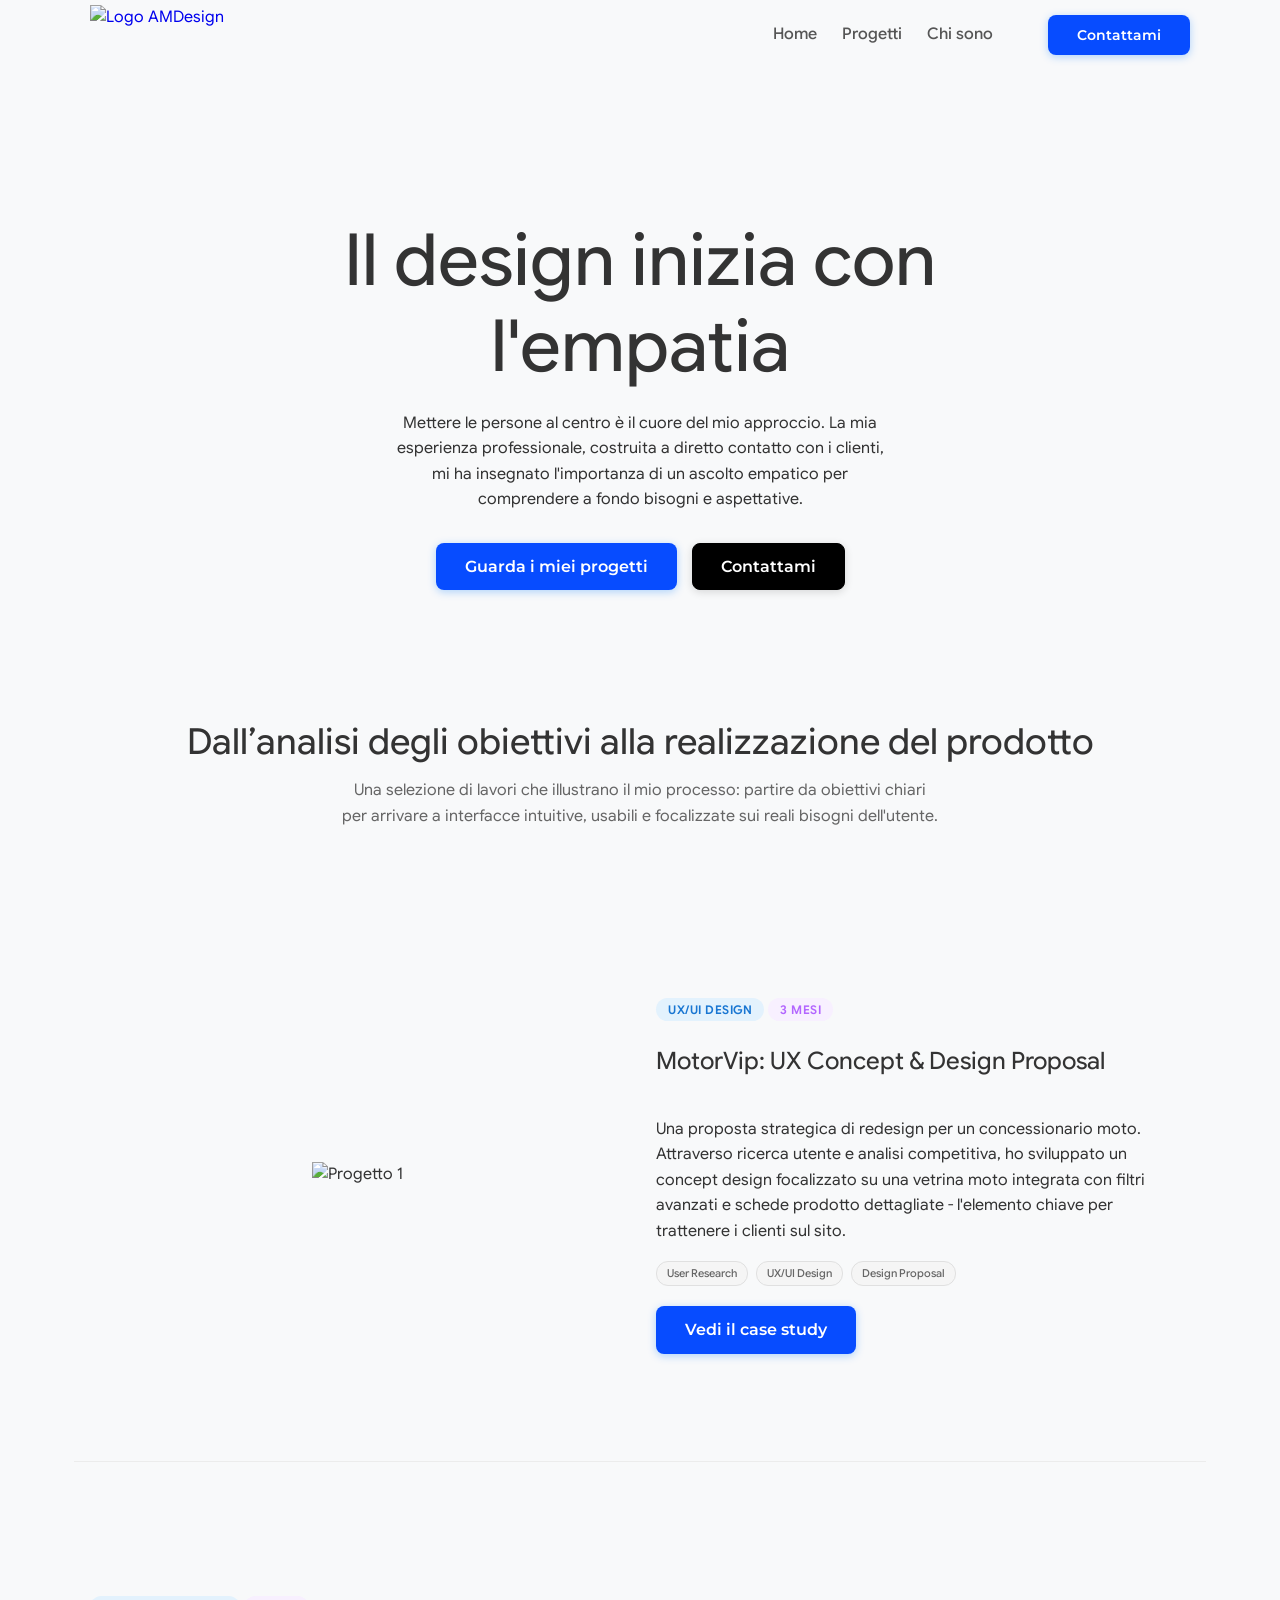
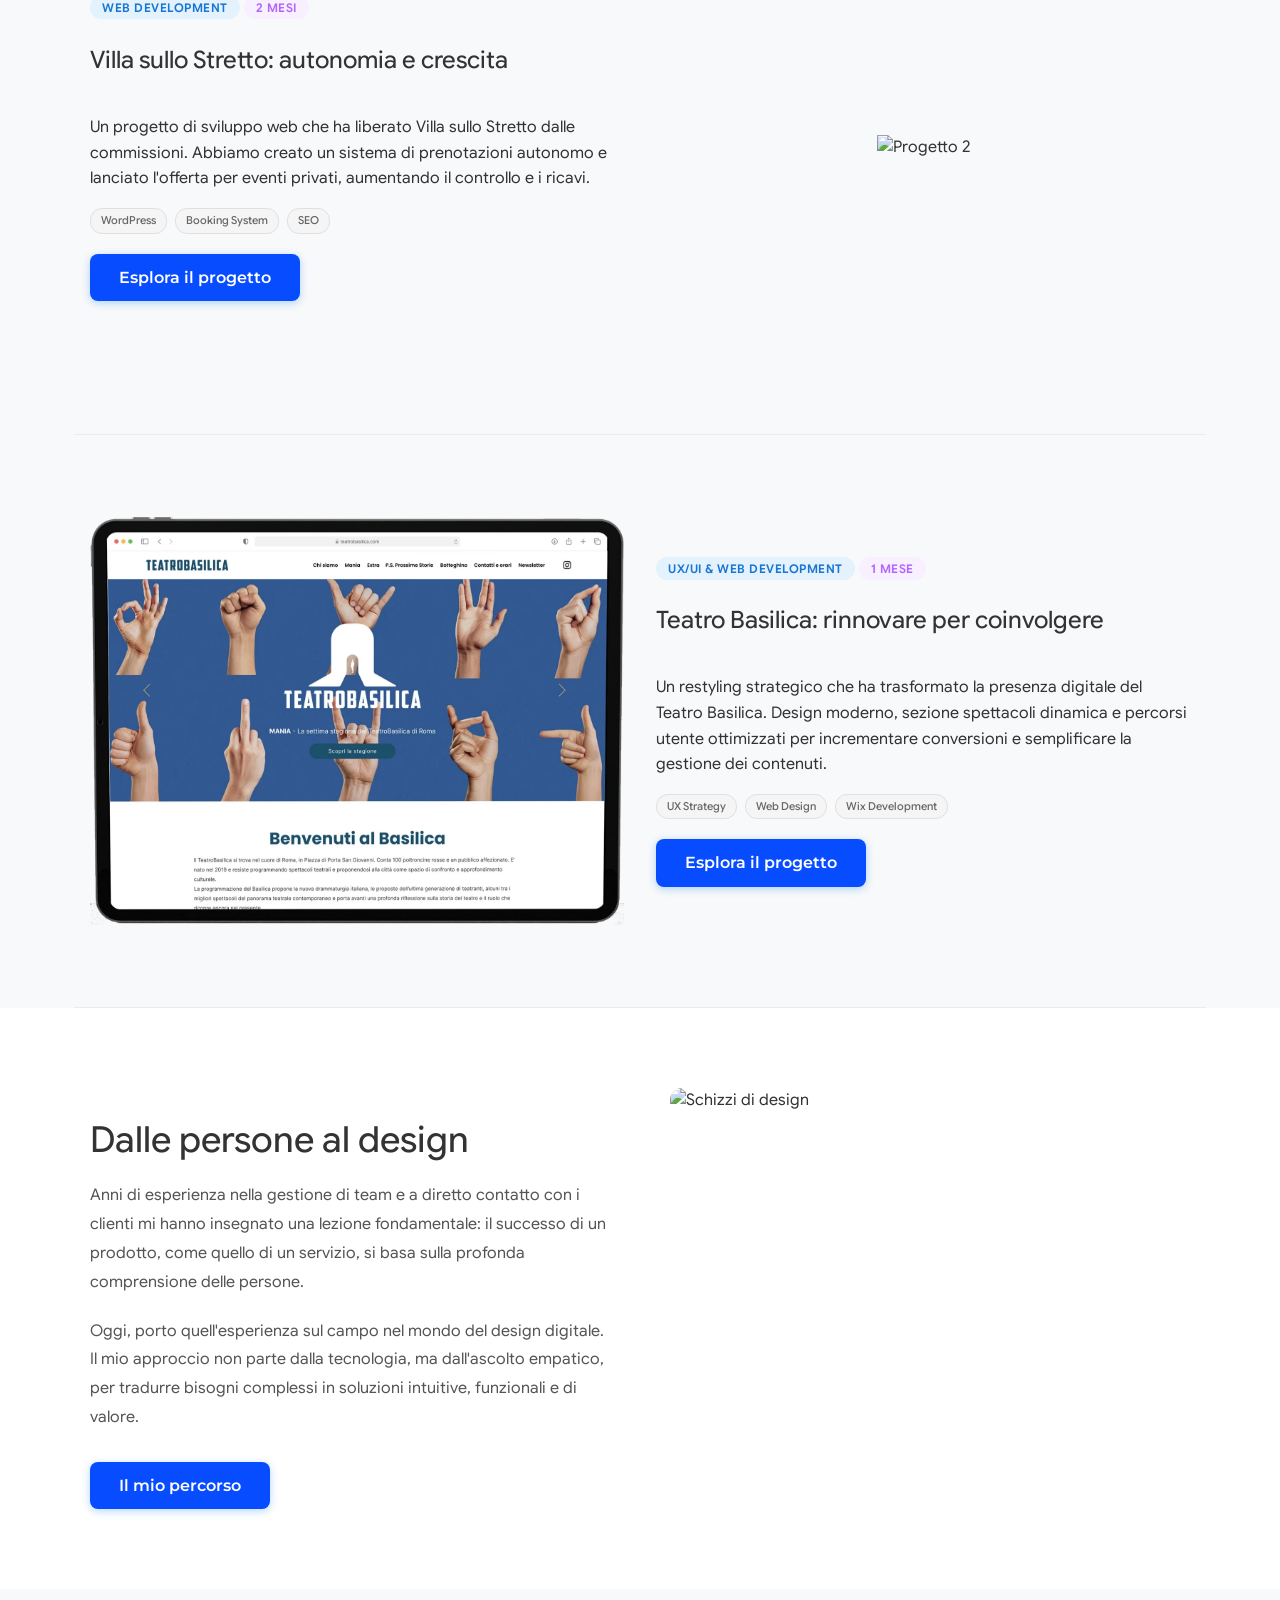
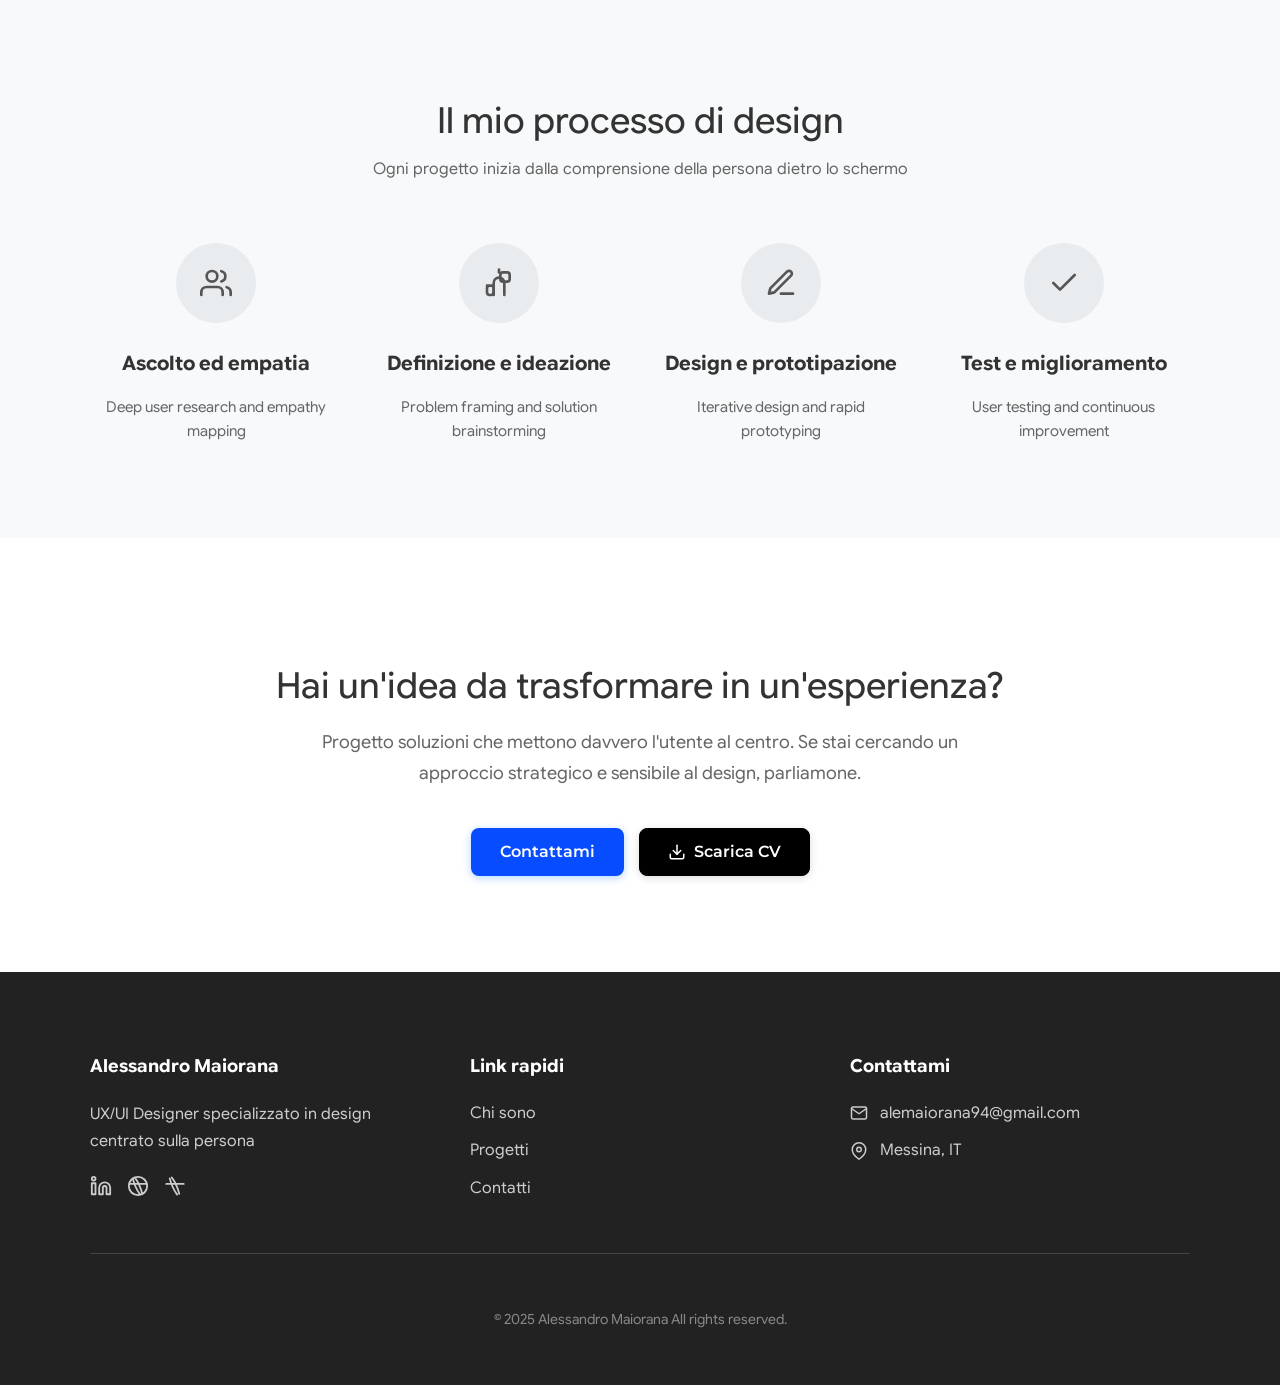
==== index.html @ fc595920 "Add files via upload" ====
<!DOCTYPE html>
<html lang="it">

<head>
    <meta charset="UTF-8">
    <meta name="viewport" content="width=device-width, initial-scale=1.0">
    <meta name="robots" content="noindex"> <!-- per evitare che il sito venga indicizzato da google -->
    <title>Alessandro Maiorana - Portfolio</title>
    <link rel="icon" type="image/svg+xml" href="logoAM.svg">
    <link rel="stylesheet" href="style.css">
    <link rel="preconnect" href="https://fonts.googleapis.com">
    <link rel="preconnect" href="https://fonts.gstatic.com" crossorigin>
    <link href="https://fonts.googleapis.com/css2?family=Montserrat:wght@400;700&display=swap" rel="stylesheet">
</head>

<body>

    <div id="preloader">
        <div class="loader"></div>
    </div>

    <header>
        <div class="container">
            <a href="index.html" class="logo">
                <img src="logoAMDesignlinear.svg" alt="Logo AMDesign">
            </a>

            <nav>
                <ul>
                    <li class="mobile-logo-container">
                        <!--Un container per il logo che si sovrappone quando apro il menu hamburger-->
                        <a href="index.html">
                            <img src="logoAMDesignlinear.svg" alt="Logo di Alessandro Maiorana">
                        </a>
                    </li>

                    <li><a href="index.html">Home</a></li>
                    <li><a href="progetti.html">Progetti</a></li>
                    <li><a href="aboutme.html">Chi sono</a></li>
                    <a href="contact.html" class="btn btn-primary nav-cta">Contattami</a>
                </ul>
            </nav>

            <button class="hamburger" aria-label="Apri menu">
                <span class="bar"></span>
                <span class="bar"></span>
                <span class="bar"></span>
            </button>
        </div>
    </header>

    <main>
        <div class="container-hero">
            <div class="hero-section">
                <div class="hero-text scroll-animate">
                    <h1 id="home-hero-title" class="hover-text-container">
                        <span class="base-text">Il design inizia con l'empatia</span>
                        <span class="hover-text">Il design inizia con l'empatia</span>
                    </h1>
                    <p class="text-justify">
                        Mettere le persone al centro è il cuore del mio approccio.
                        La mia esperienza professionale, costruita a diretto contatto con i clienti,
                        mi ha insegnato l'importanza di un ascolto empatico
                        per comprendere a fondo bisogni e aspettative.
                    </p>
                    <div class="hero-buttons">
                        <a href="progetti.html" class="btn btn-primary">Guarda i miei progetti</a>
                        <a href="contact.html" class="btn btn-secondary">Contattami</a>
                    </div>
                </div>

            </div>
        </div>

        <div class="container">
            <div class="section-title scroll-animate text-left-mobile">
                <h2 class="hover-text-container">
                    <span class="base-text">Dall’analisi degli obiettivi alla realizzazione del prodotto</span>
                    <span class="hover-text">Dall’analisi degli obiettivi alla realizzazione del prodotto</span>
                </h2>
                <p>
                    Una selezione di lavori che illustrano il mio processo:
                    partire da obiettivi chiari per arrivare a interfacce intuitive,
                    usabili e focalizzate sui reali bisogni dell'utente.
                </p>
            </div>
        </div>


        <!-- Sezione 1: Immagine sinistra, testo destra -->
        <section class="project-section" id="projects">
            <div class="project-image parallax-container">
                <img src="images/mockup_motorvip_doppio.png" alt="Progetto 1" class="parallax-img">
            </div>
            <div class="project-text">
                <div class="project-meta">
                    <span class="project-type">UX/UI Design</span>
                    <span class="project-duration">3 mesi</span>
                </div>
                <h2>MotorVip: UX Concept & Design Proposal</h2>
                <p>Una proposta strategica di redesign per un concessionario moto. Attraverso ricerca utente e analisi
                    competitiva,
                    ho sviluppato un concept design focalizzato su una vetrina moto integrata con filtri avanzati
                    e schede prodotto dettagliate - l'elemento chiave per trattenere i clienti sul sito.</p>
                <div class="project-tags">
                    <span>User Research</span>
                    <span>UX/UI Design</span>
                    <span>Design Proposal</span>
                </div>
                <a href="case-study-concessionario-moto.html" class="btn btn-primary">Vedi il case study</a>
            </div>
        </section>

        <!-- Sezione 2: Testo sinistra, immagine destra -->
        <section class="project-section reverse">
            <div class="project-image parallax-container">
                <img src="images/mockup_villasullostretto-macbook.png" alt="Progetto 2" class="parallax-img">
            </div>
            <div class="project-text">
                <div class="project-meta">
                    <span class="project-type">Web Development</span>
                    <span class="project-duration">2 mesi</span>
                </div>
                <h2>Villa sullo Stretto: autonomia e crescita</h2>
                <p>Un progetto di sviluppo web che ha liberato Villa sullo Stretto dalle commissioni.
                    Abbiamo creato un sistema di prenotazioni autonomo e lanciato l'offerta per eventi privati,
                    aumentando il controllo e i ricavi.</p>
                <div class="project-tags">
                    <span>WordPress</span>
                    <span>Booking System</span>
                    <span>SEO</span>
                </div>
                <a href="case-study-sito-palestra.html" class="btn btn-primary">Esplora il progetto</a>
            </div>
        </section>

        <!-- Sezione 3: Teatro Basilica -->
        <section class="project-section">
            <div class="project-image parallax-container">
                <img src="images/mockup-teatrobasilica-homepage.webp" alt="Progetto 3" class="parallax-img">
            </div>
            <div class="project-text">
                <div class="project-meta">
                    <span class="project-type">UX/UI & Web Development</span>
                    <span class="project-duration">1 mese</span>
                </div>
                <h2>Teatro Basilica: rinnovare per coinvolgere</h2>
                <p>Un restyling strategico che ha trasformato la presenza digitale del Teatro Basilica.
                    Design moderno, sezione spettacoli dinamica e percorsi utente ottimizzati per incrementare
                    conversioni e semplificare la gestione dei contenuti.</p>
                <div class="project-tags">
                    <span>UX Strategy</span>
                    <span>Web Design</span>
                    <span>Wix Development</span>
                </div>
                <a href="case-study-teatro-basilica.html" class="btn btn-primary">Esplora il progetto</a>
            </div>
        </section>



        <section class="about-section">
            <div class="container">
                <div class="about-content">
                    <div class="about-text scroll-animate slide-left text-left-mobile">
                        <h2 class="hover-text-container">
                            <span class="base-text">Dalle persone al design</span>
                            <span class="hover-text">Dalle persone al design</span>
                        </h2>
                        <p>
                            Anni di esperienza nella gestione di team e a diretto contatto con i clienti
                            mi hanno insegnato una lezione fondamentale:
                            il successo di un prodotto, come quello di un servizio,
                            si basa sulla profonda comprensione delle persone.
                        </p>
                        <p>
                            Oggi, porto quell'esperienza sul campo nel mondo del design digitale.
                            Il mio approccio non parte dalla tecnologia, ma dall'ascolto empatico,
                            per tradurre bisogni complessi in soluzioni intuitive, funzionali e di valore.
                        </p>
                        <!--Ho creato un contenitore per il button per far si che il solo bottone si allinei a sinistra su mobile-->
                        <div class="btn-left-mobile-wrapper"><a href="aboutme.html"
                                class="btn btn-primary btn-left-mobile">Il mio percorso</a></div>
                    </div>

                    <div class="about-image scroll-animate slide-right">
                        <img src="images/design_sketch.jpg" alt="Schizzi di design">
                    </div>
                </div>
            </div>
        </section>

        <section class="process-section">
            <div class="container">
                <div class="section-title scroll-animate">
                    <h2 class="hover-text-container">
                        <span class="base-text">Il mio processo di design</span>
                        <span class="hover-text">Il mio processo di design</span>
                    </h2>
                    <p>Ogni progetto inizia dalla comprensione della persona dietro lo schermo</p>
                </div>

                <div class="process-steps">
                    <div class="process-step scroll-animate delay-1">
                        <div class="step-icon">
                            <svg xmlns="http://www.w3.org/2000/svg" width="24" height="24" viewBox="0 0 24 24"
                                fill="none" stroke="currentColor" stroke-width="2" stroke-linecap="round"
                                stroke-linejoin="round">
                                <path d="M17 21v-2a4 4 0 0 0-4-4H5a4 4 0 0 0-4 4v2"></path>
                                <circle cx="9" cy="7" r="4"></circle>
                                <path d="M23 21v-2a4 4 0 0 0-3-3.87"></path>
                                <path d="M16 3.13a4 4 0 0 1 0 7.75"></path>
                            </svg>
                        </div>
                        <h3>Ascolto ed empatia</h3>
                        <p>Deep user research and empathy mapping</p>
                    </div>

                    <div class="process-step scroll-animate delay-2">
                        <div class="step-icon">
                            <svg xmlns="http://www.w3.org/2000/svg" width="24" height="24" viewBox="0 0 24 24"
                                fill="none" stroke="currentColor" stroke-width="2" stroke-linecap="round"
                                stroke-linejoin="round">
                                <path d="M3 14h3a2 2 0 0 1 2 2v3a2 2 0 0 1-2 2H5a2 2 0 0 1-2-2v-3a2 2 0 0 1 2-2z">
                                </path>
                                <path d="M15 4h3a2 2 0 0 1 2 2v3a2 2 0 0 1-2 2h-3a2 2 0 0 1-2-2V6a2 2 0 0 1 2-2z">
                                </path>
                                <path d="M8 21v-9a4 4 0 0 1 4-4h0a4 4 0 0 1 4 4v9"></path>
                                <line x1="12" y1="2" x2="12" y2="4"></line>
                            </svg>
                        </div>
                        <h3>Definizione e ideazione</h3>
                        <p>Problem framing and solution brainstorming</p>
                    </div>

                    <div class="process-step scroll-animate delay-3">
                        <div class="step-icon">
                            <svg xmlns="http://www.w3.org/2000/svg" width="24" height="24" viewBox="0 0 24 24"
                                fill="none" stroke="currentColor" stroke-width="2" stroke-linecap="round"
                                stroke-linejoin="round">
                                <path d="M12 20h9"></path>
                                <path d="M16.5 3.5a2.121 2.121 0 0 1 3 3L7 19l-4 1 1-4L16.5 3.5z"></path>
                            </svg>
                        </div>
                        <h3>Design e prototipazione</h3>
                        <p>Iterative design and rapid prototyping</p>
                    </div>

                    <div class="process-step scroll-animate delay-4">
                        <div class="step-icon">
                            <svg xmlns="http://www.w3.org/2000/svg" width="24" height="24" viewBox="0 0 24 24"
                                fill="none" stroke="currentColor" stroke-width="2" stroke-linecap="round"
                                stroke-linejoin="round">
                                <polyline points="20 6 9 17 4 12"></polyline>
                            </svg>
                        </div>
                        <h3>Test e miglioramento</h3>
                        <p>User testing and continuous improvement</p>
                    </div>
                </div>
            </div>
        </section>

        <section class="cta-section">
            <div class="container">
                <h2 class="scroll-animate fade-in delay-1 hover-text-container">
                    <span class="base-text">Hai un'idea da trasformare in un'esperienza?</span>
                    <span class="hover-text">Hai un'idea da trasformare in un'esperienza?</span>
                </h2>
                <p class="scroll-animate fade-in delay-2">
                    Progetto soluzioni che mettono davvero l'utente al centro.
                    Se stai cercando un approccio strategico e sensibile al design, parliamone.
                </p>
                <div class="cta-buttons scroll-animate fade-in delay-3">
                    <a href="contact.html" class="btn btn-primary">Contattami</a>
                    <a href="#" class="btn btn-secondary">
                        <svg xmlns="http://www.w3.org/2000/svg" width="24" height="24" viewBox="0 0 24 24" fill="none"
                            stroke="currentColor" stroke-width="2" stroke-linecap="round" stroke-linejoin="round">
                            <path d="M21 15v4a2 2 0 0 1-2 2H5a2 2 0 0 1-2-2v-4"></path>
                            <polyline points="7 10 12 15 17 10"></polyline>
                            <line x1="12" y1="15" x2="12" y2="3"></line>
                        </svg>
                        <span>Scarica CV</span>
                    </a>
                </div>
            </div>
        </section>

    </main>

    <footer>
        <div class="container">
            <div class="footer-top">
                <div class="footer-col footer-about">
                    <h3>Alessandro Maiorana</h3>
                    <p>UX/UI Designer specializzato in design centrato sulla persona</p>
                    <div class="social-links">
                        <a href="https://www.linkedin.com/in/alessandro-maiorana-0ab4261b9/" aria-label="LinkedIn"><svg
                                xmlns="http://www.w3.org/2000/svg" width="24" height="24" viewBox="0 0 24 24"
                                fill="none" stroke="currentColor" stroke-width="2" stroke-linecap="round"
                                stroke-linejoin="round">
                                <path
                                    d="M16 8a6 6 0 0 1 6 6v7h-4v-7a2 2 0 0 0-2-2 2 2 0 0 0-2 2v7h-4v-7a6 6 0 0 1 6-6z">
                                </path>
                                <rect x="2" y="9" width="4" height="12"></rect>
                                <circle cx="4" cy="4" r="2"></circle>
                            </svg></a>
                        <a href="#" aria-label="Dribbble"><svg xmlns="http://www.w3.org/2000/svg" width="24" height="24"
                                viewBox="0 0 24 24" fill="none" stroke="currentColor" stroke-width="2"
                                stroke-linecap="round" stroke-linejoin="round">
                                <circle cx="12" cy="12" r="10"></circle>
                                <path d="M8.56 2.75c4.37 6.03 6.02 9.42 8.03 17.72"></path>
                                <path d="M14.31 21.41c-4.37-6.03-6.02-9.42-8.03-17.72"></path>
                                <path d="M2.53 9.69h18.94"></path>
                            </svg></a>
                        <a href="#" aria-label="Behance"><svg xmlns="http://www.w3.org/2000/svg" width="24" height="24"
                                viewBox="0 0 24 24" fill="none" stroke="currentColor" stroke-width="2"
                                stroke-linecap="round" stroke-linejoin="round">
                                <path d="M8.56 2.75c4.37 6.03 6.02 9.42 8.03 17.72"></path>
                                <path d="M14.31 21.41c-4.37-6.03-6.02-9.42-8.03-17.72"></path>
                                <path d="M2.53 9.69h18.94"></path>
                            </svg></a>
                    </div>
                </div>

                <div class="footer-col footer-links">
                    <h3>Link rapidi</h3>
                    <ul>
                        <li><a href="aboutme.html">Chi sono</a></li>
                        <li><a href="progetti.html">Progetti</a></li>
                        <li><a href="contact.html">Contatti</a></li>
                    </ul>
                </div>

                <div class="footer-col footer-contact">
                    <h3>Contattami</h3>
                    <ul>
                        <li>
                            <svg xmlns="http://www.w3.org/2000/svg" width="24" height="24" viewBox="0 0 24 24"
                                fill="none" stroke="currentColor" stroke-width="2" stroke-linecap="round"
                                stroke-linejoin="round">
                                <path d="M4 4h16c1.1 0 2 .9 2 2v12c0 1.1-.9 2-2 2H4c-1.1 0-2-.9-2-2V6c0-1.1.9-2 2-2z">
                                </path>
                                <polyline points="22,6 12,13 2,6"></polyline>
                            </svg>
                            <a href="mailto:alemaiorana94@gmail.com">alemaiorana94@gmail.com</a>
                        </li>
                        <li>
                            <svg xmlns="http://www.w3.org/2000/svg" width="24" height="24" viewBox="0 0 24 24"
                                fill="none" stroke="currentColor" stroke-width="2" stroke-linecap="round"
                                stroke-linejoin="round">
                                <path d="M21 10c0 7-9 13-9 13s-9-6-9-13a9 9 0 0 1 18 0z"></path>
                                <circle cx="12" cy="10" r="3"></circle>
                            </svg>
                            <span>Messina, IT</span>
                        </li>
                    </ul>
                </div>
            </div>

            <div class="footer-bottom">
                <hr>
                <p>&copy; 2025 Alessandro Maiorana All rights reserved.</p>
            </div>
        </div>
    </footer>

    <script src="js/script.js"></script>
    <!-- Matter.js motore fisico 2D -->
    <script src="https://cdnjs.cloudflare.com/ajax/libs/matter-js/0.19.0/matter.min.js"></script>
    <script src="js/physics.js"></script>

</body>

</html>
---- style.css ----
@font-face {
    font-family: 'Google Sans Flex';
    font-style: normal;
    font-weight: 100 900;
    font-display: swap;
    src: url('fonts/google-sans-flex-latin.woff2') format('woff2');
}

/* ======================== */
/* STILI GENERALI E GLOBALI */
/* ======================== */

body {
    font-family: 'Google Sans Flex', sans-serif;
    background-color: #f8f9fa;
    color: #333;
    margin: 0;
    line-height: 1.6;
    overflow-x: hidden;
}

html {
    scroll-behavior: smooth;
}

h1,
h2 {
    font-weight: 450;
}




/*PROVIAMO L'EFFETTO PARALLAX*/
.parallax-container {
    perspective: 800px;
    /* Aumenta la profondità 3D */
}

.parallax-img {
    transition: transform 0.2s cubic-bezier(.25, .46, .45, .94);
    will-change: transform;
}

/* =========================== */
/* ONE-PAGE SCROLL (Pagina Progetti) */
/* =========================== */

body.progetti-page {
    scroll-behavior: smooth;
}

body.progetti-page:not(.scroll-locked) {
    scroll-snap-type: y mandatory;
}

body.progetti-page.scroll-locked {
    overflow: hidden;
}

/* Su mobile/tablet: scroll fluido con snap proximity per effetto feed */
@media (max-width: 992px) {
    body.progetti-page {
        scroll-snap-type: y proximity;
    }

    body.progetti-page .snap-section {
        max-width: 1100px;
        scroll-snap-align: start;
        min-height: 100vh;
        height: auto;
        /* Altezza dinamica per effetto feed */
        scroll-snap-stop: always;
        /* Forza stop su ogni sezione */
    }

    body.progetti-page .snap-section.progetti-hero {
        height: 70vh;
        max-height: 75vh;
    }

    /* Escludi footer dallo snap su mobile/tablet */
    body.progetti-page .snap-section.project-cta-section {
        scroll-snap-align: none;
    }
}

body.progetti-page .snap-section {
    scroll-snap-align: center;
    min-height: 100vh;
    height: auto;
    box-sizing: border-box;
    display: flex;
    flex-direction: column;
    justify-content: center;
    padding: 0 2rem;
    position: relative;
}

body.progetti-page .progetti-snap {
    position: relative;
    background-size: cover;
    background-position: center;
    background-repeat: no-repeat;
    overflow: hidden;
}

body.progetti-page .progetti-snap::before {
    content: '';
    position: absolute;
    inset: 0;
    /* Normal: Scuro a sinistra, sfuma a destra per accogliere il testo a sinistra */
    background: linear-gradient(90deg, rgba(0, 0, 0, 0.75) 0%, rgba(0, 0, 0, 0.45) 35%, rgba(0, 0, 0, 0.1) 70%, rgba(0, 0, 0, 0) 100%);
    pointer-events: none;
    z-index: 1;
}

body.progetti-page .progetti-snap.reverse::before {
    /* Reverse: Scuro a destra, sfuma a sinistra per accogliere il testo a destra */
    background: linear-gradient(270deg, rgba(0, 0, 0, 0.75) 0%, rgba(0, 0, 0, 0.45) 35%, rgba(0, 0, 0, 0.1) 70%, rgba(0, 0, 0, 0) 100%);
}

body.progetti-page .progetti-section {
    position: relative;
    z-index: 2;
    max-width: 1400px;
    width: 100%;
    margin: 0 auto;
    display: grid;
    /* Normal Layout: Testo (4fr) a SX, Spazio (1fr) a DX */
    grid-template-columns: minmax(360px, 4fr) 1fr;
    gap: 2.5rem;
    align-items: center;
    padding: 0;
    padding-top: 2.5rem;
}

body.progetti-page .progetti-snap.reverse .progetti-section {
    /* Reverse Layout: Spazio (1fr) a SX, Testo (4fr) a DX */
    grid-template-columns: 1fr minmax(360px, 4fr);
}

body.progetti-page .progetti-snap.reverse .progetti-text {
    /* Posiziona il testo nella seconda colonna del reverse */
    grid-column: 2;
    /* Allinea il CONTENITORE stesso a destra della griglia */
    justify-self: end;
    /* Allinea tutto a destra per il reverse */
    align-items: flex-end;
    text-align: right;
}

body.progetti-page .progetti-text {
    background: transparent;
    color: rgba(255, 255, 255, 0.95);
    border: none;
    backdrop-filter: none;
    box-shadow: none;
    width: 80%;

    /* Gestione dello spazio TRA i messaggi interni (Titolo, P, Cards) */
    display: flex;
    flex-direction: column;
    gap: 2rem;
    align-items: flex-start;
}

body.progetti-page .progetti-cards {
    display: grid;
    grid-template-columns: 1fr 1fr;
    grid-template-rows: auto auto;
    gap: 1.5rem;
    width: 100%;
}

body.progetti-page .progetti-card:first-child {
    grid-column: 1 / span 2;
}

body.progetti-page .progetti-card {
    background: rgba(255, 255, 255, 0.12);
    border: 1px solid rgba(255, 255, 255, 0.18);
    border-radius: 18px;
    padding: 1.6rem;
    backdrop-filter: blur(16px);
    box-shadow: 0 12px 28px rgba(0, 0, 0, 0.22);
    display: flex;
    flex-direction: column;
    gap: 0.75rem;
    align-items: flex-start;
    text-align: left;
    /* Forza il testo a sinistra anche se il padre è allineato a destra */
}

body.progetti-page .progetti-card h4 {
    margin: 0;
    font-size: 18px;
}

body.progetti-page .progetti-card p {
    margin: 0;
    font-size: 14px;
    color: rgba(255, 255, 255, 0.85);
    line-height: 1.5;
}

body.progetti-page .progetti-card .tag {
    align-self: flex-start;
    padding: 6px 12px;
    font-size: 12px;
    border-radius: 999px;
    background: rgba(255, 255, 255, 0.18);
    border: 1px solid rgba(255, 255, 255, 0.25);
    color: rgba(255, 255, 255, 0.95);
}

body.progetti-page .progetti-text h2 {
    margin-top: 0;
    margin-bottom: 0;
    /* Rimuove il margine base del browser */
    font-size: 3rem;
    line-height: 1.1;
}


/* Rimossa ex-regola only text inefficace dato l'alternanza tramite .reverse */

body.progetti-page .project-image {
    justify-content: center;
    overflow: visible;
    width: 100%;
}

body.progetti-page .project-image img {
    max-width: 420px;
    width: 100%;
    height: auto;
    transform: translateY(0);
    transition: transform 0.5s ease;
}

body.progetti-page .project-image img:hover {
    transform: translateY(-8px);
}

body.progetti-page .snap-section.progetti-hero {
    justify-content: center;
    align-items: center;
    height: 70vh;
    max-height: 75vh;
    text-align: center;
}

body.progetti-page .progetti-hero .container-narrow {
    display: flex;
    flex-direction: column;
    align-items: center;
    justify-content: center;
    gap: 1rem;
}

body.progetti-page .scroll-indicator {
    margin-top: 2rem;
    font-size: 2rem;
    opacity: 0.6;
    animation: bounce 1.8s infinite;
}

body.progetti-page .sublead {
    margin-top: 1rem;
    opacity: 0.75;
    max-width: 450px;
    line-height: 1.5;
}

@keyframes bounce {

    0%,
    20%,
    50%,
    80%,
    100% {
        transform: translateY(0);
    }

    40% {
        transform: translateY(-20px);
    }

    60% {
        transform: translateY(-10px);
    }
}





/* --- Sezioni progetti layout alternato --- */
.project-section {
    display: grid;
    grid-template-columns: 1fr 1fr;
    height: 60vh;
    max-width: 1100px;
    margin: 0 auto;
    gap: 2rem;
    padding: 1rem 1rem;
    align-items: stretch;
    border-bottom: 1px solid #e7e7e7b2;
}

.project-image,
.project-text {
    height: 100%;
    display: flex;
    align-items: center;
    justify-content: center;
}

.project-image {
    justify-content: center;
    overflow: hidden;
    width: 100%;
    height: 100%;
}

.project-image img {
    max-height: 100%;
    max-width: 100%;
    object-fit: contain;
    display: block;
}

.project-text {
    flex-direction: column;
    justify-content: center;
    align-items: flex-start;
    text-align: left;
    padding-right: 0;
}


.project-type,
.project-duration {
    font-size: 12px;
    font-weight: 600;
    padding: 4px 12px;
    border-radius: 20px;
    text-transform: uppercase;
    letter-spacing: 0.5px;
}

.project-type {
    background-color: #e3f2fd;
    color: #1976d2;
}

.project-duration {
    background-color: #f8f0ff;
    /* Versione molto chiara del viola del logo */
    color: #b366ff;
    /* Versione più chiara del viola del logo */
}

/* Stili per i tag dei progetti */
.project-tags {
    display: flex;
    gap: 8px;
    margin-bottom: 20px;
    flex-wrap: wrap;
}

.project-tags span {
    font-size: 11px;
    font-weight: 500;
    padding: 3px 10px;
    background-color: #f5f5f5;
    color: #666;
    border-radius: 12px;
    border: 1px solid #e0e0e0;
}

.project-section.reverse {
    direction: ltr;
}

.project-section.reverse>.project-image {
    grid-column: 2;
    grid-row: 1;
}

.project-section.reverse>.project-text {
    grid-column: 1;
    grid-row: 1;
}












.container {
    margin: 0 auto;
    padding: 0 2rem;
    max-width: 1100px;
}

.container-hero {
    margin: 0 auto;
    padding: 0 2rem;
}

.container-narrow {
    max-width: 800px;
    /* Un contenitore più stretto per il testo */
    margin: 0 auto;
    padding: 0 2rem;
}

/* Stile per l'icona Hamburger */
.hamburger {
    display: none;
    /* Nascosto di default su desktop */
    border: none;
    background: none;
    cursor: pointer;
    padding: 0;
    width: 30px;
    height: 30px;
    position: relative;
}

.hamburger .bar {
    display: block;
    width: 25px;
    height: 3px;
    margin: 5px auto;
    background-color: #333;
    transition: all 0.6s cubic-bezier(0.68, -0.55, 0.265, 1.55);
    border-radius: 2px;
    position: absolute;
    left: 0;
    right: 0;
}

.hamburger .bar:nth-child(1) {
    top: 5px;
}

.hamburger .bar:nth-child(2) {
    top: 13px;
}

.hamburger .bar:nth-child(3) {
    top: 21px;
}

/* Morphing Fluido - Animazione Attiva */
.hamburger.is-active .bar:nth-child(1) {
    transform: translateY(8px) rotate(45deg) scaleX(0.8);
    border-radius: 50%;
}

.hamburger.is-active .bar:nth-child(2) {
    transform: scaleX(0.3);
    opacity: 0;
}

.hamburger.is-active .bar:nth-child(3) {
    transform: translateY(-8px) rotate(-45deg) scaleX(0.8);
    border-radius: 50%;
}

/*Il logo non deve apparire su desktop in quanto questo è un contenitore 
per il logo fixed che si sovrappone quando apro il menu hamburger*/
.mobile-logo-container {
    display: none;
}




/* =========================== */
/* STILI DEI COMPONENTI COMUNI */
/* =========================== */

/* --- Barra di Navigazione --- */
header {
    position: sticky;
    display: flex;
    align-items: center;
    width: 100%;
    min-height: 60px;
    padding: 5px 0;
    background-color: transparent;
    box-shadow: none;
    top: 0;
    z-index: 100;
    transition: background-color 0.6s, box-shadow 1s;
}

header.navbar-scrolled,
/*Come diventa la navbar quando scrollo*/
header:hover {
    background-color: rgba(255, 255, 255, 0.85);
    /* bianco trasparente */
    backdrop-filter: blur(12px);
    -webkit-backdrop-filter: blur(12px);
    /* per Safari */
    box-shadow: 0 4px 12px rgba(0, 0, 0, 0.06);
    transition: background-color 0.6s, box-shadow 1s, backdrop-filter 0.6s;
}

/*L'ombra sotto l'header*/
header::after {
    content: '';
    position: absolute;
    bottom: 0;
    left: 0;
    width: 100%;
    height: 80px;
    box-shadow: none;
    z-index: -1;
    /* Mette l'ombra dietro l'header, facendola sporgere solo sotto */
    transition: box-shadow 1s;
}


/*PER FAR SCORRERE VIA LA NAVBAR
.header-hidden {
    transform: translateY(-100%);
} */

header .container {
    width: 100%;
    display: flex;
    justify-content: space-between;
    align-items: center;
}

.logo {
    display: flex;
    align-items: center;
    /* Allinea l'immagine verticalmente al centro */
    /* Rimuoviamo gli stili per il testo che non servono più */
    font-size: inherit;
    font-weight: normal;
    text-decoration: none;
}

/* Regola per l'immagine del logo stessa */
.logo img {
    height: 60px;
    /*Il logo comanda su tutto l'header */
    width: auto;
    /* La larghezza si adatta in automatico */
}

nav {
    display: flex;
    align-items: center;
    gap: 20px;
    /* spazio tra ul e bottone */
}

/* Spazio tra i link e la CTA */
nav .nav-cta {
    margin-left: 30px;
    padding: 8px 28px;
    font-size: 14px;
    font-weight: 600;
    border-radius: 8px;
}

nav ul {
    display: flex;
    align-items: center;
    /* Centra verticalmente i link */
    gap: 25px;
    /* Mantieni il gap tra i link */
    margin: 0;
    padding: 0;
    list-style: none;
}

nav a {
    text-decoration: none;
    color: #555;
    font-weight: 500;
    transition: color 0.3s ease;
}

nav a:hover {
    color: #000;
}


/* --- LE MIE CTA --- */

.btn {
    font-family: 'Montserrat', sans-serif;
    /*Sto specificando un font solo per i bottoni */
    padding: 10px 28px;
    border-radius: 8px;
    text-decoration: none;
    font-weight: 600;
    transition: transform 0.3s ease, box-shadow 0.3s ease;
    display: inline-flex;
    align-items: center;
    justify-content: center;
    gap: 8px;
    border: 1px solid transparent;
    /* Aggiunto per coerenza dimensionale */
}

.btn:hover {
    transform: translateY(-2px);
}

.btn-primary {
    color: #fff;
    border: 1px solid transparent;
    background: #074CFF;
    /* Blu classico, accessibile */
    transition: all 0.3s ease;
    /* Transizione per un hover più fluido */
    box-shadow: 0 2px 8px rgba(0, 123, 255, 0.302);
}

.btn-primary:hover {
    color: #fff;
    box-shadow: 0 4px 15px rgba(0, 123, 255, 0.302);
}

.btn-primary:active,
.btn-secondary:active {
    transform: scale(0.96);
    box-shadow: 0 2px 8px rgba(0, 68, 255, 0.18);
    filter: brightness(0.9);
}

.btn-secondary {
    background-color: #000000;
    color: #ffffff;
    border: 1px solid #000000;
    box-shadow: 0 2px 8px rgba(0, 0, 0, 0.14);
    /* Ombra nera moderna */
}

.btn-secondary:hover {
    box-shadow: 0 4px 15px rgba(0, 0, 0, 0.18);
    /* Ombra nera più intensa in hover */
}

.btn svg {
    width: 18px;
    height: 18px;
}

/*Focus alle cta e i link per la navigazione da tastiera*/
.btn:focus {
    outline: none;
}

.btn:focus-visible {
    outline: 2px solid #b366ff;
    outline-offset: 2px;
    transition: box-shadow 0.2s;
}

a:focus {
    outline: none;
}

a:focus-visible {
    outline: 2px solid #b366ff;
    outline-offset: 2px;
}


/* --- Footer --- */
footer {
    background-color: #222;
    color: #ccc;
    padding: 80px 0 40px 0;
}

.footer-top {
    display: flex;
    justify-content: space-between;
    gap: 40px;
    margin-bottom: 40px;
}

.footer-col {
    flex: 1;
}

.footer-col h3 {
    color: #fff;
    font-size: 18px;
    font-weight: 700;
    margin-top: 0;
    margin-bottom: 20px;
}

.footer-about p {
    line-height: 1.7;
    margin-bottom: 20px;
}

.social-links {
    display: flex;
    gap: 15px;
}

.social-links a {
    color: #ccc;
    transition: color 0.3s ease;
}

.social-links a:hover {
    color: #fff;
}

.social-links svg {
    width: 22px;
    height: 22px;
}

.footer-links ul,
.footer-contact ul {
    list-style: none;
    padding: 0;
    margin: 0;
}

.footer-links li,
.footer-contact li {
    margin-bottom: 12px;
}

.footer-links a {
    text-decoration: none;
    color: #ccc;
    transition: color 0.3s ease;
}

.footer-links a:hover {
    color: #fff;
}

.footer-contact li {
    display: flex;
    align-items: center;
    gap: 12px;
}

.footer-contact a {
    text-decoration: none;
    color: #ccc;
}

.footer-contact svg {
    width: 18px;
    height: 18px;
    flex-shrink: 0;
}

.footer-bottom hr {
    border: none;
    height: 1px;
    background-color: #444;
}

.footer-bottom p {
    text-align: center;
    padding-top: 40px;
    font-size: 14px;
    color: #888;
}


/* =========================== */
/* STILI SPECIFICI DELLE PAGINE*/
/* =========================== */

/* --- Home Page: Sezione Hero --- */

/* DOPPIA SCRITTA CON CAMBIO COLORE AL PASSAGGIO */

.hover-text-container {
    position: relative;
    /* Base per il posizionamento assoluto del figlio */
    cursor: pointer;
    font-size: 52px;
    line-height: 1.2;
}

.base-text {
    color: #333;
    /* Colore del testo normale */
}

/* Testo colorato (sopra), con la maschera sfocata */
.hover-text {
    position: absolute;
    top: 0;
    left: 0;
    width: 100%;
    height: 100%;
    pointer-events: none;
    background: linear-gradient(135deg, #8c00ff, #074CFF);
    -webkit-background-clip: text;
    background-clip: text;
    color: transparent;
    opacity: 0;
    /* 1. Di default, il testo colorato è completamente trasparente (invisibile) */
    transition: opacity 0.4s ease-in-out;
    /* 2. Diciamo al browser di animare fluidamente ogni cambio di opacità */
    /* La maschera rimane uguale, ma non serve più posizionarla fuori schermo all'inizio */
    mask-image: radial-gradient(circle 100px at var(--x) var(--y), black 60%, transparent 100%);
    -webkit-mask-image: radial-gradient(circle 200px at var(--x) var(--y), black 20%, transparent 100%);
}

.hover-text-container:hover .hover-text {
    opacity: 1;
    /* Quando il mouse è sul contenitore, il testo colorato diventa visibile */
}

.hero-section {
    display: flex;
    flex-direction: column;
    align-items: center;
    justify-content: center;
    text-align: center;
    padding: 2.5rem 0;
    height: 60vh;
    position: relative;
    /* necessario per il canvas physics in posizione assoluta */
}

/* Canvas del motore fisico — sta dietro a tutto il contenuto della hero */
#physics-canvas {
    position: absolute;
    top: 0;
    left: 0;
    width: 100%;
    height: 100%;
    pointer-events: none;
    /* non intercetta click/hover sugli elementi sopra */
    z-index: 0;
}

/* Il testo hero sta sopra il canvas */
.hero-text {
    position: relative;
    z-index: 1;
    width: 100%;
    max-width: 800px;
}

.hero-text h1 {
    font-size: 52px;
    line-height: 1.2;
    margin-bottom: 20px;
}

#home-hero-title {
    font-size: 72px;
}

.hero-text p {
    font-size: 16px;
    max-width: 500px;
    margin: 0 auto 30px auto;
}

.hero-buttons {
    display: flex;
    align-items: center;
    justify-content: center;
    gap: 15px;
}

.hero-image {
    flex: 1;
    display: flex;
    justify-content: center;
    align-items: center;
}

.image-circle-background {
    width: 350px;
    height: 350px;
    background-color: #f0f0f0;
    border-radius: 50%;
    display: flex;
    justify-content: center;
    align-items: center;
    overflow: hidden;
}

.hero-image img {
    width: 100%;
    height: auto;
    object-fit: cover;
}


/*/////// CSS DELLA PAGINA ABOUT ME ///////*/

/*Prima sezione  */
.page-title-section {
    padding: 160px 0 60px 0;
    margin-top: -80px;
    background-color: #fff;
    text-align: center;
    border-bottom: 1px solid #e9ecef;
    /* Bordo sottile per separare */
}

.page-title-section h2 {
    margin-top: 0;
    margin-bottom: 20px;
}

.page-title-section p {
    font-size: 18px;
    line-height: 1.8;
    color: #555;
    max-width: 700px;
    /* Limita la larghezza per una migliore leggibilità */
    margin-left: auto;
    margin-right: auto;
}

/* Sezione Filosofia di Design */
.philosophy-section {
    padding: 80px 0;
}

.philosophy-grid {
    display: grid;
    grid-template-columns: repeat(3, 1fr);
    /* Griglia a 3 colonne */
    gap: 40px;
}

.philosophy-card {
    text-align: center;
    background-color: #fff;
    padding: 40px 30px;
    border: 1px solid #e9ecef;
    border-radius: 12px;
    box-shadow: 0 4px 15px rgba(0, 0, 0, 0.03);
}

.philosophy-icon {
    width: 60px;
    height: 60px;
    margin: 0 auto 25px auto;
    border-radius: 50%;
    background-color: #e9ecef;
    display: flex;
    align-items: center;
    justify-content: center;
}

.philosophy-icon svg {
    width: 28px;
    height: 28px;
    color: #007bff;
    /* Usiamo il nostro blu primario */
}

.philosophy-card h3 {
    font-size: 20px;
    margin-top: 0;
    margin-bottom: 10px;
}

.philosophy-card p {
    font-size: 15px;
    color: #555;
    line-height: 1.7;
    margin-bottom: 0;
}

/*Una classe per ogni sezione con background*/
.my-section-with-bg {
    background-image: url('images/mesh_gradient_black.jpg');
    background-size: cover;
    /* L'immagine copre tutta la sezione */
    background-position: center;
    background-repeat: no-repeat;
}


/*/////// CSS DELLA PAGINA CONTATTI ///////*/

/* Sezione con le card di contatto */
.contact-options-section {
    padding: 60px 0 60px 0;
}

.contact-grid {
    display: grid;
    grid-template-columns: repeat(2, 1fr);
    gap: 30px;
}

.contact-card {
    background-color: #fff;
    border: 1px solid #e9ecef;
    border-radius: 12px;
    padding: 40px;
    text-align: center;
    display: flex;
    flex-direction: column;
}


.contact-card.scroll-animate.animate-in {
    transition: transform 0.22s cubic-bezier(0.4, 0, 0.2, 1), box-shadow 0.22s cubic-bezier(0.4, 0, 0.2, 1);
}

/*Devo essere più specifico per aggiungere un hover perchè queste card
hanno già un'animazione in ingresso*/
.contact-card.scroll-animate.slide-left.animate-in:hover {
    transform: translateX(0) translateY(-5px);
    box-shadow: 0 8px 25px rgba(0, 0, 0, 0.1);
}

/* Hover sulle card con animazione da destra */
.contact-card.scroll-animate.slide-right.animate-in:hover {
    transform: translateX(0) translateY(-5px);
    box-shadow: 0 8px 25px rgba(0, 0, 0, 0.1);
}

/* Hover sulle card con solo animazione di fade-in o base */
.contact-card.scroll-animate.animate-in:hover {
    transform: translateY(-5px);
    box-shadow: 0 8px 25px rgba(0, 0, 0, 0.1);
}

.contact-card-icon {
    width: 60px;
    height: 60px;
    margin: 0 auto 25px auto;
    border-radius: 50%;
    background-color: #333;
    display: flex;
    align-items: center;
    justify-content: center;
}

.contact-card-icon svg {
    width: 28px;
    height: 28px;
    stroke: #fff;
}

.contact-card h3 {
    font-size: 22px;
    margin-top: 0;
    margin-bottom: 15px;
}

.contact-card p {
    font-size: 16px;
    color: #555;
    line-height: 1.7;
    margin-bottom: 30px;
    flex-grow: 1;
    /* Fa in modo che il testo occupi lo spazio, allineando i bottoni in basso */
}

/* Sezione Contatti Diretti */
.direct-contact-section {
    padding: 5rem 0;
    background-color: #fff;
}

.direct-contact-section h3 {
    text-align: center;
    font-size: 24px;
    font-weight: 700;
    margin-top: 0;
    margin-bottom: 30px;
}

.contact-info-list {
    display: flex;
    flex-direction: column;
    align-items: center;
    gap: 20px;
}

.contact-info-item {
    display: flex;
    align-items: center;
    gap: 15px;
    font-size: 18px;
    font-weight: 500;
}

.contact-info-item svg {
    width: 24px;
    height: 24px;
    color: #555;
}

.contact-info-item a {
    text-decoration: none;
    color: #333;
    transition: color 0.3s ease;
}

.contact-info-item a:hover {
    color: #007bff;
    /* Blu primario al passaggio del mouse */
}



/* --- Home Page: Sezione Progetti --- */


.section-title {
    text-align: center;
    margin-bottom: 60px;
}

.section-title h2 {
    font-size: 2.25rem;
    /* 36px */
    margin-bottom: 15px;
}

.section-title p {
    font-size: 16px;
    color: #666;
    max-width: 600px;
    margin: 0 auto;
}

.project-card {
    background-color: #ffffff;
    border-radius: 12px;
    box-shadow: 0 4px 15px rgba(0, 0, 0, 0.05);
    overflow: hidden;
    transition: transform 0.3s ease, box-shadow 0.3s ease;
    text-decoration: none;
    color: inherit;
}

.project-card:hover {
    transform: translateY(-5px);
    box-shadow: 0 8px 25px rgba(0, 0, 0, 0.1);
}

.project-card img {
    width: 100%;
    height: 220px;
    object-fit: cover;
    display: block;
}

.card-image-placeholder {
    height: 220px;
    background-color: #c4c4c4;
    display: flex;
    align-items: center;
    justify-content: center;
    color: rgba(255, 255, 255, 0.8);
    font-size: 15px;
    font-weight: 500;
}

.card-content {
    padding: 1.5rem;
}

.card-content h3 {
    margin-top: 0;
    margin-bottom: 10px;
    font-size: 22px;
}

.card-content p {
    margin-bottom: 25px;
    font-size: 15px;
    color: #555;
    line-height: 1.7;
}

.card-meta {
    display: flex;
    align-items: center;
    gap: 8px;
    font-size: 14px;
    color: #777;
}

.card-meta svg {
    width: 16px;
    height: 16px;
    stroke: #777;
}

/* --- Home Page: Sezione About Me --- */
.about-section {
    padding: 5rem 0;
    background-color: white;
    display: flex;
    justify-content: center;
}

.about-content {
    max-width: 1100px;
    display: flex;
    align-items: stretch;
    gap: 60px;
}

.about-text {
    flex: 1;
}

.about-image {
    flex: 1;
}

.about-text h2 {
    font-size: 2.25rem;
    /* 36px */
    margin-bottom: 20px;
}

.about-text p {
    color: #555;
    line-height: 1.8;
    margin-bottom: 20px;
}

.about-text .btn {
    margin-top: 10px;
}

.about-image .image-placeholder {
    height: 400px;
    width: 100%;
    border-radius: 12px;
    background-color: #e0e0e0;
    display: flex;
    align-items: center;
    justify-content: center;
    color: #888;
    font-size: 15px;
}

.about-image img {
    width: 100%;
    height: 100%;
    /* L'immagine occupa il 100% dell'altezza della sua colonna */
    object-fit: cover;
    border-radius: 12px;
}

/* --- Home Page: Sezione Processo --- */
.process-section {
    padding: 5rem 0;
}

.process-steps {
    display: flex;
    justify-content: space-between;
    gap: 30px;
    margin-top: 60px;
}

.process-step {
    flex: 1;
    text-align: center;
}

.step-icon {
    width: 80px;
    height: 80px;
    background-color: #e9ecef;
    border-radius: 50%;
    margin: 0 auto 25px auto;
    display: flex;
    align-items: center;
    justify-content: center;
}

.step-icon svg {
    width: 32px;
    height: 32px;
    stroke: #555;
}

.process-step h3 {
    font-size: 20px;
    font-weight: 700;
    margin-bottom: 10px;
}

.process-step p {
    font-size: 15px;
    color: #666;
    line-height: 1.6;
    max-width: 220px;
    margin-left: auto;
    margin-right: auto;
}

/* --- Home Page: Sezione Call to Action --- */
.cta-section {
    background-color: #ffffff;
    text-align: center;
    padding: 6rem 0;
}

.cta-buttons {
    display: flex;
    align-items: center;
    justify-content: center;
    gap: 15px;
}

.cta-section h2 {
    font-size: 2.25rem;
    /* 36px */
    margin-bottom: 20px;
}

.cta-section p {
    font-size: 18px;
    color: #666;
    max-width: 650px;
    margin: 0 auto 40px auto;
    line-height: 1.7;
}

/* --- Pagina Case Study: Hero --- */
.case-study-hero {
    padding: 4rem 0;
    text-align: center;
    background-color: #fff;
}

.case-study-title h1 {
    font-size: 48px;
    margin-bottom: 15px;
}

.case-study-title p {
    font-size: 18px;
    color: #666;
    max-width: 700px;
    margin: 0 auto 50px auto;
}

.case-study-meta {
    display: flex;
    justify-content: space-between;
    align-items: flex-start;
    gap: 1.5rem;
    padding: 2rem 0;
    margin-bottom: 3rem;
    border-top: 1px solid #e0e0e0;
    border-bottom: 1px solid #e0e0e0;
}

.meta-item {
    flex: 1;
}

.meta-label {
    display: block;
    font-size: 14px;
    font-weight: 500;
    color: #888;
    margin-bottom: 8px;
}

.meta-value {
    font-size: 16px;
    font-weight: 500;
    color: #333;
    margin: 0;
}

.case-study-hero-image {
    height: 500px;
    width: 100%;
    border-radius: 12px;
    background-color: #c4c4c4;
    display: flex;
    align-items: center;
    justify-content: center;
    color: rgba(255, 255, 255, 0.8);
    font-size: 16px;
    font-weight: 500;
}

/* Assicura che le immagini dentro l'hero del case study rispettino il contenitore */
.case-study-hero-image img {
    width: 100%;
    height: 100%;
    object-fit: cover;
    display: block;
    border-radius: 12px;
    max-width: 100%;
}

/* --- Pagina Case Study: Sezioni di Contenuto --- */
.project-content-section {
    padding: 4rem 0;
    background-color: #fff;
    border-bottom: 1px solid #f0f0f0;
}

.project-content-section:first-of-type {
    border-top: 1px solid #f0f0f0;
}

/* Aggiunge un bordo sopra la prima sezione dopo l'hero */
.project-content-section h2 {
    font-size: 32px;
    margin-bottom: 20px;
}

.project-content-section p {
    font-size: 18px;
    line-height: 1.7;
    color: #555;
}

.subsection-title {
    font-size: 24px;
    font-weight: 700;
    margin-top: 40px;
    margin-bottom: 10px;
}

.objectives-box {
    background-color: #f8f9fa;
    border: 1px solid #e9ecef;
    border-radius: 12px;
    padding: 2rem 2.5rem;
    margin-top: 3rem;
}

.objectives-box h3 {
    font-size: 22px;
    margin-top: 0;
    margin-bottom: 25px;
}

.objectives-list {
    list-style: none;
    padding: 0;
    margin: 0;
}

.objectives-list li {
    display: flex;
    align-items: flex-start;
    gap: 15px;
    font-size: 16px;
    color: #333;
    line-height: 1.6;
}

.objectives-list li:not(:last-child) {
    margin-bottom: 15px;
}

.objectives-list svg {
    flex-shrink: 0;
    width: 22px;
    height: 22px;
    color: #28a745;
    margin-top: 2px;
}

.research-cards-container {
    display: flex;
    gap: 20px;
    margin-top: 30px;
}

.research-card {
    flex: 1;
    background-color: #f8f9fa;
    border: 1px solid #e9ecef;
    border-radius: 12px;
    padding: 1.5rem;
}

.research-card svg {
    width: 28px;
    height: 28px;
    color: #888;
    margin-bottom: 15px;
}

.research-card h4 {
    font-size: 18px;
    font-weight: 700;
    margin-top: 0;
    margin-bottom: 8px;
}

.research-card p {
    font-size: 15px;
    line-height: 1.6;
    color: #555;
    margin-bottom: 0;
}

.two-column-layout {
    display: flex;
    gap: 40px;
    align-items: center;
}

.layout-column {
    flex: 1;
    min-width: 0;
}

.content-card {
    background-color: #fff;
    border: 1px solid #e9ecef;
    border-radius: 12px;
    padding: 2rem;
    height: 100%;
}

.content-card h3 {
    font-size: 22px;
    margin-top: 0;
    margin-bottom: 25px;
}

.image-placeholder {
    width: 100%;
    background-color: #e9ecef;
    border-radius: 8px;
    display: flex;
    flex-direction: column;
    align-items: center;
    justify-content: center;
    gap: 10px;
    color: #888;
    font-size: 14px;
}

.image-placeholder.tall {
    height: 300px;
}

.image-placeholder.wide {
    height: 200px;
}

.image-placeholder svg {
    width: 28px;
    height: 28px;
}

.persona-item {
    display: flex;
    align-items: center;
    gap: 1rem;
    background-color: #f8f9fa;
    padding: 1rem;
    border-radius: 8px;
}

.persona-item:not(:last-child) {
    margin-bottom: 10px;
}

.persona-item svg {
    flex-shrink: 0;
    width: 32px;
    height: 32px;
    color: #555;
}

.persona-details h4 {
    margin: 0 0 4px 0;
    font-size: 16px;
}

.persona-details p {
    margin: 0;
    font-size: 14px;
    color: #666;
}

.insights-container {
    margin-top: 20px;
}

blockquote {
    border-left: 3px solid #007bff;
    padding-left: 25px;
    margin: 0 0 20px 0;
    font-size: 18px;
    font-style: italic;
    color: #333;
}

/* Griglia per le immagini della galleria */
.image-grid {
    display: grid;
    gap: 30px;
    margin-top: 30px;
}

/* Specifica per la griglia a tre colonne */
.image-grid.three-col {
    grid-template-columns: repeat(3, 1fr);
}

.image-card {
    background-color: #fff;
    border: 1px solid #e9ecef;
    border-radius: 12px;
    padding: 1.25rem;
    box-shadow: 0 4px 15px rgba(0, 0, 0, 0.03);
}

.image-placeholder-gallery {
    width: 100%;
    background-color: #e9ecef;
    border-radius: 8px;
    display: flex;
    flex-direction: column;
    align-items: center;
    justify-content: center;
    gap: 15px;
    color: #888;
    font-size: 15px;
    font-weight: 500;
    aspect-ratio: 1 / 1.2;
    /* Mantiene le proporzioni (es. 1:1.2) */
    overflow: hidden;
}

.image-placeholder-gallery svg {
    width: 32px;
    height: 32px;
}

/* Card per l'anteprima del prototipo/video */
.video-preview-card {
    width: 100%;
    aspect-ratio: 16 / 9;
    /* Mantiene le proporzioni di un video */
    background-color: #c4c4c4;
    /* Grigio placeholder scuro */
    border-radius: 12px;
    display: flex;
    flex-direction: column;
    align-items: center;
    justify-content: center;
    gap: 15px;
    color: rgba(255, 255, 255, 0.8);
    font-weight: 500;
}

.video-preview-card svg {
    width: 50px;
    height: 50px;
    color: rgba(255, 255, 255, 0.7);
}

/* Box per l'embed di Figma */
.figma-embed-box {
    border: 2px dashed #d1d5db;
    /* Bordo grigio tratteggiato */
    border-radius: 12px;
    padding: 4rem 2.5rem;
    text-align: center;
    margin-top: 1.5rem;
    background-color: #f8f9fa;
}

.figma-embed-box svg {
    width: 32px;
    height: 32px;
    color: #888;
    margin-bottom: 15px;
}

.figma-embed-box p {
    color: #666;
    margin-bottom: 30px;
}


/* Griglia per la sezione Soluzione */
.solution-grid {
    display: grid;
    grid-template-columns: repeat(2, 1fr);
    /* Crea una griglia a due colonne */
    gap: 30px;
    margin-top: 30px;
}

/* Fa in modo che l'item "wide" occupi entrambe le colonne */
.solution-item.wide {
    grid-column: 1 / -1;
    /* Si estende dalla prima all'ultima linea di colonna */
}

/* Stile per i box nella griglia della soluzione */
.solution-item .image-placeholder-gallery {
    /* Per i due box quadrati in alto */
    aspect-ratio: 1 / 1;
    /* Li rende perfettamente quadrati */
}

.solution-item.wide .image-placeholder-gallery {
    /* Per il box rettangolare largo in basso */
    aspect-ratio: 16 / 7;
    /* Un formato più panoramico */
}

/* Forza le immagini a riempire il contenitore e usare cover */
.image-placeholder-gallery img {
    width: 100%;
    height: 100%;
    object-fit: cover;
    display: block;
}


/* Sezione Call to Action di fine progetto */
.project-cta-section {
    background-color: #111;
    /* Sfondo nero o quasi nero */
    color: #fff;
    padding: 80px 0;
    text-align: center;
}

.project-cta-section h2 {
    font-size: 32px;
    margin-bottom: 15px;
}

.project-cta-section p {
    font-size: 18px;
    color: #a0a0a0;
    /* Grigio chiaro per il sottotitolo */
    margin-bottom: 40px;
}

/* Nuovi stili per i bottoni su sfondo scuro */
.btn.btn-light-outline {
    background-color: transparent;
    color: #fff;
    border: 1px solid #fff;
    border-radius: 8px;
}

.btn.btn-light-outline:hover {
    background-color: #fff;
    color: #111;
    border-color: #fff;
}

.btn.btn-light-solid {
    background-color: #fff;
    color: #111;
    border-color: #fff;
}

.btn.btn-light-solid:hover {
    background-color: #ddd;
    border-color: #ddd;
}

#projects {
    scroll-margin-top: 70px;
}

/* ================================================= */
/* ================================================= */
/* ------------- BREAKPOINT PER TABLET ------------- */
/* ================================================= */
/* ================================================= */


@media (max-width: 992px) {

    .container,
    .container-narrow,
    body.progetti-page .snap-section {
        padding: 0 1rem;
    }

    .hero-image {
        display: none;
    }

    .text-justify {
        text-align: justify;
    }


    .project-section {
        height: auto;
        height: unset;
        grid-template-columns: 1fr;
        gap: 1rem;
        padding: 3rem 1rem;
    }


    .project-section>.project-image,
    .project-section>.project-text {
        grid-column: auto;
        grid-row: auto;
    }

    .project-image img {
        max-width: 100%;
        height: auto;
        object-fit: contain;
        display: block;
        margin: 0 auto;
    }

    .project-text {
        align-items: flex-start;
        text-align: left;
        padding: 1rem 0;
    }

    .project-text .btn {
        align-self: flex-start;
        margin-left: 0;
        margin-right: 0;
    }

    .project-section>.project-image,
    .project-section>.project-text,
    .project-section.reverse>.project-image,
    .project-section.reverse>.project-text {
        grid-column: auto;
        grid-row: auto;
    }

    /* Responsive per pagina progetti */
    body.progetti-page .progetti-section,
    body.progetti-page .progetti-snap.reverse .progetti-section {
        grid-template-columns: 1fr;
        gap: 2rem;
    }

    body.progetti-page .progetti-snap.reverse .progetti-text {
        grid-column: 1;
        /* Reset colonna su mobile a destra */
    }


    body.progetti-page .progetti-cards {
        gap: 1rem;
        max-width: 600px;
        margin: 0;
    }

    body.progetti-page .progetti-card {
        padding: 1.2rem;
    }


    body.progetti-page .progetti-text h2 {
        font-size: 2.4rem;
    }


    .process-steps {
        flex-wrap: wrap;
        justify-content: center;
        row-gap: 50px;
    }

    .process-step {
        flex-basis: 45%;
        min-width: 250px;
    }
}




/* ------------------------------------*/
/* ------------------------------------*/
/* ------ BREAKPOINT PER MOBILE ------ */
/* ------------------------------------*/
/* ------------------------------------*/



@media (max-width: 768px) {

    .cta-buttons {
        display: flex;
        flex-direction: column;
        align-items: center;
        justify-content: center;
        gap: 15px;
    }

    * {
        /*Per evitare che il colore di sfondo del bottone venga evidenziato quando si preme su mobile*/
        -webkit-tap-highlight-color: transparent;
        -webkit-tap-highlight-color: rgba(0, 0, 0, 0);
    }

    .container-hero {
        margin: 0 auto;
        padding: 0 1rem;
    }

    /* Responsive per pagina progetti */
    body.progetti-page .snap-section {
        padding: 1rem 1rem;
        height: auto;
        /* Altezza dinamica per effetto feed */
        scroll-snap-align: start;
        scroll-snap-stop: always;
        /* Forza stop su ogni sezione */
    }

    body.progetti-page .snap-section.progetti-hero {
        height: 70vh;
        max-height: 75vh;
    }

    /* Su mobile il gradiente è uguale per tutte le sezioni (normale e reverse) */
    body.progetti-page .progetti-snap::before,
    body.progetti-page .progetti-snap.reverse::before {
        background: linear-gradient(180deg, rgba(0, 0, 0, 1.4) 0%, rgba(0, 0, 0, 1) 30%, rgba(0, 0, 0, 0) 70%);
    }

    body.progetti-page .progetti-section,
    body.progetti-page .progetti-snap.reverse .progetti-section {
        grid-template-columns: 1fr;
        justify-content: center;
        gap: 1.5rem;
    }

    body.progetti-page .progetti-text,
    body.progetti-page .progetti-snap.reverse .progetti-text {
        grid-column: 1;
        justify-self: center;
        align-items: center;
        text-align: center;
        width: 100%;
        max-width: 600px;
        margin: 0 auto;
    }

    body.progetti-page .progetti-text h2 {
        font-size: 2rem;
        text-align: center;
    }

    body.progetti-page .progetti-cards {
        grid-template-columns: 1fr;
        grid-template-rows: auto;
        gap: 1rem;
        max-width: 500px;
        margin: 0 auto;
    }

    body.progetti-page .progetti-card:first-child {
        grid-column: 1;
    }

    body.progetti-page .progetti-card {
        padding: 1rem;
        align-items: center;
        text-align: center;
    }

    body.progetti-page .progetti-card .tag {
        align-self: center;
    }

    body.progetti-page .progetti-card h4 {
        font-size: 16px;
    }

    body.progetti-page .progetti-card p {
        font-size: 13px;
    }




    header nav ul.nav-active .mobile-logo-container {
        opacity: 1;
        pointer-events: all;
        transition-delay: 0.2s;
    }


    .container-narrow {
        /*Per evitare che il testo troppo lungo esca fuori decentrandosi a destra*/
        padding-left: 1rem;
        padding-right: 1rem;
    }


    /* --- REGOLE GENERALI --- */

    /*Per far si che determinati testi si allineino a sinistra su mobile*/
    .text-left-mobile,
    .text-left-mobile h2,
    .text-left-mobile p,
    .text-left-mobile .btn {
        text-align: left;
    }

    /*Per far si che la CTA si allinei a sinistra su mobile*/
    .btn-left-mobile-wrapper {
        text-align: left;
    }


    /* --- HOME PAGE --- */

    /* Nascondo l'immagine hero su mobile per avere intestazione e CTA above the fold*/
    .hero-image {
        display: none;
    }

    /* --- STILI PER IL LOGO NEL MENU MOBILE --- */

    /* Contenitore del logo nel menu */
    .mobile-logo-container {
        position: fixed;
        top: -15px;
        left: 30px;
        opacity: 0;
        pointer-events: none;
        transition: opacity 1.2s ease-in-out;
        display: list-item;
    }

    /* Stile dell'immagine del logo */
    .mobile-logo-container img {
        height: 60px;
        width: auto;
        transition: none;
    }

    /* HAMBURGHER MENU SU MOBILE */

    .hamburger {
        display: flex;
        flex-direction: column;
        justify-content: center;
        align-items: center;
        height: 40px;
        z-index: 1001;
        /* Sta sopra al menu */
    }

    nav {
        flex-direction: column;
        align-items: stretch;
    }

    nav .nav-cta {
        display: block;
        width: 90%;
        margin: 60px auto 0 auto;
        text-align: center;
        padding: 10px 0;
        font-size: 16px;
        border-radius: 8px;
    }


    /* Stile del menu (stato CHIUSO) */
    header nav ul {
        position: fixed;
        top: 0;
        left: 0;
        width: 100%;
        height: 100vh;
        background-color: #ffffff;
        display: flex;
        flex-direction: column;
        justify-content: center;
        align-items: center;
        pointer-events: none;
        /* Non è cliccabile quando è chiuso */

        /* Stato iniziale: un cerchio invisibile */
        clip-path: circle(0% at 90% 5%);

        /* TRANSIZIONE DI CHIUSURA */
        transition: clip-path 0.4s ease-in-out 0.2s;
    }

    /* Stile del menu (stato APERTO) */
    header nav ul.nav-active {
        clip-path: circle(150% at 90% 5%);
        pointer-events: all;
        /* Diventa cliccabile */

        /* TRANSIZIONE DI APERTURA */
        transition: clip-path 0.6s ease-in-out;
    }

    /* Stile e animazione dei singoli link */
    header nav ul li {
        margin: 20px 0;
    }

    header nav ul li a {
        font-size: 20px;
        font-weight: 600;
        opacity: 0;
        /* Stato iniziale: invisibili e spostati in basso */
        transform: translateY(15px);
        transition: opacity 0.3s ease-in-out, transform 0.3s ease-in-out;
        /* La transizione per l'apparizione/scomparsa dei link */
    }

    header nav ul li:not(:first-child):not(:last-child) {
        margin: 1px 0;
    }

    /* Quando il menu è attivo, i link appaiono */
    header nav ul.nav-active li a {
        opacity: 1;
        transform: translateY(0);
    }

    /* Ritardo per farli apparire uno dopo l'altro */
    header nav ul.nav-active li:nth-child(2) a {
        transition-delay: 0.2s;
    }

    header nav ul.nav-active li:nth-child(3) a {
        transition-delay: 0.3s;
    }

    header nav ul.nav-active li:nth-child(4) a {
        transition-delay: 0.4s;
    }

    .hero-section {
        text-align: center;
        padding: 3.5rem 0 6.5rem 0;
    }

    .hero-text p {
        margin-left: auto;
        margin-right: auto;
    }

    .hero-buttons {
        display: flex;
        flex-direction: column;
        align-items: center;
        justify-content: center;
    }

    .hover-text-container .hover-text {
        /*Su mobile il gradiente non avendo mouse è fisso al centro*/
        opacity: 1;
        --x: 50%;
        --y: 50%;
    }

    .image-circle-background {
        width: 280px;
        height: 280px;
    }

    .hero-text h1,
    #home-hero-title {
        font-size: 40px;
    }

    .section-title p {
        margin: 0;
    }

    .section-title h2 {
        font-size: 32px;
    }



    .about-content {
        flex-direction: column;
        gap: 20px;
    }

    .about-text {
        text-align: center;
        order: 2;
    }

    .about-text .btn-left-mobile {
        display: inline-block;
        margin-left: 0;
        margin-right: auto;
        width: auto;
        text-align: left;
    }

    .about-image {
        order: 1;
        width: 100%;
        margin-bottom: 40px;
    }

    .about-text h2 {
        font-size: 32px;
    }

    .process-steps {
        flex-direction: column;
        align-items: center;
    }

    .process-step {
        min-width: 300px;
    }

    .cta-section h2 {
        font-size: 30px;
    }

    .cta-section p {
        font-size: 16px;
    }

    .footer-top {
        flex-direction: column;
        text-align: center;
    }

    .social-links,
    .footer-contact li {
        justify-content: center;
    }

    /* PAGINA CASE STUDY */
    .case-study-meta {
        flex-wrap: wrap;
        justify-content: flex-start;
        row-gap: 30px;
    }

    .meta-item {
        flex-basis: 45%;
        text-align: left;
    }

    .case-study-title h1 {
        font-size: 32px;
        line-height: 1.4;
        font-weight: 450;
    }

    .research-cards-container {
        flex-direction: column;
    }

    .two-column-layout {
        flex-direction: column;
    }

    /*griglia Wireframes & Prototipi*/
    .image-grid.three-col {
        grid-template-columns: 1fr;
        /* Una colonna su mobile */
    }

    .solution-grid {
        grid-template-columns: 1fr;
        /* Una colonna su mobile */
    }

    /*/// PAGINA ABOUT ME ///*/
    .philosophy-grid {
        grid-template-columns: 1fr;
        /* Una colonna su mobile */
    }

    /*/// PAGINA CONTATTI ///*/
    .contact-grid {
        grid-template-columns: 1fr;
        /* Una colonna su mobile */
    }

}



/* =========================== */
/* ANIMAZIONI DI SCROLL */
/* =========================== */

/* Classe base per gli elementi che devono essere animati */
.scroll-animate {
    opacity: 0;
    transform: translateY(50px);
    transition: all 0.8s cubic-bezier(0.25, 0.46, 0.45, 0.94);
}

/* Classe che viene aggiunta quando l'elemento è visibile */
.scroll-animate.animate-in {
    opacity: 1;
    transform: translateY(0);
}

/* Varianti per diversi tipi di animazione */
.scroll-animate.slide-up {
    transform: translateY(80px);
}

.scroll-animate.slide-up.animate-in {
    transform: translateY(0);
}

.scroll-animate.fade-in {
    transform: none;
}

.scroll-animate.fade-in.animate-in {
    transform: none;
}

/* Animazione per elementi che arrivano da sinistra */
.scroll-animate.slide-left {
    transform: translateX(-20px);
}

.scroll-animate.slide-left.animate-in {
    transform: translateX(0);
}

/* Animazione per elementi che arrivano da destra */
.scroll-animate.slide-right {
    transform: translateX(20px);
}

.scroll-animate.slide-right.animate-in {
    transform: translateX(0);
}

/* Delay per animazioni a cascata */
.scroll-animate.delay-1 {
    transition-delay: 0.1s;
}

.scroll-animate.delay-2 {
    transition-delay: 0.2s;
}

.scroll-animate.delay-3 {
    transition-delay: 0.3s;
}

.scroll-animate.delay-4 {
    transition-delay: 0.4s;
}

.scroll-animate.delay-5 {
    transition-delay: 0.5s;
}

/* Animazione per le card dei progetti */
.project-card.scroll-animate {
    transform: translateY(60px) scale(0.95);
    transition: all 0.6s cubic-bezier(0.25, 0.46, 0.45, 0.94);
}

.project-card.scroll-animate.animate-in {
    transform: translateY(0) scale(1);
}

/* Animazione per i passi del processo */
.process-step.scroll-animate {
    transform: translateY(40px);
    transition: all 0.7s cubic-bezier(0.25, 0.46, 0.45, 0.94);
}

.process-step.scroll-animate.animate-in {
    transform: translateY(0);
}

/* Animazione per il contenuto hero */
.hero-text.scroll-animate {
    transform: translateY(30px);
    transition: all 1s cubic-bezier(0.25, 0.46, 0.45, 0.94);
}

.hero-text.scroll-animate.animate-in {
    transform: translateY(0);
}

.hero-image.scroll-animate {
    transform: translateY(30px) scale(0.9);
    transition: all 1s cubic-bezier(0.25, 0.46, 0.45, 0.94);
    transition-delay: 0.2s;
}

.hero-image.scroll-animate.animate-in {
    transform: translateY(0) scale(1);
}
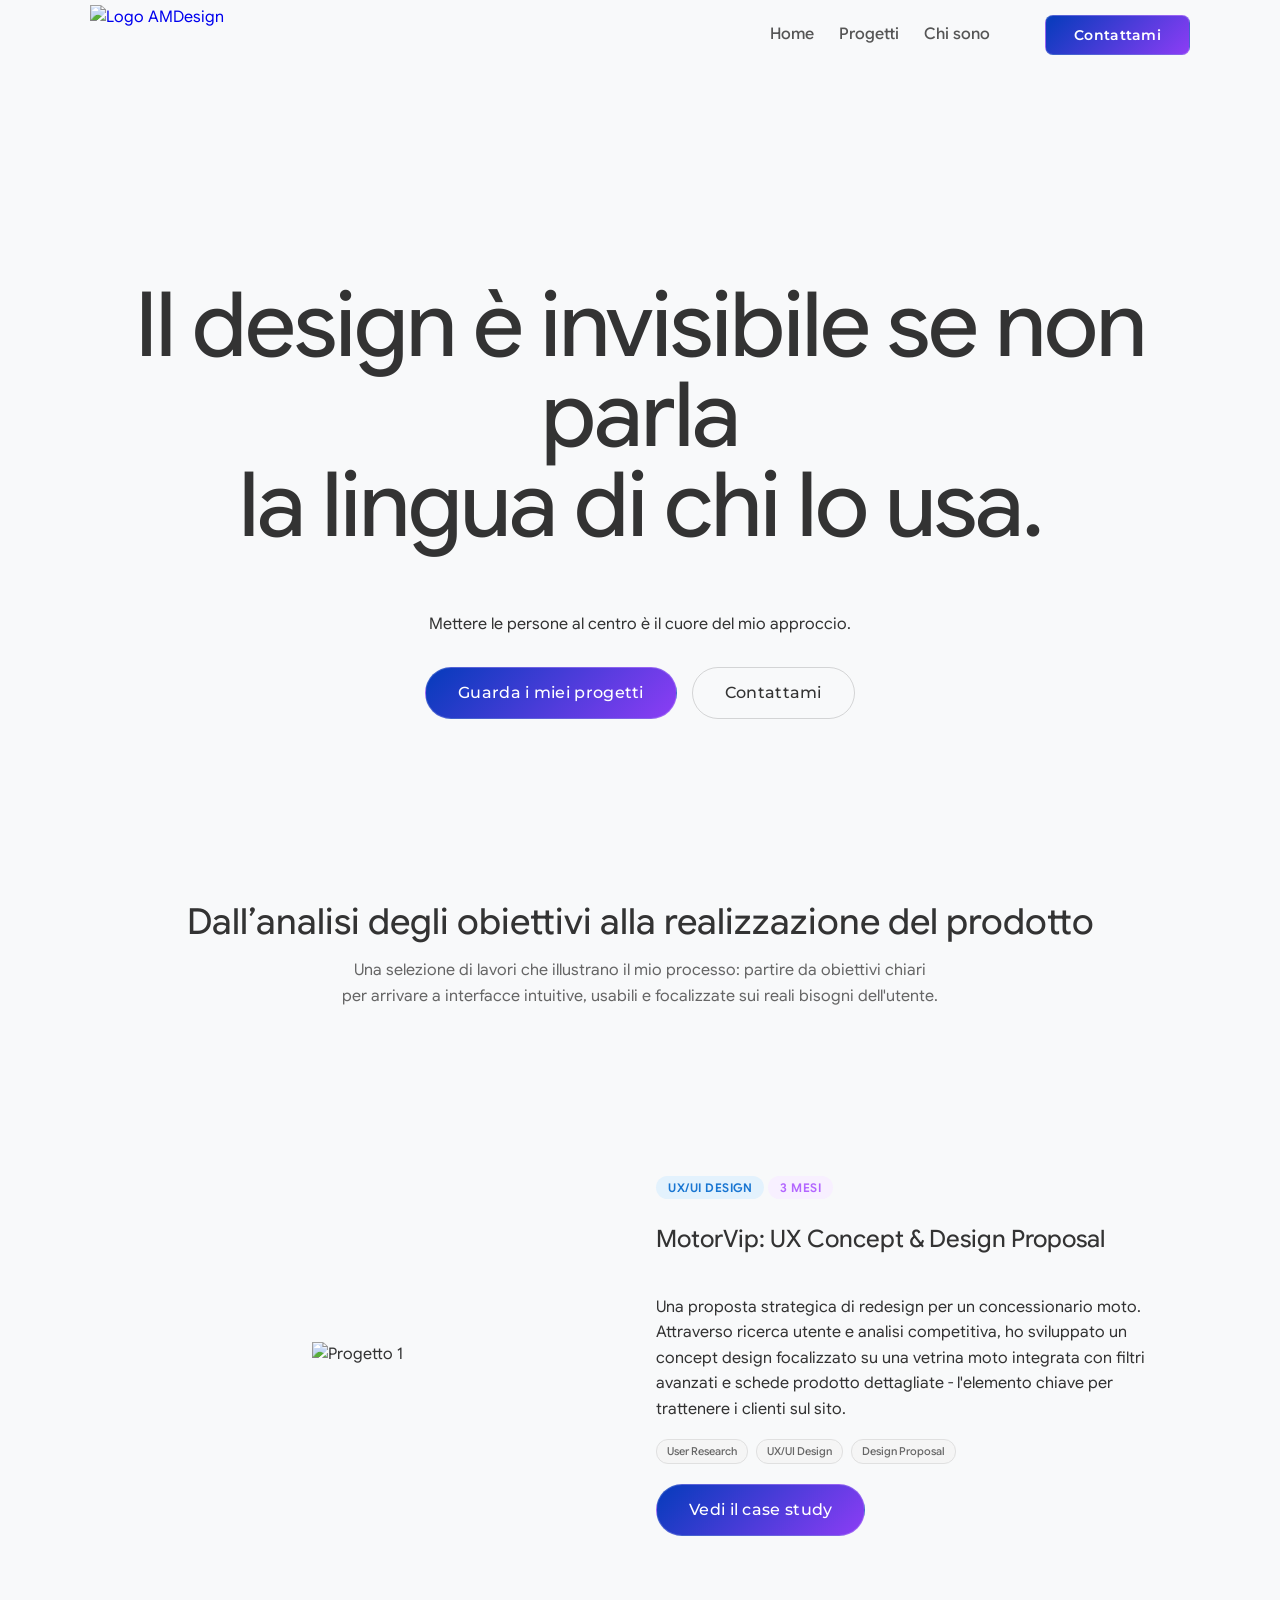
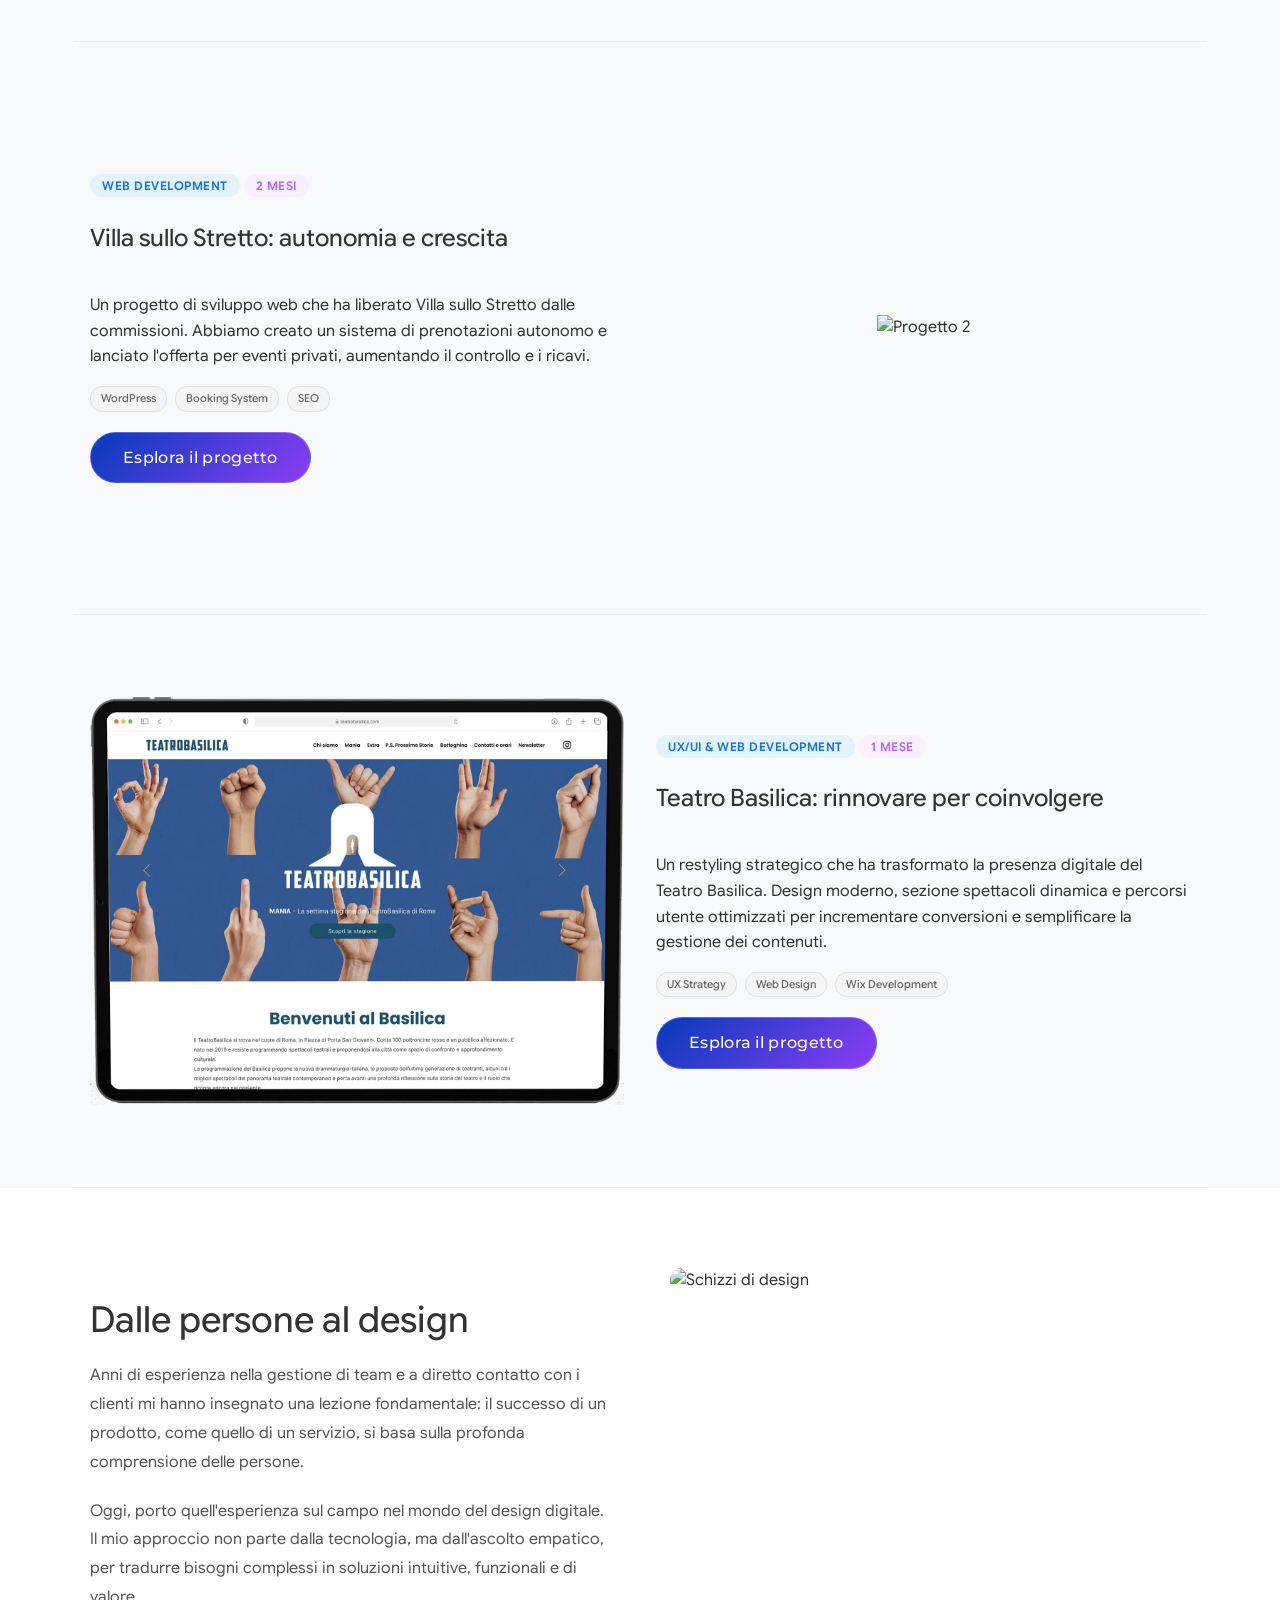
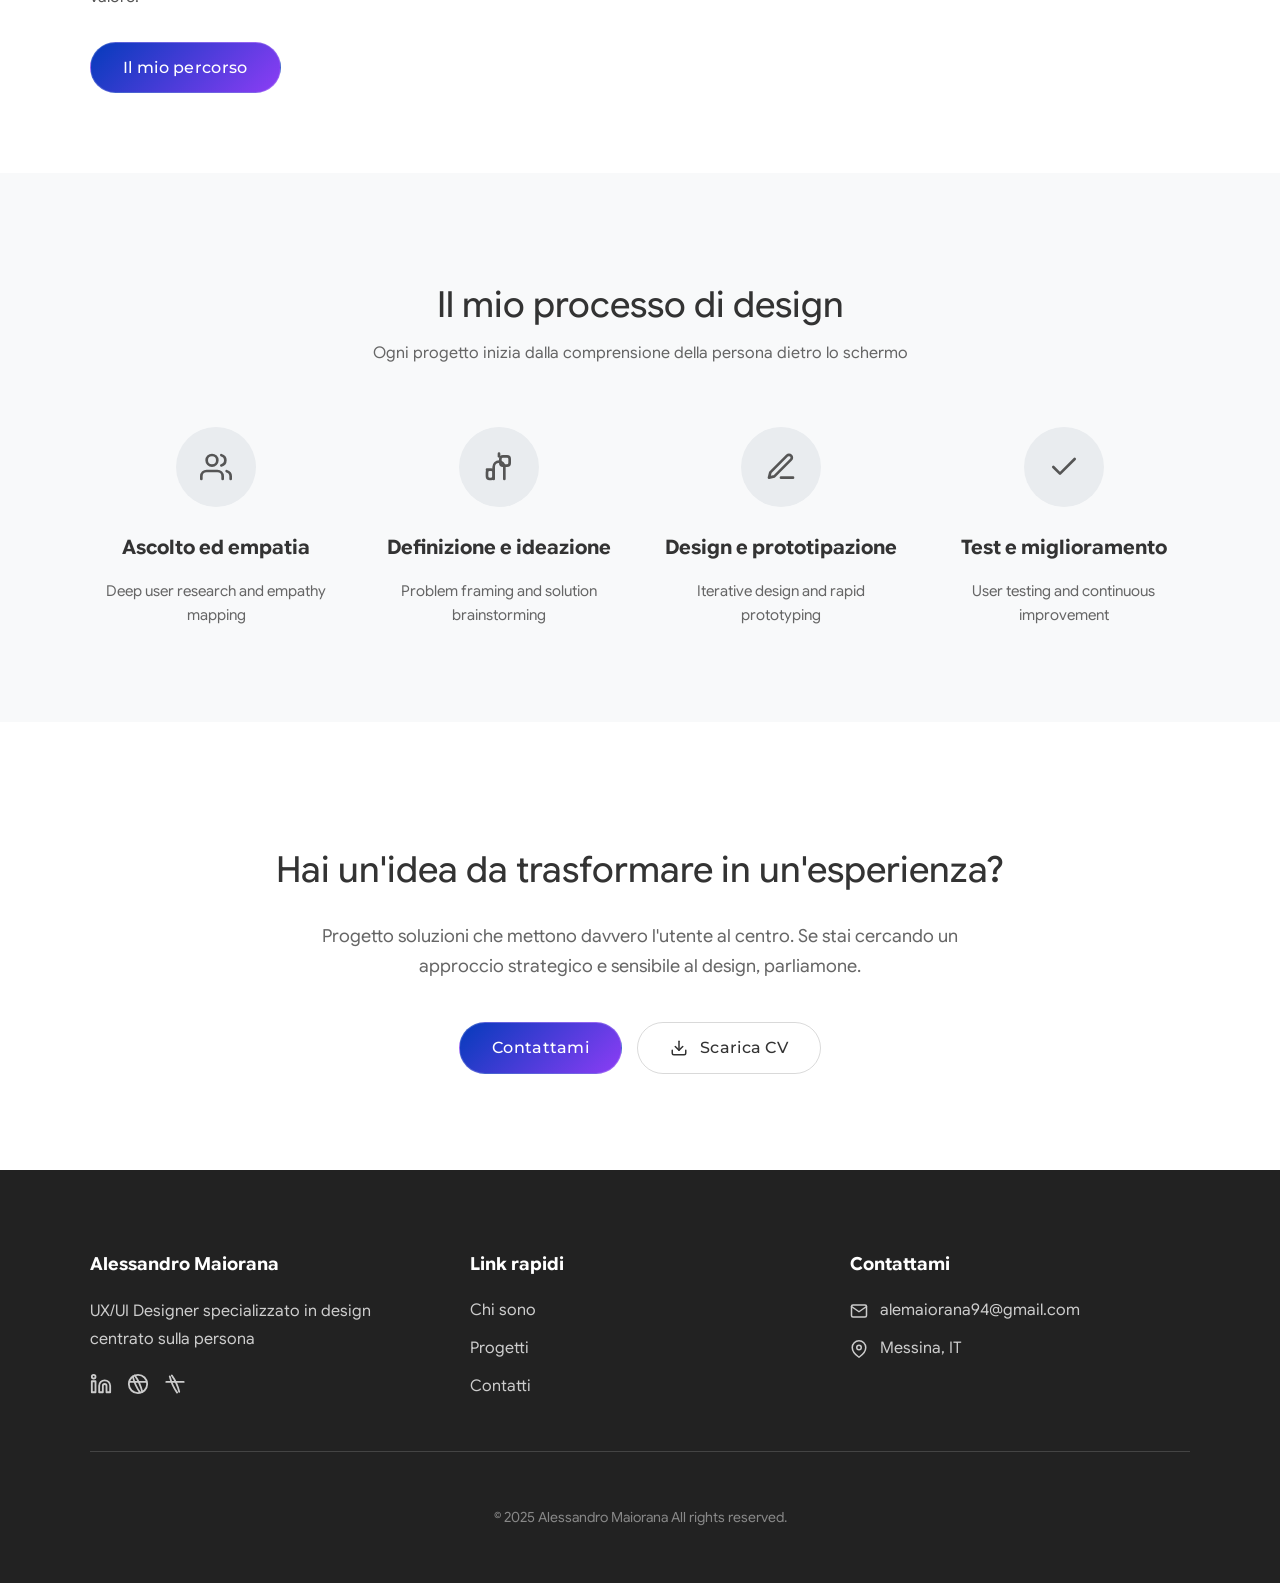
==== commit fe8648c9: "Add files via upload" ====
--- a/index.html
+++ b/index.html
@@ -54,14 +54,11 @@
             <div class="hero-section">
                 <div class="hero-text scroll-animate">
                     <h1 id="home-hero-title" class="hover-text-container">
-                        <span class="base-text">Il design inizia con l'empatia</span>
-                        <span class="hover-text">Il design inizia con l'empatia</span>
+                        <span class="base-text">Il design è invisibile se non parla<br> la lingua di chi lo usa.</span>
+                        <span class="hover-text">Il design è invisibile se non parla<br> la lingua di chi lo usa.</span>
                     </h1>
-                    <p class="text-justify">
+                    <p>
                         Mettere le persone al centro è il cuore del mio approccio.
-                        La mia esperienza professionale, costruita a diretto contatto con i clienti,
-                        mi ha insegnato l'importanza di un ascolto empatico
-                        per comprendere a fondo bisogni e aspettative.
                     </p>
                     <div class="hero-buttons">
                         <a href="progetti.html" class="btn btn-primary">Guarda i miei progetti</a>
--- a/style.css
+++ b/style.css
@@ -603,75 +603,129 @@
 
 /* --- LE MIE CTA --- */
 
+/* Mobile First (Base) */
 .btn {
     font-family: 'Montserrat', sans-serif;
-    /*Sto specificando un font solo per i bottoni */
-    padding: 10px 28px;
-    border-radius: 8px;
+    font-weight: 500;
+    padding: 10px 24px;
+    /* Thinner padding for a cleaner look */
+    border-radius: 999px;
+    /* Pill shape is very sleek and modern */
     text-decoration: none;
-    font-weight: 600;
-    transition: transform 0.3s ease, box-shadow 0.3s ease;
+    font-size: 15px;
+    letter-spacing: 0.3px;
     display: inline-flex;
     align-items: center;
     justify-content: center;
-    gap: 8px;
+    gap: 12px;
     border: 1px solid transparent;
-    /* Aggiunto per coerenza dimensionale */
-}
-
-.btn:hover {
-    transform: translateY(-2px);
-}
-
-.btn-primary {
-    color: #fff;
-    border: 1px solid transparent;
-    background: #074CFF;
-    /* Blu classico, accessibile */
-    transition: all 0.3s ease;
-    /* Transizione per un hover più fluido */
-    box-shadow: 0 2px 8px rgba(0, 123, 255, 0.302);
-}
-
-.btn-primary:hover {
-    color: #fff;
-    box-shadow: 0 4px 15px rgba(0, 123, 255, 0.302);
-}
-
-.btn-primary:active,
-.btn-secondary:active {
-    transform: scale(0.96);
-    box-shadow: 0 2px 8px rgba(0, 68, 255, 0.18);
-    filter: brightness(0.9);
-}
-
-.btn-secondary {
-    background-color: #000000;
-    color: #ffffff;
-    border: 1px solid #000000;
-    box-shadow: 0 2px 8px rgba(0, 0, 0, 0.14);
-    /* Ombra nera moderna */
-}
-
-.btn-secondary:hover {
-    box-shadow: 0 4px 15px rgba(0, 0, 0, 0.18);
-    /* Ombra nera più intensa in hover */
+    transition: all 0.5s cubic-bezier(0.23, 1, 0.32, 1);
+    cursor: pointer;
+    position: relative;
+    overflow: hidden;
+    z-index: 1;
+    /* For pseudo-elements */
 }
 
 .btn svg {
     width: 18px;
     height: 18px;
-}
-
-/*Focus alle cta e i link per la navigazione da tastiera*/
+    transition: transform 0.5s cubic-bezier(0.23, 1, 0.32, 1);
+}
+
+/* Base Interactions */
+.btn:active {
+    transform: scale(0.96);
+}
+
 .btn:focus {
     outline: none;
 }
 
 .btn:focus-visible {
     outline: 2px solid #b366ff;
-    outline-offset: 2px;
-    transition: box-shadow 0.2s;
+    outline-offset: 4px;
+}
+
+/* -- Primary Button: Breathtaking & Clean -- */
+.btn-primary {
+    color: #fff;
+    background: linear-gradient(135deg, #053bbb 0%, #8c3df5 100%);
+    border: 1px solid rgba(255, 255, 255, 0.2);
+}
+
+/* Shimmer Highlight matching modern Vercel/Awwwards trends */
+.btn-primary::before {
+    content: '';
+    position: absolute;
+    top: 0;
+    left: -150%;
+    width: 150%;
+    height: 100%;
+    background: linear-gradient(90deg,
+            transparent,
+            rgba(255, 255, 255, 0.3),
+            transparent);
+    transform: skewX(-20deg);
+    transition: all 0.7s cubic-bezier(0.23, 1, 0.32, 1);
+    z-index: -1;
+}
+
+/* Subtle glow below the button */
+.btn-primary::after {
+    content: '';
+    position: absolute;
+    inset: -2px;
+    background: linear-gradient(135deg, #053bbb, #8c3df5);
+    z-index: -2;
+    filter: blur(12px);
+    opacity: 0;
+    transition: opacity 0.5s ease;
+}
+
+/* -- Secondary Button: Clean minimal contrast -- */
+.btn-secondary {
+    background-color: transparent;
+    color: #333;
+    border: 1px solid rgba(0, 0, 0, 0.15);
+}
+
+/* --- LE MIE CTA (Desktop Enhancements) --- */
+@media (min-width: 992px) {
+    .btn {
+        padding: 12px 32px;
+        font-size: 16px;
+    }
+
+    .btn:hover {
+        transform: translateY(-2px);
+    }
+
+    .btn-primary:hover {
+        box-shadow: 0 8px 25px rgba(118, 59, 255, 0.35);
+        border-color: rgba(255, 255, 255, 0.4);
+    }
+
+    /* Sweep the shine across on hover */
+    .btn-primary:hover::before {
+        left: 150%;
+    }
+
+    /* Reveal the beautiful vibrant glow */
+    .btn-primary:hover::after {
+        opacity: 0.4;
+    }
+
+    .btn-secondary:hover {
+        color: #000;
+        border-color: rgba(0, 0, 0, 0.3);
+        background-color: rgba(0, 0, 0, 0.02);
+        box-shadow: 0 6px 15px rgba(0, 0, 0, 0.06);
+    }
+
+    .btn:hover svg {
+        transform: translateX(4px);
+    }
 }
 
 a:focus {
@@ -841,7 +895,7 @@
     justify-content: center;
     text-align: center;
     padding: 2.5rem 0;
-    height: 60vh;
+    min-height: 80vh;
     position: relative;
     /* necessario per il canvas physics in posizione assoluta */
 }
@@ -863,17 +917,19 @@
     position: relative;
     z-index: 1;
     width: 100%;
-    max-width: 800px;
 }
 
 .hero-text h1 {
     font-size: 52px;
-    line-height: 1.2;
-    margin-bottom: 20px;
+    line-height: 1;
 }
 
 #home-hero-title {
-    font-size: 72px;
+    font-size: 90px;
+    letter-spacing: -2px;
+    max-width: 1300px;
+    margin-left: auto;
+    margin-right: auto;
 }
 
 .hero-text p {
@@ -1340,7 +1396,6 @@
 .cta-section h2 {
     font-size: 2.25rem;
     /* 36px */
-    margin-bottom: 20px;
 }
 
 .cta-section p {
@@ -1938,6 +1993,8 @@
     .container-hero {
         margin: 0 auto;
         padding: 0 1rem;
+        display: flex;
+        justify-content: center;
     }
 
     /* Responsive per pagina progetti */
@@ -2174,12 +2231,24 @@
 
     .hero-section {
         text-align: center;
-        padding: 3.5rem 0 6.5rem 0;
+        /* Rimuovo il padding asimmetrico per centrare perfettamente il contenuto */
+        padding: 2rem 0;
+        /* min-height è più sicuro di height su mobile, impedisce al testo di uscire dallo schermo */
+        min-height: 70vh;
     }
 
     .hero-text p {
         margin-left: auto;
         margin-right: auto;
+        margin-bottom: 2.5rem;
+        /* Dà più aria sotto il testo prima dei bottoni */
+        line-height: 1.7;
+    }
+
+    #home-hero-title {
+        margin-bottom: 1.5rem;
+        /* Più aria sotto il titolo */
+        line-height: 1.3;
     }
 
     .hero-buttons {
@@ -2187,6 +2256,12 @@
         flex-direction: column;
         align-items: center;
         justify-content: center;
+        gap: 1.2rem;
+        /* Più aria tra i due bottoni che si impilano */
+    }
+
+    .hero-buttons .btn {
+        max-width: 300px;
     }
 
     .hover-text-container .hover-text {
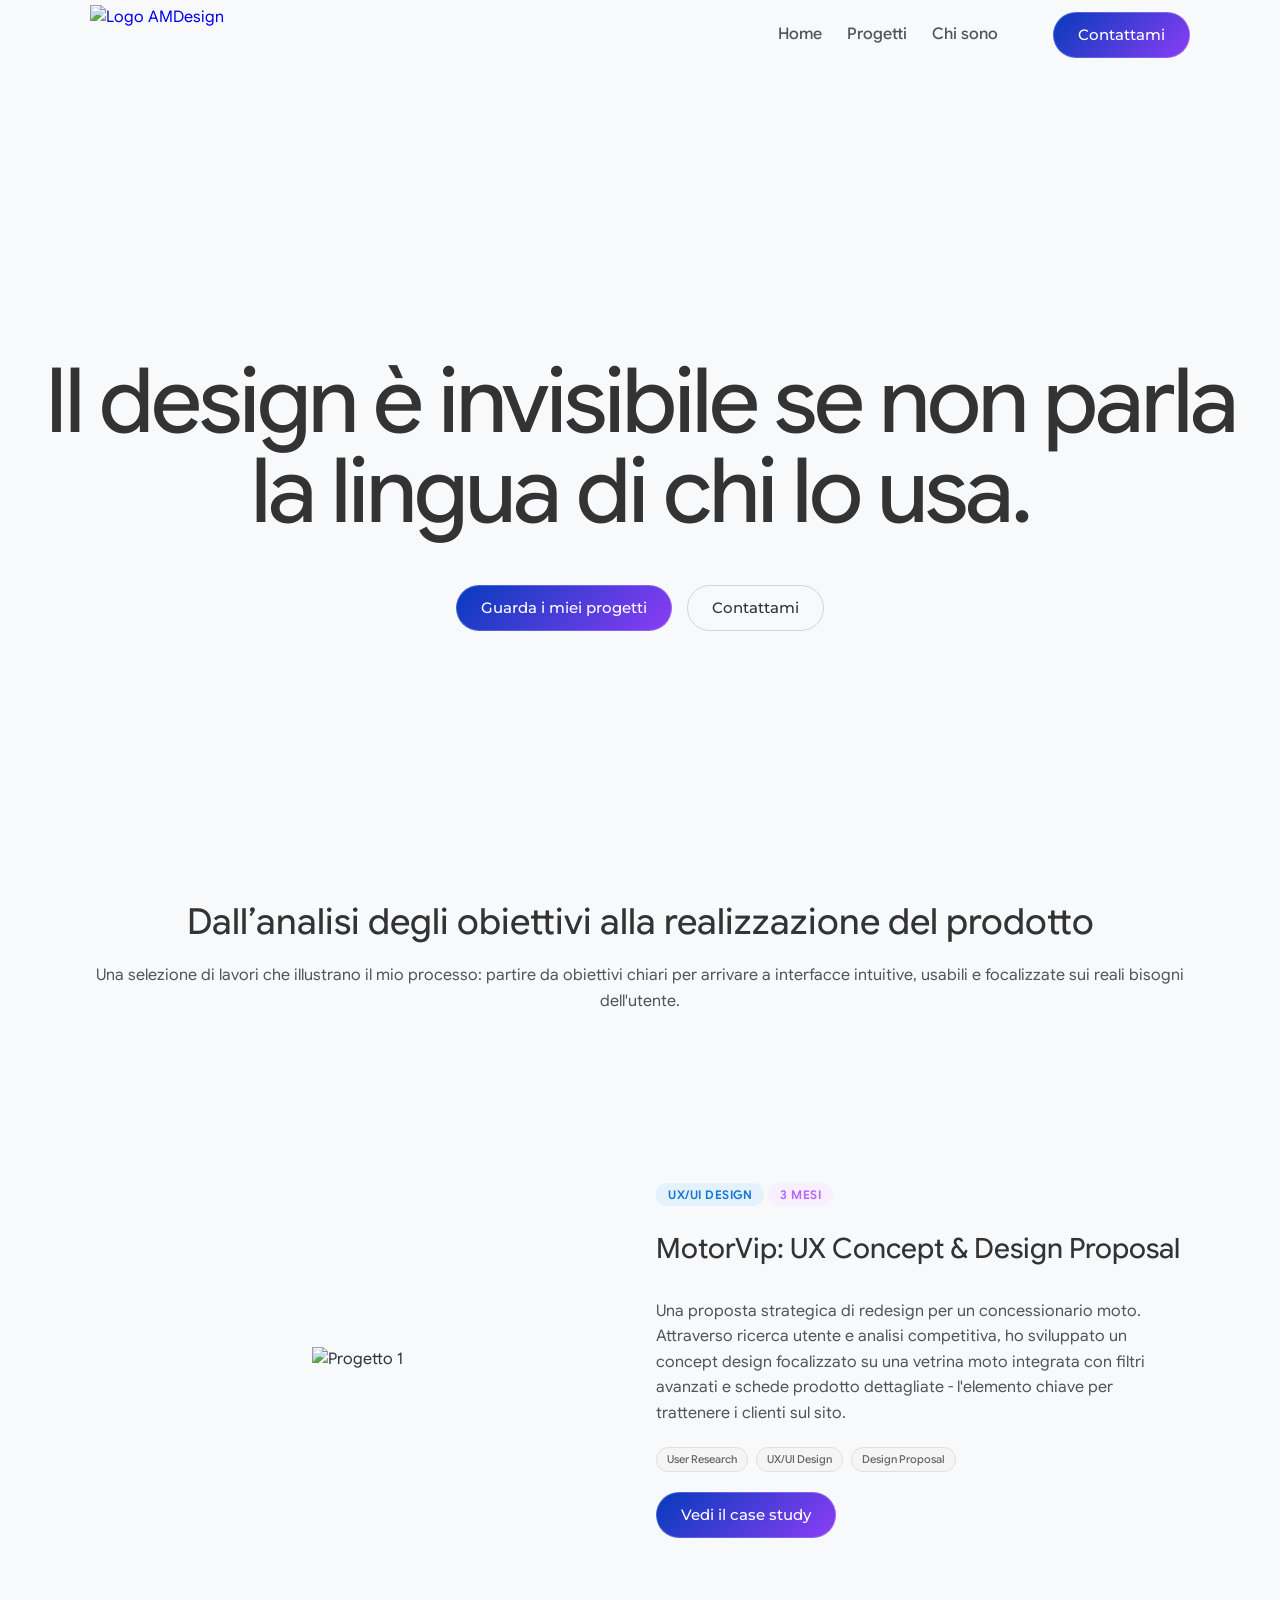
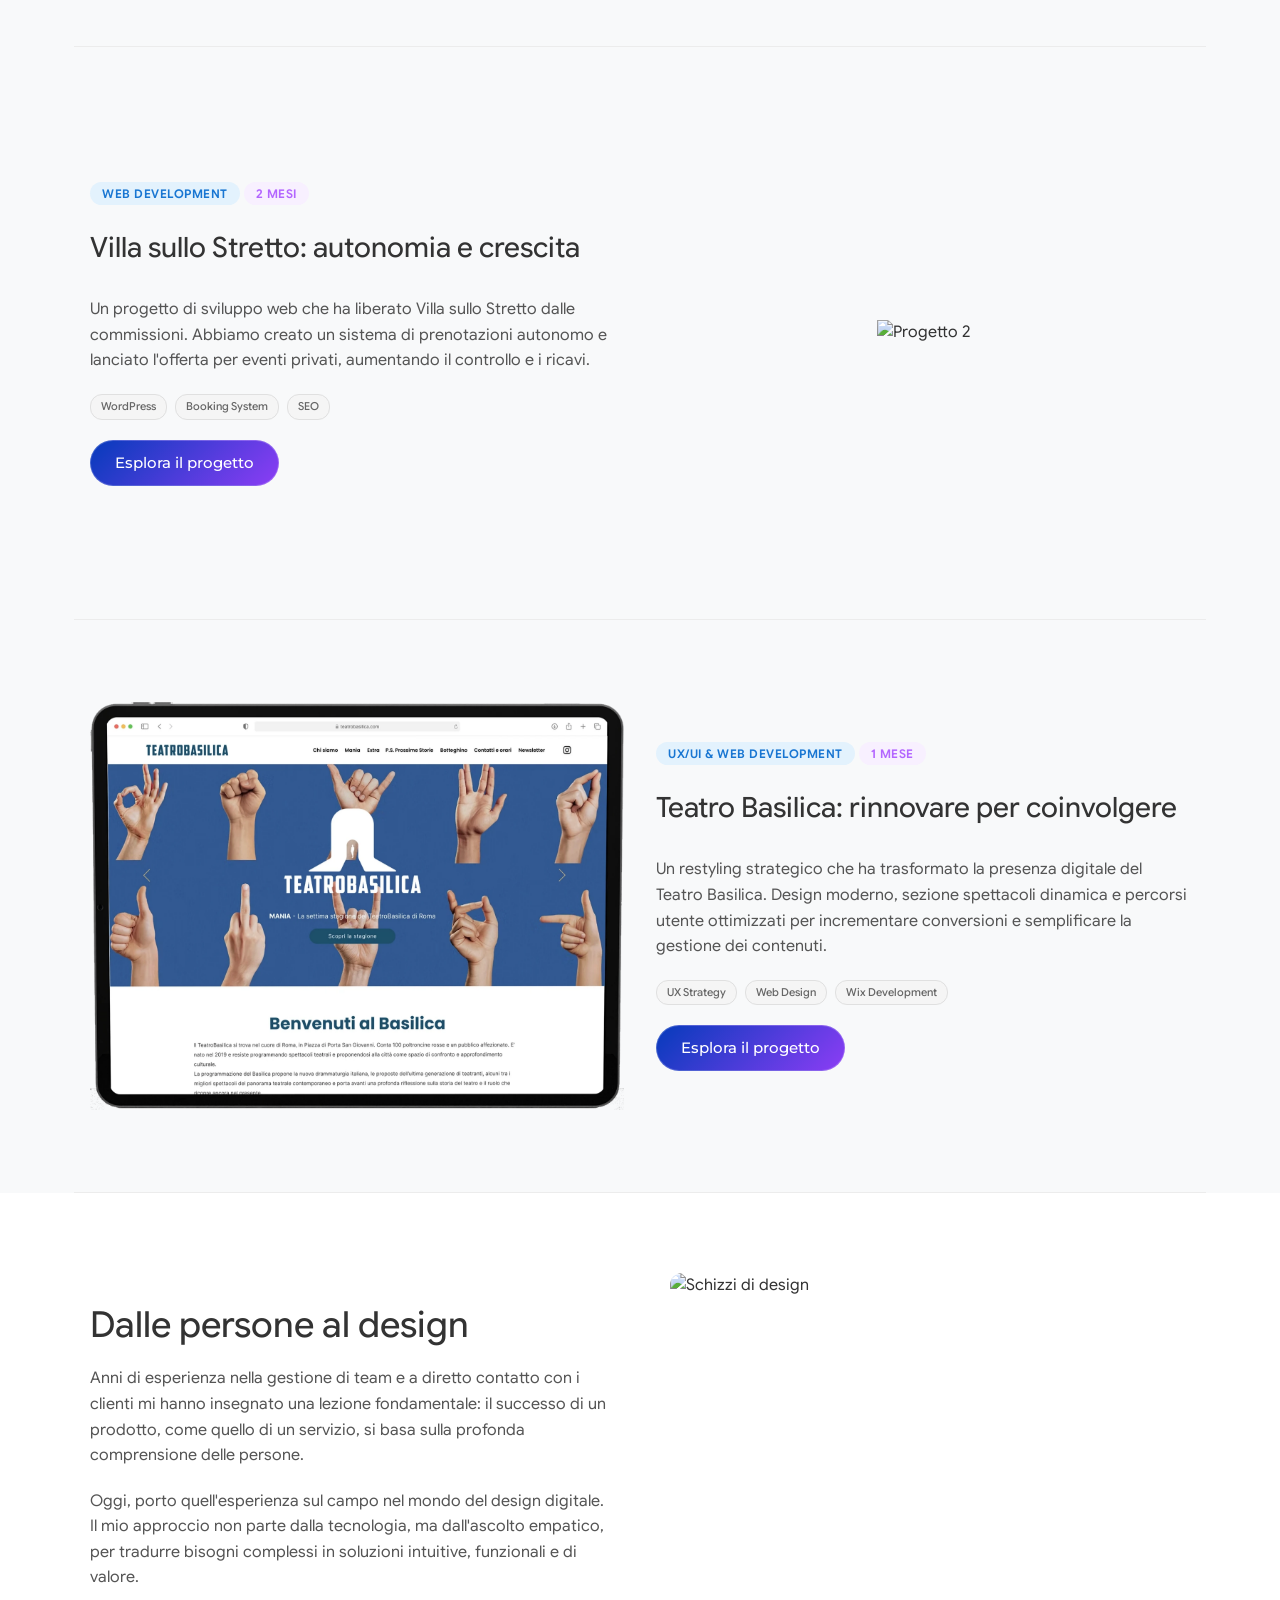
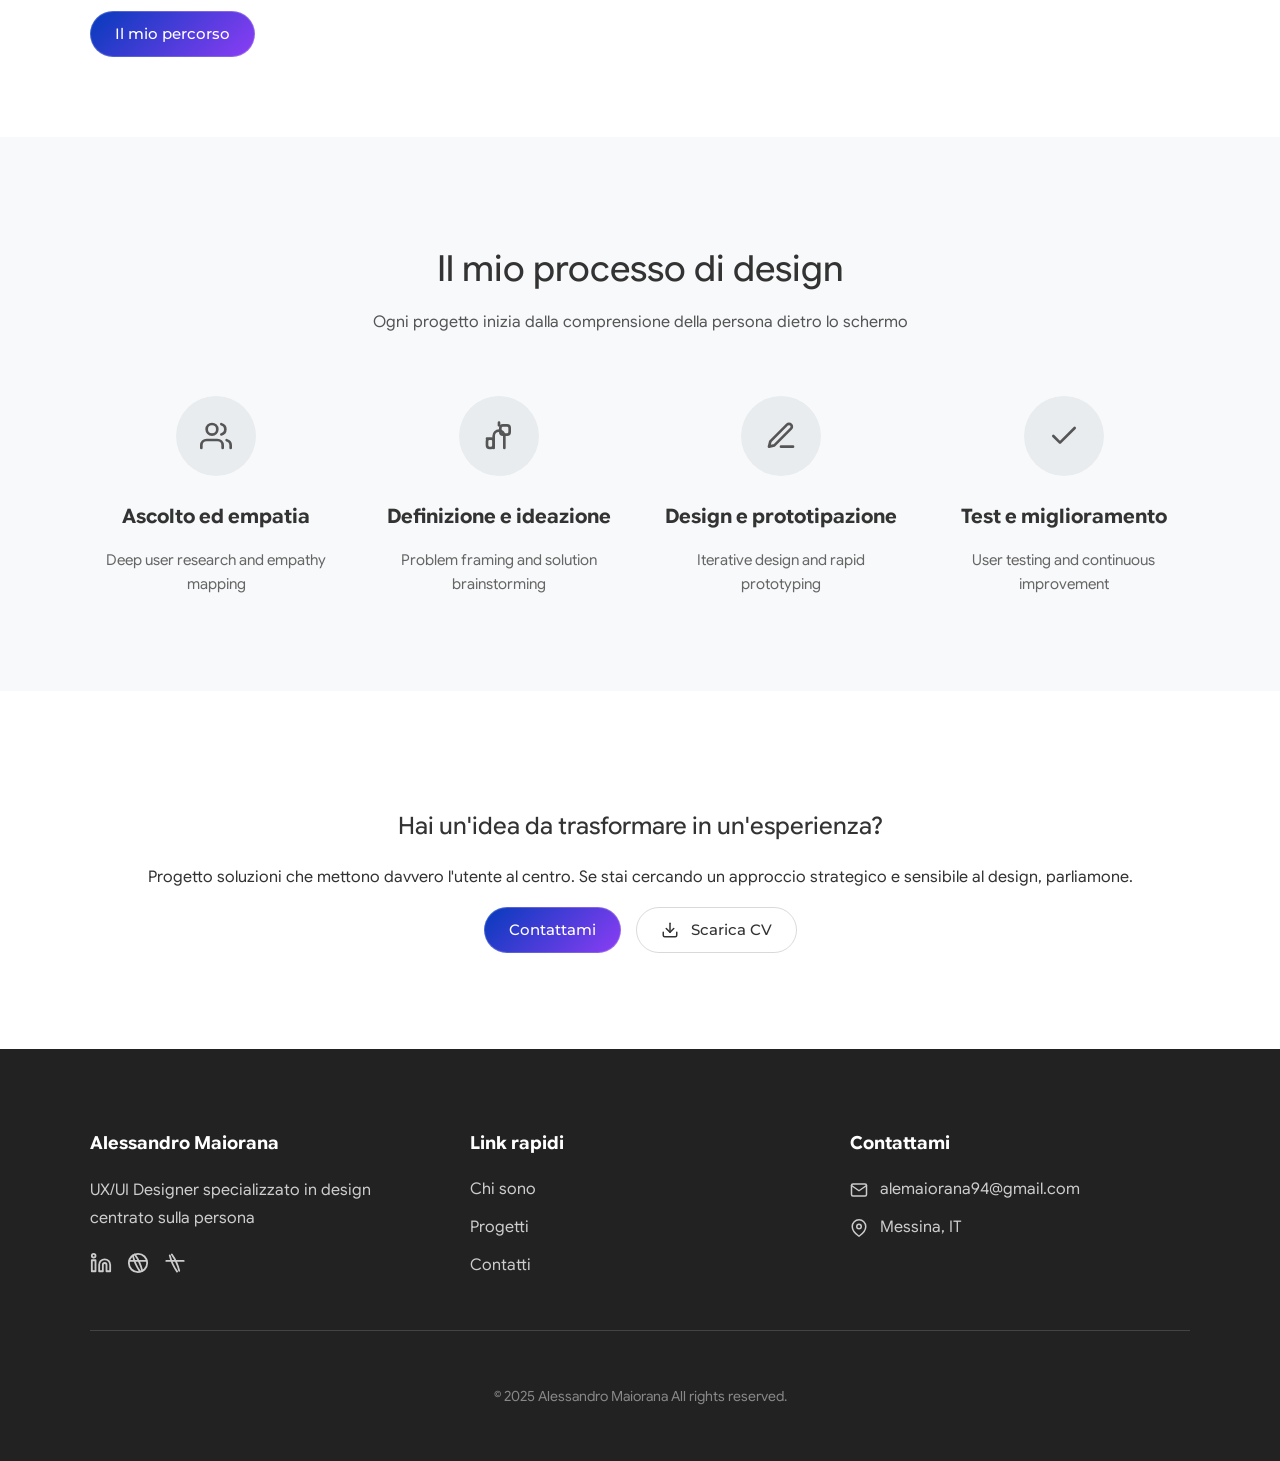
==== commit 20a126c5: "Add files via upload" ====
--- a/index.html
+++ b/index.html
@@ -37,7 +37,7 @@
                     <li><a href="index.html">Home</a></li>
                     <li><a href="progetti.html">Progetti</a></li>
                     <li><a href="aboutme.html">Chi sono</a></li>
-                    <a href="contact.html" class="btn btn-primary nav-cta">Contattami</a>
+                    <a href="contact.html" class="btn btn-primary">Contattami</a>
                 </ul>
             </nav>
 
@@ -53,13 +53,10 @@
         <div class="container-hero">
             <div class="hero-section">
                 <div class="hero-text scroll-animate">
-                    <h1 id="home-hero-title" class="hover-text-container">
-                        <span class="base-text">Il design è invisibile se non parla<br> la lingua di chi lo usa.</span>
-                        <span class="hover-text">Il design è invisibile se non parla<br> la lingua di chi lo usa.</span>
+                    <h1 id="home-hero-title" class="hover-text-container h1-hero">
+                        <span class="base-text">Il design è invisibile se non parla la lingua di chi lo usa.</span>
+                        <span class="hover-text">Il design è invisibile se non parla la lingua di chi lo usa.</span>
                     </h1>
-                    <p>
-                        Mettere le persone al centro è il cuore del mio approccio.
-                    </p>
                     <div class="hero-buttons">
                         <a href="progetti.html" class="btn btn-primary">Guarda i miei progetti</a>
                         <a href="contact.html" class="btn btn-secondary">Contattami</a>
@@ -71,11 +68,11 @@
 
         <div class="container">
             <div class="section-title scroll-animate text-left-mobile">
-                <h2 class="hover-text-container">
+                <h2 class="hover-text-container h2-section">
                     <span class="base-text">Dall’analisi degli obiettivi alla realizzazione del prodotto</span>
                     <span class="hover-text">Dall’analisi degli obiettivi alla realizzazione del prodotto</span>
                 </h2>
-                <p>
+                <p class="p-main">
                     Una selezione di lavori che illustrano il mio processo:
                     partire da obiettivi chiari per arrivare a interfacce intuitive,
                     usabili e focalizzate sui reali bisogni dell'utente.
@@ -94,8 +91,8 @@
                     <span class="project-type">UX/UI Design</span>
                     <span class="project-duration">3 mesi</span>
                 </div>
-                <h2>MotorVip: UX Concept & Design Proposal</h2>
-                <p>Una proposta strategica di redesign per un concessionario moto. Attraverso ricerca utente e analisi
+                <h2 class="h2-project-home">MotorVip: UX Concept & Design Proposal</h2>
+                <p class="p-main">Una proposta strategica di redesign per un concessionario moto. Attraverso ricerca utente e analisi
                     competitiva,
                     ho sviluppato un concept design focalizzato su una vetrina moto integrata con filtri avanzati
                     e schede prodotto dettagliate - l'elemento chiave per trattenere i clienti sul sito.</p>
@@ -118,8 +115,8 @@
                     <span class="project-type">Web Development</span>
                     <span class="project-duration">2 mesi</span>
                 </div>
-                <h2>Villa sullo Stretto: autonomia e crescita</h2>
-                <p>Un progetto di sviluppo web che ha liberato Villa sullo Stretto dalle commissioni.
+                <h2 class="h2-project-home">Villa sullo Stretto: autonomia e crescita</h2>
+                <p class="p-main">Un progetto di sviluppo web che ha liberato Villa sullo Stretto dalle commissioni.
                     Abbiamo creato un sistema di prenotazioni autonomo e lanciato l'offerta per eventi privati,
                     aumentando il controllo e i ricavi.</p>
                 <div class="project-tags">
@@ -141,8 +138,8 @@
                     <span class="project-type">UX/UI & Web Development</span>
                     <span class="project-duration">1 mese</span>
                 </div>
-                <h2>Teatro Basilica: rinnovare per coinvolgere</h2>
-                <p>Un restyling strategico che ha trasformato la presenza digitale del Teatro Basilica.
+                <h2 class="h2-project-home">Teatro Basilica: rinnovare per coinvolgere</h2>
+                <p class="p-main">Un restyling strategico che ha trasformato la presenza digitale del Teatro Basilica.
                     Design moderno, sezione spettacoli dinamica e percorsi utente ottimizzati per incrementare
                     conversioni e semplificare la gestione dei contenuti.</p>
                 <div class="project-tags">
@@ -160,17 +157,17 @@
             <div class="container">
                 <div class="about-content">
                     <div class="about-text scroll-animate slide-left text-left-mobile">
-                        <h2 class="hover-text-container">
+                        <h2 class="hover-text-container h2-section">
                             <span class="base-text">Dalle persone al design</span>
                             <span class="hover-text">Dalle persone al design</span>
                         </h2>
-                        <p>
+                        <p class="p-main">
                             Anni di esperienza nella gestione di team e a diretto contatto con i clienti
                             mi hanno insegnato una lezione fondamentale:
                             il successo di un prodotto, come quello di un servizio,
                             si basa sulla profonda comprensione delle persone.
                         </p>
-                        <p>
+                        <p class="p-main">
                             Oggi, porto quell'esperienza sul campo nel mondo del design digitale.
                             Il mio approccio non parte dalla tecnologia, ma dall'ascolto empatico,
                             per tradurre bisogni complessi in soluzioni intuitive, funzionali e di valore.
@@ -190,11 +187,11 @@
         <section class="process-section">
             <div class="container">
                 <div class="section-title scroll-animate">
-                    <h2 class="hover-text-container">
+                    <h2 class="hover-text-container h2-section">
                         <span class="base-text">Il mio processo di design</span>
                         <span class="hover-text">Il mio processo di design</span>
                     </h2>
-                    <p>Ogni progetto inizia dalla comprensione della persona dietro lo schermo</p>
+                    <p class="p-main">Ogni progetto inizia dalla comprensione della persona dietro lo schermo</p>
                 </div>
 
                 <div class="process-steps">
--- a/style.css
+++ b/style.css
@@ -31,6 +31,95 @@
 
 
 
+/* =========================== */
+/* SISTEMA TIPOGRAFICO (MOBILE-FIRST) */
+/* =========================== */
+
+/* --- H1 Hero (Unico) --- */
+.h1-hero {
+    font-size: 32px;
+    /* Base Mobile */
+    line-height: 1.0;
+    font-weight: 450;
+    margin: 0 auto 2.5rem auto;
+    max-width: 90%;
+    /* Evita che il testo tocchi i bordi su schermi piccoli */
+}
+
+/* --- H2 Per Sezioni Principali (Shared) --- */
+.h2-section {
+    font-size: 26px;
+    /* Base Mobile */
+    line-height: 1.2;
+    font-weight: 450;
+    margin-bottom: 20px;
+}
+
+/* --- H2 Per Progetti in Home (Cards) --- */
+.h2-project-home {
+    font-size: 22px;
+    /* Base Mobile */
+    line-height: 1.3;
+    font-weight: 450;
+    margin-bottom: 15px;
+}
+
+/* --- H2 Per Lista Progetti (Scroll Page) --- */
+.h2-project-list {
+    font-size: 2rem;
+    /* Base Mobile */
+    line-height: 1.1;
+    font-weight: 450;
+    margin: 0;
+}
+
+/* --- Paragrafo Standard --- */
+.p-main {
+    font-size: 16px;
+    /* Base Mobile */
+    line-height: 1.6;
+    color: #555;
+    margin-bottom: 20px;
+}
+
+/* --- Desktop Typography Enhancements --- */
+@media (min-width: 992px) {
+
+    .h1-hero {
+        font-size: 48px;
+        /* Desktop Standard (Case Study) */
+    }
+
+    #home-hero-title.h1-hero {
+        font-size: 90px;
+        /* Hero Home (Ultra Large) */
+        letter-spacing: -3px;
+        margin: 0 auto;
+        padding-top: 3rem;
+        padding-bottom: 3rem;
+        max-width: 1300px;
+    }
+
+    .h2-section {
+        font-size: 2.25rem;
+        /* ~36px */
+    }
+
+    .h2-project-home {
+        font-size: 28px;
+    }
+
+    .h2-project-list {
+        font-size: 3rem;
+        /* 48px specifica per la pagina progetti */
+    }
+
+    .p-main {
+        font-size: 16px;
+    }
+}
+
+
 /*PROVIAMO L'EFFETTO PARALLAX*/
 .parallax-container {
     perspective: 800px;
@@ -59,7 +148,7 @@
 }
 
 /* Su mobile/tablet: scroll fluido con snap proximity per effetto feed */
-@media (max-width: 992px) {
+@media (max-width: 991px) {
     body.progetti-page {
         scroll-snap-type: y proximity;
     }
@@ -214,13 +303,7 @@
     color: rgba(255, 255, 255, 0.95);
 }
 
-body.progetti-page .progetti-text h2 {
-    margin-top: 0;
-    margin-bottom: 0;
-    /* Rimuove il margine base del browser */
-    font-size: 3rem;
-    line-height: 1.1;
-}
+/* body.progetti-page .progetti-text h2 rimosso - gestito da .h2-project-list */
 
 
 /* Rimossa ex-regola only text inefficace dato l'alternanza tramite .reverse */
@@ -570,12 +653,8 @@
 }
 
 /* Spazio tra i link e la CTA */
-nav .nav-cta {
+nav .btn-primary {
     margin-left: 30px;
-    padding: 8px 28px;
-    font-size: 14px;
-    font-weight: 600;
-    border-radius: 8px;
 }
 
 nav ul {
@@ -600,7 +679,6 @@
     color: #000;
 }
 
-
 /* --- LE MIE CTA --- */
 
 /* Mobile First (Base) */
@@ -608,29 +686,25 @@
     font-family: 'Montserrat', sans-serif;
     font-weight: 500;
     padding: 10px 24px;
-    /* Thinner padding for a cleaner look */
     border-radius: 999px;
-    /* Pill shape is very sleek and modern */
     text-decoration: none;
     font-size: 15px;
-    letter-spacing: 0.3px;
     display: inline-flex;
     align-items: center;
     justify-content: center;
     gap: 12px;
     border: 1px solid transparent;
-    transition: all 0.5s cubic-bezier(0.23, 1, 0.32, 1);
+    transition: all 1s cubic-bezier(0.23, 1, 0.32, 1);
     cursor: pointer;
     position: relative;
     overflow: hidden;
     z-index: 1;
-    /* For pseudo-elements */
 }
 
 .btn svg {
     width: 18px;
     height: 18px;
-    transition: transform 0.5s cubic-bezier(0.23, 1, 0.32, 1);
+    transition: transform 1s cubic-bezier(0.23, 1, 0.32, 1);
 }
 
 /* Base Interactions */
@@ -647,14 +721,16 @@
     outline-offset: 4px;
 }
 
-/* -- Primary Button: Breathtaking & Clean -- */
+/* -- Primary Button -- */
 .btn-primary {
     color: #fff;
     background: linear-gradient(135deg, #053bbb 0%, #8c3df5 100%);
+    background-size: 102% 102%;
+    /* Fix rendering artifact at rounded edges */
+    background-position: center;
     border: 1px solid rgba(255, 255, 255, 0.2);
 }
 
-/* Shimmer Highlight matching modern Vercel/Awwwards trends */
 .btn-primary::before {
     content: '';
     position: absolute;
@@ -667,60 +743,60 @@
             rgba(255, 255, 255, 0.3),
             transparent);
     transform: skewX(-20deg);
-    transition: all 0.7s cubic-bezier(0.23, 1, 0.32, 1);
+    transition: all 1.4s cubic-bezier(0.23, 1, 0.32, 1);
     z-index: -1;
 }
 
-/* Subtle glow below the button */
-.btn-primary::after {
-    content: '';
-    position: absolute;
-    inset: -2px;
-    background: linear-gradient(135deg, #053bbb, #8c3df5);
-    z-index: -2;
-    filter: blur(12px);
-    opacity: 0;
-    transition: opacity 0.5s ease;
-}
-
-/* -- Secondary Button: Clean minimal contrast -- */
+/* -- Secondary Button -- */
 .btn-secondary {
     background-color: transparent;
     color: #333;
     border: 1px solid rgba(0, 0, 0, 0.15);
 }
 
+/* -- Light Buttons (For dark backgrounds) -- */
+.btn-light-solid {
+    background-color: #fff;
+    color: #111;
+    border-color: #fff;
+}
+
+.btn-light-outline {
+    background-color: transparent;
+    color: #fff;
+    border: 1px solid #fff;
+}
+
 /* --- LE MIE CTA (Desktop Enhancements) --- */
+
 @media (min-width: 992px) {
-    .btn {
-        padding: 12px 32px;
-        font-size: 16px;
-    }
-
-    .btn:hover {
-        transform: translateY(-2px);
-    }
+
 
     .btn-primary:hover {
-        box-shadow: 0 8px 25px rgba(118, 59, 255, 0.35);
-        border-color: rgba(255, 255, 255, 0.4);
-    }
-
-    /* Sweep the shine across on hover */
+        border-color: rgba(161, 161, 161, 0.4);
+        filter: brightness(0.85);
+        color: #fff;
+    }
+
     .btn-primary:hover::before {
         left: 150%;
-    }
-
-    /* Reveal the beautiful vibrant glow */
-    .btn-primary:hover::after {
-        opacity: 0.4;
     }
 
     .btn-secondary:hover {
         color: #000;
         border-color: rgba(0, 0, 0, 0.3);
-        background-color: rgba(0, 0, 0, 0.02);
-        box-shadow: 0 6px 15px rgba(0, 0, 0, 0.06);
+        background-color: rgba(0, 0, 0, 0.08);
+    }
+
+    .btn-light-solid:hover {
+        background-color: #ddd;
+        border-color: #ddd;
+    }
+
+    .btn-light-outline:hover {
+        background-color: #fff;
+        color: #111;
+        border-color: #fff;
     }
 
     .btn:hover svg {
@@ -853,8 +929,6 @@
     position: relative;
     /* Base per il posizionamento assoluto del figlio */
     cursor: pointer;
-    font-size: 52px;
-    line-height: 1.2;
 }
 
 .base-text {
@@ -874,6 +948,8 @@
     -webkit-background-clip: text;
     background-clip: text;
     color: transparent;
+    padding: inherit;
+    box-sizing: border-box;
     opacity: 0;
     /* 1. Di default, il testo colorato è completamente trasparente (invisibile) */
     transition: opacity 0.4s ease-in-out;
@@ -919,25 +995,6 @@
     width: 100%;
 }
 
-.hero-text h1 {
-    font-size: 52px;
-    line-height: 1;
-}
-
-#home-hero-title {
-    font-size: 90px;
-    letter-spacing: -2px;
-    max-width: 1300px;
-    margin-left: auto;
-    margin-right: auto;
-}
-
-.hero-text p {
-    font-size: 16px;
-    max-width: 500px;
-    margin: 0 auto 30px auto;
-}
-
 .hero-buttons {
     display: flex;
     align-items: center;
@@ -982,20 +1039,9 @@
     /* Bordo sottile per separare */
 }
 
-.page-title-section h2 {
-    margin-top: 0;
-    margin-bottom: 20px;
-}
-
-.page-title-section p {
-    font-size: 18px;
-    line-height: 1.8;
-    color: #555;
-    max-width: 700px;
-    /* Limita la larghezza per una migliore leggibilità */
-    margin-left: auto;
-    margin-right: auto;
-}
+/* .page-title-section h2 rimosso - gestito da .h2-section */
+
+/* .page-title-section p rimosso - gestito da .p-main */
 
 /* Sezione Filosofia di Design */
 .philosophy-section {
@@ -1194,18 +1240,9 @@
     margin-bottom: 60px;
 }
 
-.section-title h2 {
-    font-size: 2.25rem;
-    /* 36px */
-    margin-bottom: 15px;
-}
-
-.section-title p {
-    font-size: 16px;
-    color: #666;
-    max-width: 600px;
-    margin: 0 auto;
-}
+/* .section-title h2 rimosso - gestito da .h2-section */
+
+/* .section-title p rimosso - gestito da .p-main */
 
 .project-card {
     background-color: #ffffff;
@@ -1294,21 +1331,9 @@
     flex: 1;
 }
 
-.about-text h2 {
-    font-size: 2.25rem;
-    /* 36px */
-    margin-bottom: 20px;
-}
-
-.about-text p {
-    color: #555;
-    line-height: 1.8;
-    margin-bottom: 20px;
-}
-
-.about-text .btn {
-    margin-top: 10px;
-}
+/* .about-text h2 rimosso - gestito da .h2-section */
+
+/* .about-text p rimosso - gestito da .p-main */
 
 .about-image .image-placeholder {
     height: 400px;
@@ -1393,36 +1418,15 @@
     gap: 15px;
 }
 
-.cta-section h2 {
-    font-size: 2.25rem;
-    /* 36px */
-}
-
-.cta-section p {
-    font-size: 18px;
-    color: #666;
-    max-width: 650px;
-    margin: 0 auto 40px auto;
-    line-height: 1.7;
-}
+/* .cta-section h2 rimosso - gestito da .h2-section */
+
+/* .cta-section p rimosso - gestito da .p-main */
 
 /* --- Pagina Case Study: Hero --- */
 .case-study-hero {
     padding: 4rem 0;
     text-align: center;
     background-color: #fff;
-}
-
-.case-study-title h1 {
-    font-size: 48px;
-    margin-bottom: 15px;
-}
-
-.case-study-title p {
-    font-size: 18px;
-    color: #666;
-    max-width: 700px;
-    margin: 0 auto 50px auto;
 }
 
 .case-study-meta {
@@ -1490,16 +1494,9 @@
 }
 
 /* Aggiunge un bordo sopra la prima sezione dopo l'hero */
-.project-content-section h2 {
-    font-size: 32px;
-    margin-bottom: 20px;
-}
-
-.project-content-section p {
-    font-size: 18px;
-    line-height: 1.7;
-    color: #555;
-}
+/* .project-content-section h2 rimosso - gestito da .h2-section */
+
+/* .project-content-section p rimosso - gestito da .p-main */
 
 .subsection-title {
     font-size: 24px;
@@ -1814,42 +1811,10 @@
     text-align: center;
 }
 
-.project-cta-section h2 {
-    font-size: 32px;
-    margin-bottom: 15px;
-}
-
-.project-cta-section p {
-    font-size: 18px;
-    color: #a0a0a0;
-    /* Grigio chiaro per il sottotitolo */
-    margin-bottom: 40px;
-}
-
-/* Nuovi stili per i bottoni su sfondo scuro */
-.btn.btn-light-outline {
-    background-color: transparent;
-    color: #fff;
-    border: 1px solid #fff;
-    border-radius: 8px;
-}
-
-.btn.btn-light-outline:hover {
-    background-color: #fff;
-    color: #111;
-    border-color: #fff;
-}
-
-.btn.btn-light-solid {
-    background-color: #fff;
-    color: #111;
-    border-color: #fff;
-}
-
-.btn.btn-light-solid:hover {
-    background-color: #ddd;
-    border-color: #ddd;
-}
+/* .project-cta-section h2 rimosso - gestito da .h2-section */
+
+/* .project-cta-section p rimosso - gestito da .p-main */
+
 
 #projects {
     scroll-margin-top: 70px;
@@ -1946,9 +1911,7 @@
     }
 
 
-    body.progetti-page .progetti-text h2 {
-        font-size: 2.4rem;
-    }
+    /* rimosso override mobile h2 progetti */
 
 
     .process-steps {
@@ -2036,10 +1999,7 @@
         margin: 0 auto;
     }
 
-    body.progetti-page .progetti-text h2 {
-        font-size: 2rem;
-        text-align: center;
-    }
+    /* rimosso override tiny mobile h2 progetti */
 
     body.progetti-page .progetti-cards {
         grid-template-columns: 1fr;
@@ -2148,14 +2108,12 @@
         align-items: stretch;
     }
 
-    nav .nav-cta {
+    nav .btn-primary {
         display: block;
         width: 90%;
         margin: 60px auto 0 auto;
         text-align: center;
         padding: 10px 0;
-        font-size: 16px;
-        border-radius: 8px;
     }
 
 
@@ -2237,19 +2195,7 @@
         min-height: 70vh;
     }
 
-    .hero-text p {
-        margin-left: auto;
-        margin-right: auto;
-        margin-bottom: 2.5rem;
-        /* Dà più aria sotto il testo prima dei bottoni */
-        line-height: 1.7;
-    }
-
-    #home-hero-title {
-        margin-bottom: 1.5rem;
-        /* Più aria sotto il titolo */
-        line-height: 1.3;
-    }
+    /* rimosso override mobile hero */
 
     .hero-buttons {
         display: flex;
@@ -2276,18 +2222,13 @@
         height: 280px;
     }
 
-    .hero-text h1,
-    #home-hero-title {
-        font-size: 40px;
-    }
+    /* rimosso override mobile hero h1 */
 
     .section-title p {
         margin: 0;
     }
 
-    .section-title h2 {
-        font-size: 32px;
-    }
+    /* rimosso override mobile h2 section */
 
 
 
@@ -2315,9 +2256,7 @@
         margin-bottom: 40px;
     }
 
-    .about-text h2 {
-        font-size: 32px;
-    }
+    /* rimosso override mobile h2 about */
 
     .process-steps {
         flex-direction: column;
@@ -2328,9 +2267,7 @@
         min-width: 300px;
     }
 
-    .cta-section h2 {
-        font-size: 30px;
-    }
+    /* rimosso override mobile cta */
 
     .cta-section p {
         font-size: 16px;
@@ -2358,11 +2295,7 @@
         text-align: left;
     }
 
-    .case-study-title h1 {
-        font-size: 32px;
-        line-height: 1.4;
-        font-weight: 450;
-    }
+    /* rimosso override mobile case study h1 */
 
     .research-cards-container {
         flex-direction: column;
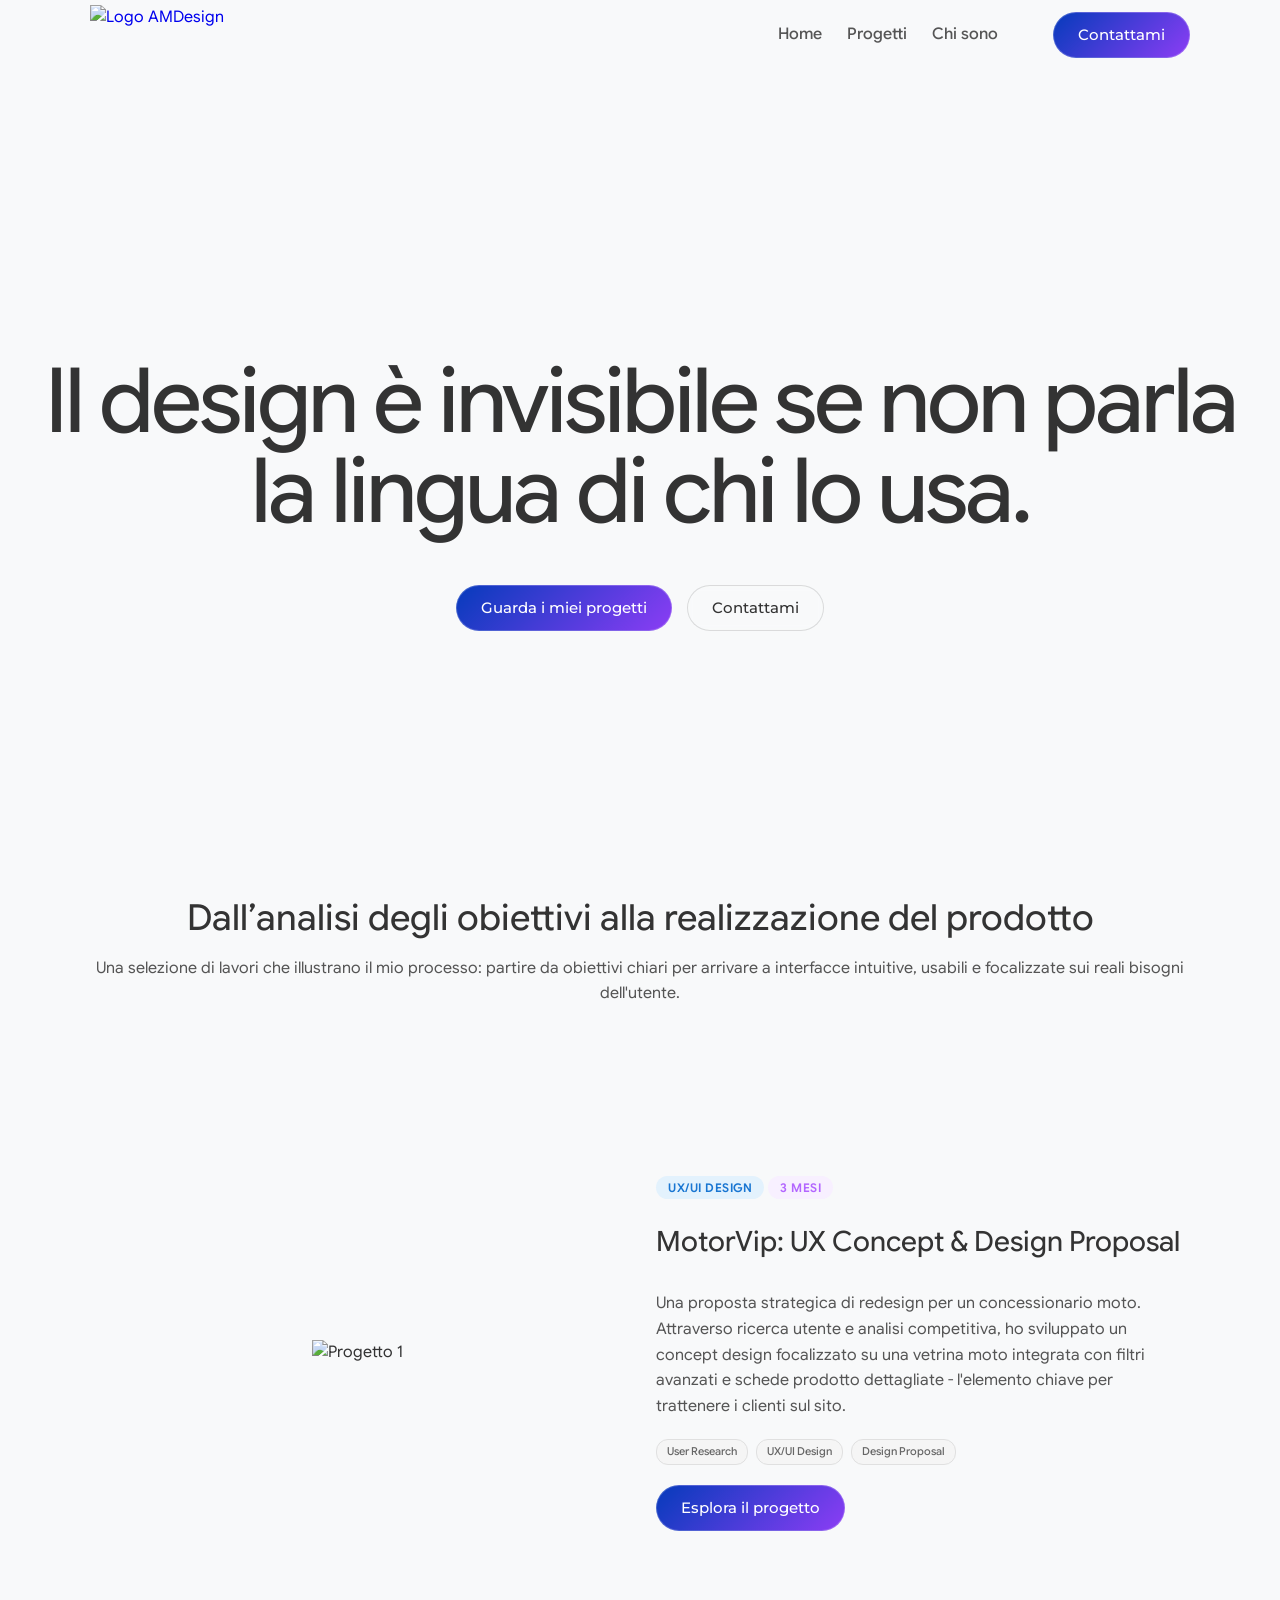
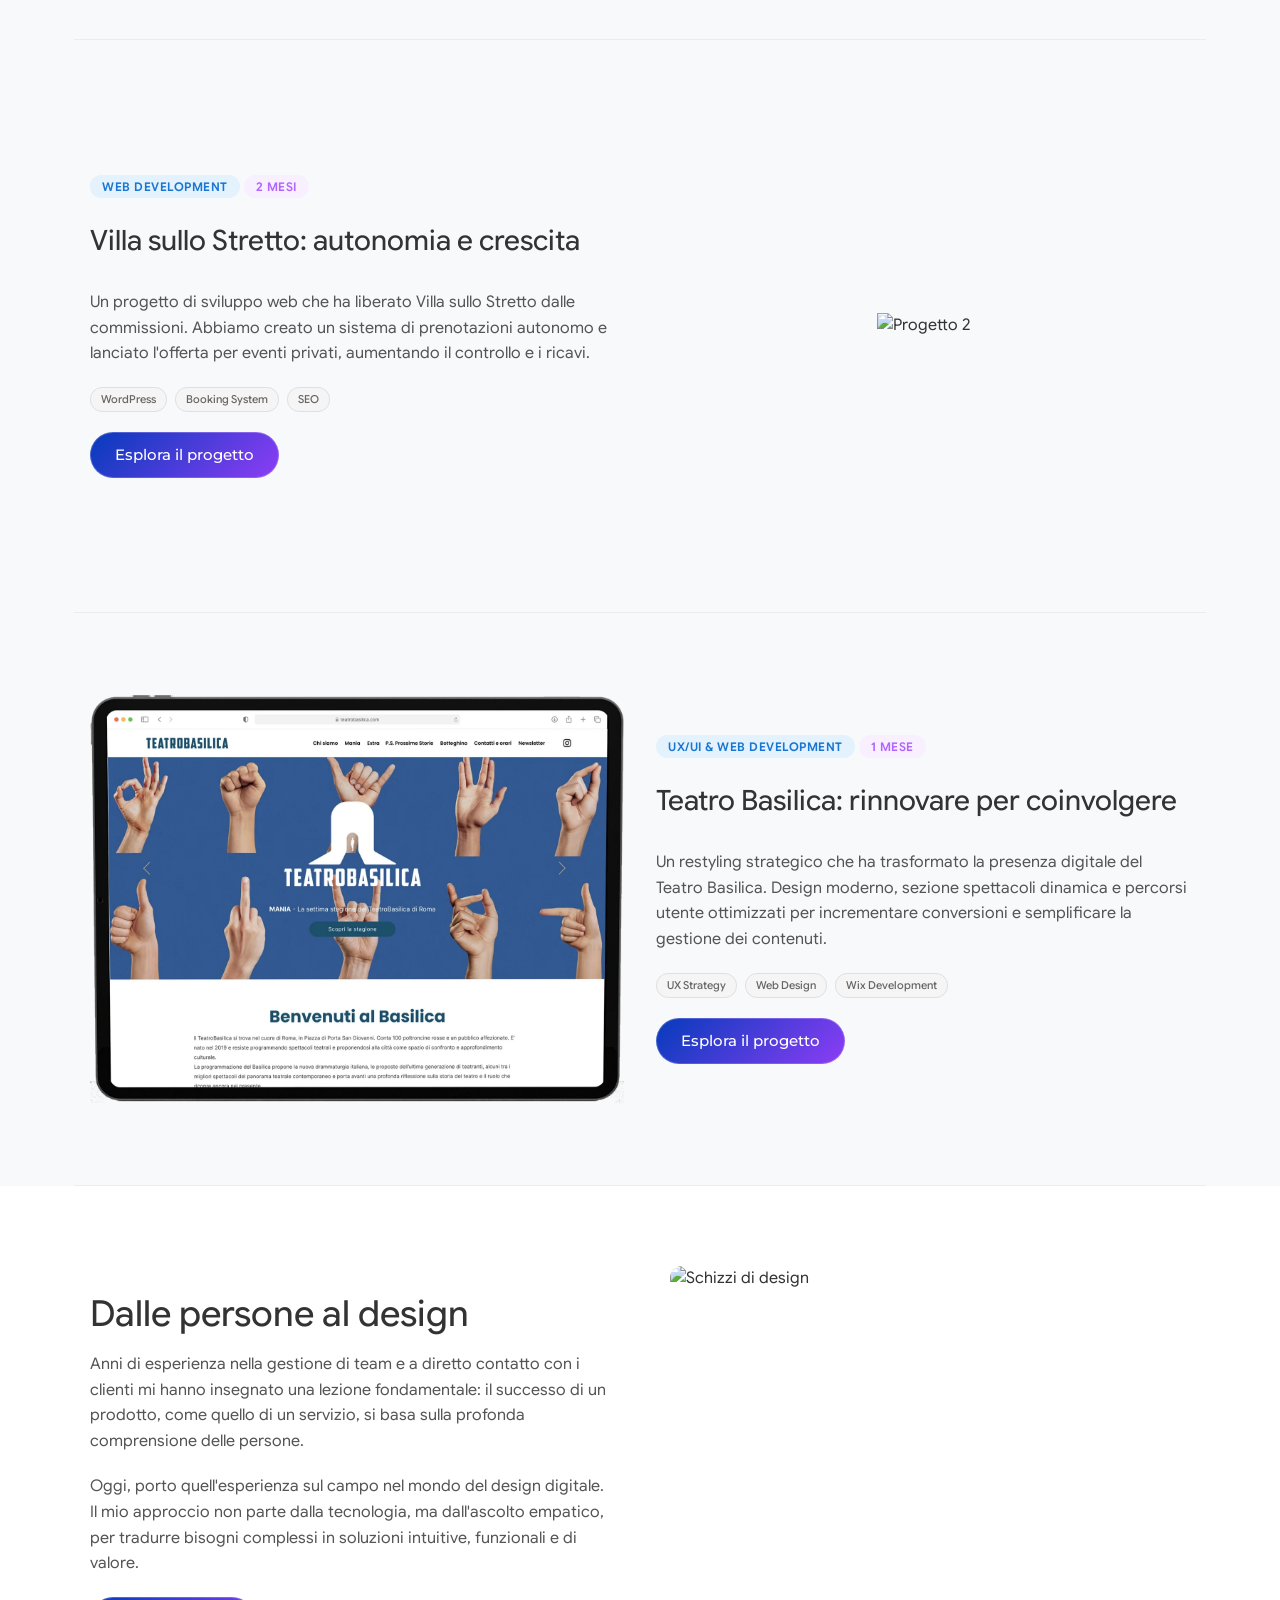
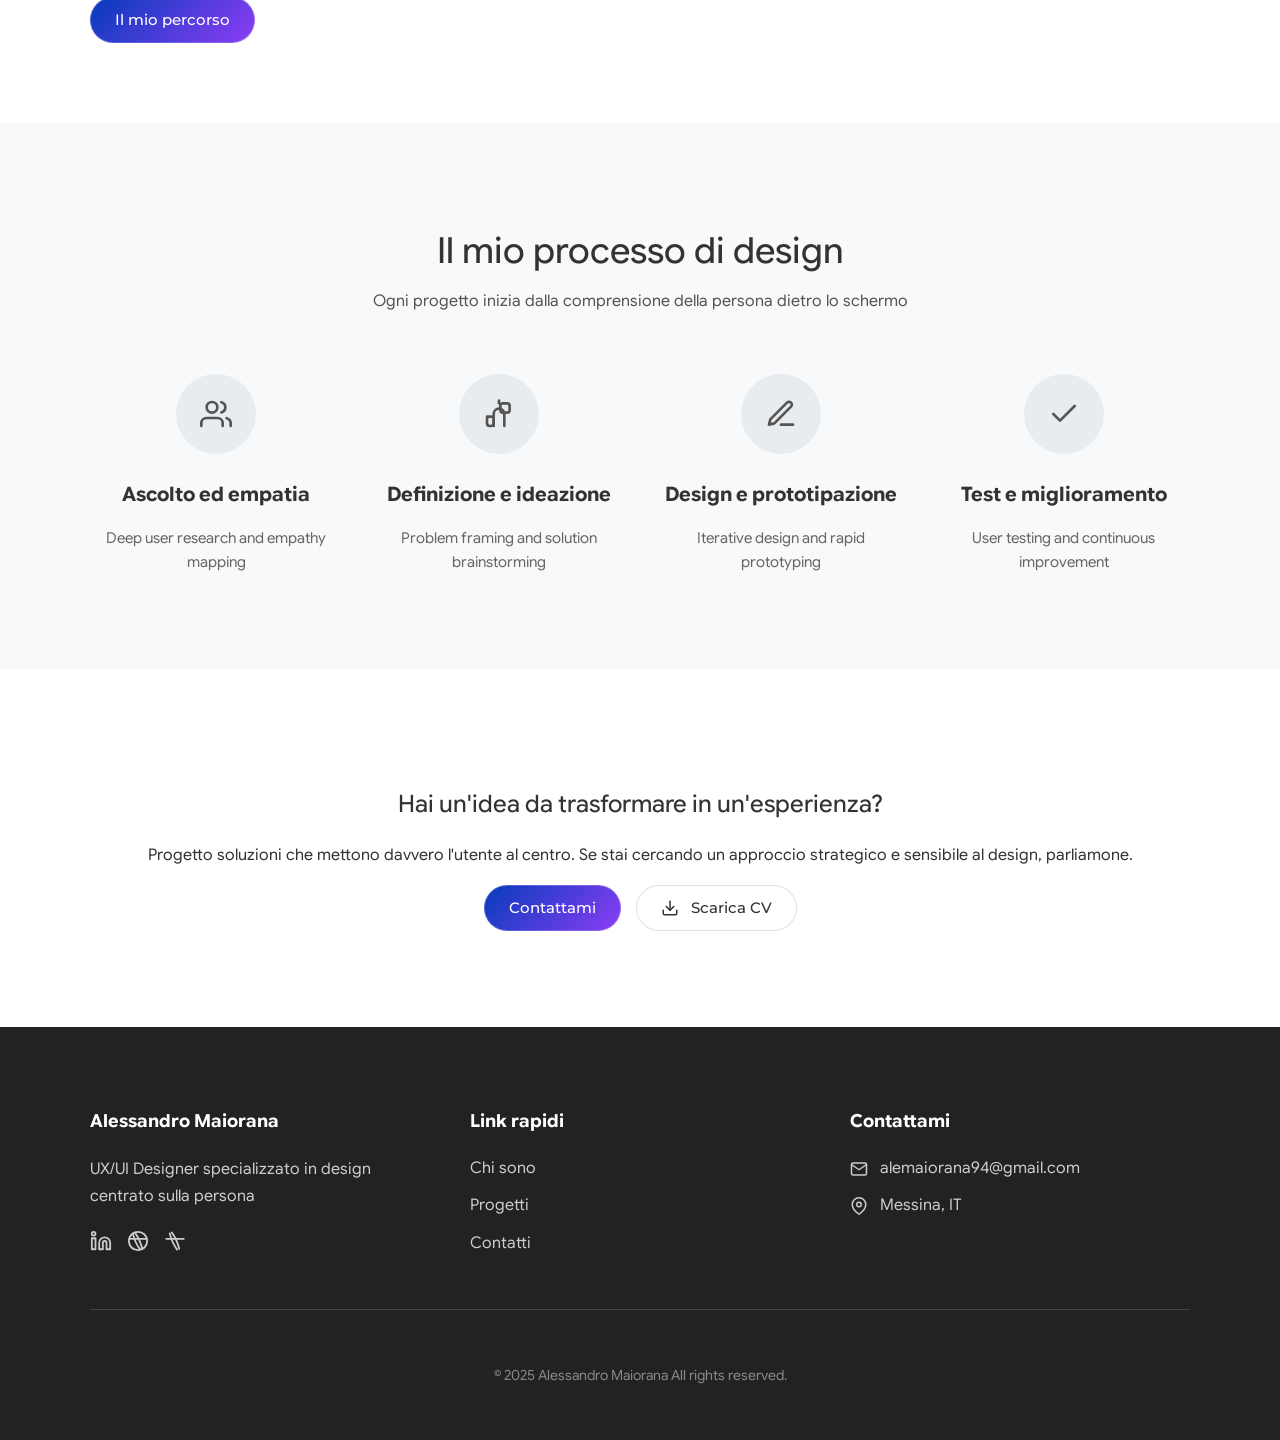
==== commit af7d1439: "Add files via upload" ====
--- a/index.html
+++ b/index.html
@@ -92,7 +92,8 @@
                     <span class="project-duration">3 mesi</span>
                 </div>
                 <h2 class="h2-project-home">MotorVip: UX Concept & Design Proposal</h2>
-                <p class="p-main">Una proposta strategica di redesign per un concessionario moto. Attraverso ricerca utente e analisi
+                <p class="p-main">Una proposta strategica di redesign per un concessionario moto. Attraverso ricerca
+                    utente e analisi
                     competitiva,
                     ho sviluppato un concept design focalizzato su una vetrina moto integrata con filtri avanzati
                     e schede prodotto dettagliate - l'elemento chiave per trattenere i clienti sul sito.</p>
@@ -101,7 +102,7 @@
                     <span>UX/UI Design</span>
                     <span>Design Proposal</span>
                 </div>
-                <a href="case-study-concessionario-moto.html" class="btn btn-primary">Vedi il case study</a>
+                <a href="case-study-concessionario-moto.html" class="btn btn-primary">Esplora il progetto</a>
             </div>
         </section>
 
--- a/style.css
+++ b/style.css
@@ -40,17 +40,16 @@
     font-size: 32px;
     /* Base Mobile */
     line-height: 1.0;
+    letter-spacing: -2px;
     font-weight: 450;
     margin: 0 auto 2.5rem auto;
-    max-width: 90%;
-    /* Evita che il testo tocchi i bordi su schermi piccoli */
 }
 
 /* --- H2 Per Sezioni Principali (Shared) --- */
 .h2-section {
     font-size: 26px;
     /* Base Mobile */
-    line-height: 1.2;
+    line-height: 1.0;
     font-weight: 450;
     margin-bottom: 20px;
 }
@@ -66,8 +65,8 @@
 
 /* --- H2 Per Lista Progetti (Scroll Page) --- */
 .h2-project-list {
-    font-size: 2rem;
-    /* Base Mobile */
+    font-size: 1.75rem;
+    /* Base Mobile più compatta per Reel */
     line-height: 1.1;
     font-weight: 450;
     margin: 0;
@@ -87,6 +86,7 @@
 
     .h1-hero {
         font-size: 48px;
+        line-height: 1.0;
         /* Desktop Standard (Case Study) */
     }
 
@@ -148,29 +148,42 @@
 }
 
 /* Su mobile/tablet: scroll fluido con snap proximity per effetto feed */
+/* Su mobile/tablet: effetto Reel (snapping obbligatorio) */
 @media (max-width: 991px) {
     body.progetti-page {
-        scroll-snap-type: y proximity;
+        scroll-snap-type: y mandatory;
+        overflow-x: hidden;
     }
 
     body.progetti-page .snap-section {
-        max-width: 1100px;
+        max-width: 100%;
         scroll-snap-align: start;
-        min-height: 100vh;
-        height: auto;
-        /* Altezza dinamica per effetto feed */
+        height: 100vh;
+        /* Fallback */
+        height: 100dvh;
+        min-height: 100dvh;
         scroll-snap-stop: always;
-        /* Forza stop su ogni sezione */
+        /* Impedisce il salto di sezioni */
+        padding: 0 1.25rem;
+        display: flex;
+        flex-direction: column;
+        justify-content: center;
+        align-items: center;
     }
 
     body.progetti-page .snap-section.progetti-hero {
-        height: 70vh;
-        max-height: 75vh;
-    }
-
-    /* Escludi footer dallo snap su mobile/tablet */
+        height: 100vh;
+        /* Fallback */
+        height: 100dvh;
+        max-height: none;
+    }
+
+    /* Su mobile lo snap deve essere forzato ovunque per l'effetto reel */
     body.progetti-page .snap-section.project-cta-section {
-        scroll-snap-align: none;
+        scroll-snap-align: start;
+        height: 100vh;
+        /* Fallback */
+        height: 100dvh;
     }
 }
 
@@ -198,15 +211,28 @@
     content: '';
     position: absolute;
     inset: 0;
-    /* Normal: Scuro a sinistra, sfuma a destra per accogliere il testo a sinistra */
+    /* Desktop default: sfumatura orizzontale */
     background: linear-gradient(90deg, rgba(0, 0, 0, 0.75) 0%, rgba(0, 0, 0, 0.45) 35%, rgba(0, 0, 0, 0.1) 70%, rgba(0, 0, 0, 0) 100%);
     pointer-events: none;
     z-index: 1;
 }
 
+@media (max-width: 991px) {
+    body.progetti-page .progetti-snap::before {
+        /* Mobile: Overlay scuro uniforme per leggibilità testo bianco centrato */
+        background: rgba(0, 0, 0, 0.55);
+    }
+}
+
 body.progetti-page .progetti-snap.reverse::before {
-    /* Reverse: Scuro a destra, sfuma a sinistra per accogliere il testo a destra */
+    /* Reverse Desktop: Scuro a destra */
     background: linear-gradient(270deg, rgba(0, 0, 0, 0.75) 0%, rgba(0, 0, 0, 0.45) 35%, rgba(0, 0, 0, 0.1) 70%, rgba(0, 0, 0, 0) 100%);
+}
+
+@media (max-width: 991px) {
+    body.progetti-page .progetti-snap.reverse::before {
+        background: rgba(0, 0, 0, 0.55);
+    }
 }
 
 body.progetti-page .progetti-section {
@@ -216,17 +242,30 @@
     width: 100%;
     margin: 0 auto;
     display: grid;
-    /* Normal Layout: Testo (4fr) a SX, Spazio (1fr) a DX */
+    /* Normal Layout Desktop: Testo a SX, Spazio a DX */
     grid-template-columns: minmax(360px, 4fr) 1fr;
     gap: 2.5rem;
     align-items: center;
     padding: 0;
-    padding-top: 2.5rem;
+}
+
+@media (max-width: 991px) {
+    body.progetti-page .progetti-section {
+        grid-template-columns: 1fr;
+        text-align: center;
+        padding-top: 0;
+    }
 }
 
 body.progetti-page .progetti-snap.reverse .progetti-section {
-    /* Reverse Layout: Spazio (1fr) a SX, Testo (4fr) a DX */
+    /* Reverse Layout Desktop: Spazio a SX, Testo a DX */
     grid-template-columns: 1fr minmax(360px, 4fr);
+}
+
+@media (max-width: 991px) {
+    body.progetti-page .progetti-snap.reverse .progetti-section {
+        grid-template-columns: 1fr;
+    }
 }
 
 body.progetti-page .progetti-snap.reverse .progetti-text {
@@ -254,6 +293,21 @@
     align-items: flex-start;
 }
 
+@media (max-width: 991px) {
+    body.progetti-page .progetti-text {
+        width: 100%;
+        align-items: center;
+        text-align: center;
+        gap: 1.5rem;
+    }
+
+    body.progetti-page .progetti-snap.reverse .progetti-text {
+        grid-column: 1;
+        align-items: center;
+        text-align: center;
+    }
+}
+
 body.progetti-page .progetti-cards {
     display: grid;
     grid-template-columns: 1fr 1fr;
@@ -262,8 +316,22 @@
     width: 100%;
 }
 
+@media (max-width: 991px) {
+    body.progetti-page .progetti-cards {
+        grid-template-columns: 1fr;
+        gap: 0.75rem;
+        /* Riduciamo il gap su mobile per risparmiare spazio */
+    }
+}
+
 body.progetti-page .progetti-card:first-child {
     grid-column: 1 / span 2;
+}
+
+@media (max-width: 991px) {
+    body.progetti-page .progetti-card:first-child {
+        grid-column: 1;
+    }
 }
 
 body.progetti-page .progetti-card {
@@ -272,13 +340,22 @@
     border-radius: 18px;
     padding: 1.6rem;
     backdrop-filter: blur(16px);
+    -webkit-backdrop-filter: blur(16px);
     box-shadow: 0 12px 28px rgba(0, 0, 0, 0.22);
     display: flex;
     flex-direction: column;
     gap: 0.75rem;
     align-items: flex-start;
     text-align: left;
-    /* Forza il testo a sinistra anche se il padre è allineato a destra */
+}
+
+@media (max-width: 991px) {
+    body.progetti-page .progetti-card {
+        padding: 1rem;
+        border-radius: 14px;
+        background: rgba(255, 255, 255, 0.08);
+        /* Leggermente più trasparente su mobile */
+    }
 }
 
 body.progetti-page .progetti-card h4 {
@@ -749,9 +826,11 @@
 
 /* -- Secondary Button -- */
 .btn-secondary {
-    background-color: transparent;
+    background-color: rgba(255, 255, 255, 0.01);
+    backdrop-filter: blur(4px);
+    -webkit-backdrop-filter: blur(4px);
     color: #333;
-    border: 1px solid rgba(0, 0, 0, 0.15);
+    border: 1px solid rgba(0, 0, 0, 0.12);
 }
 
 /* -- Light Buttons (For dark backgrounds) -- */
@@ -762,9 +841,11 @@
 }
 
 .btn-light-outline {
-    background-color: transparent;
+    background-color: rgba(255, 255, 255, 0.05);
+    backdrop-filter: blur(8px);
+    -webkit-backdrop-filter: blur(8px);
     color: #fff;
-    border: 1px solid #fff;
+    border: 1px solid rgba(255, 255, 255, 0.4);
 }
 
 /* --- LE MIE CTA (Desktop Enhancements) --- */
@@ -784,8 +865,9 @@
 
     .btn-secondary:hover {
         color: #000;
-        border-color: rgba(0, 0, 0, 0.3);
-        background-color: rgba(0, 0, 0, 0.08);
+        border-color: rgba(0, 0, 0, 0.25);
+        background-color: rgba(255, 255, 255, 0.3);
+        box-shadow: 0 4px 15px rgba(0, 0, 0, 0.04);
     }
 
     .btn-light-solid:hover {
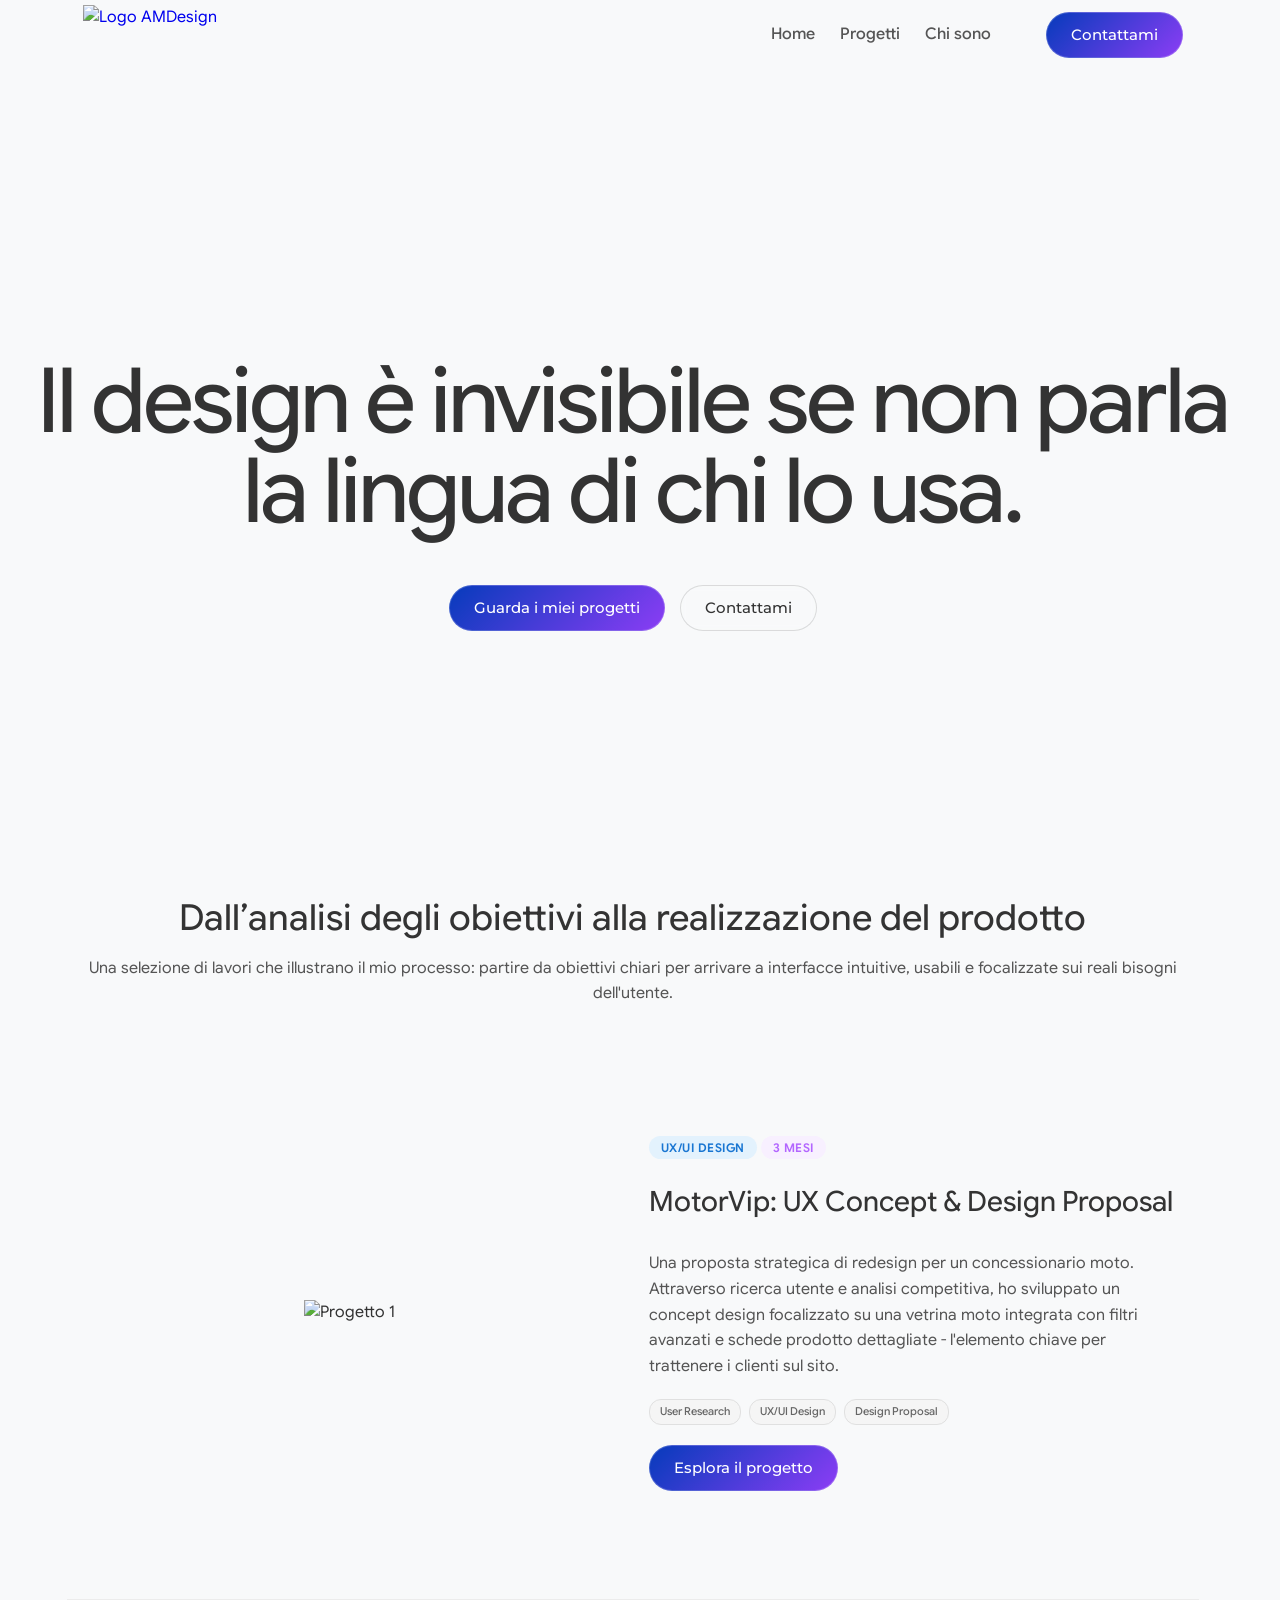
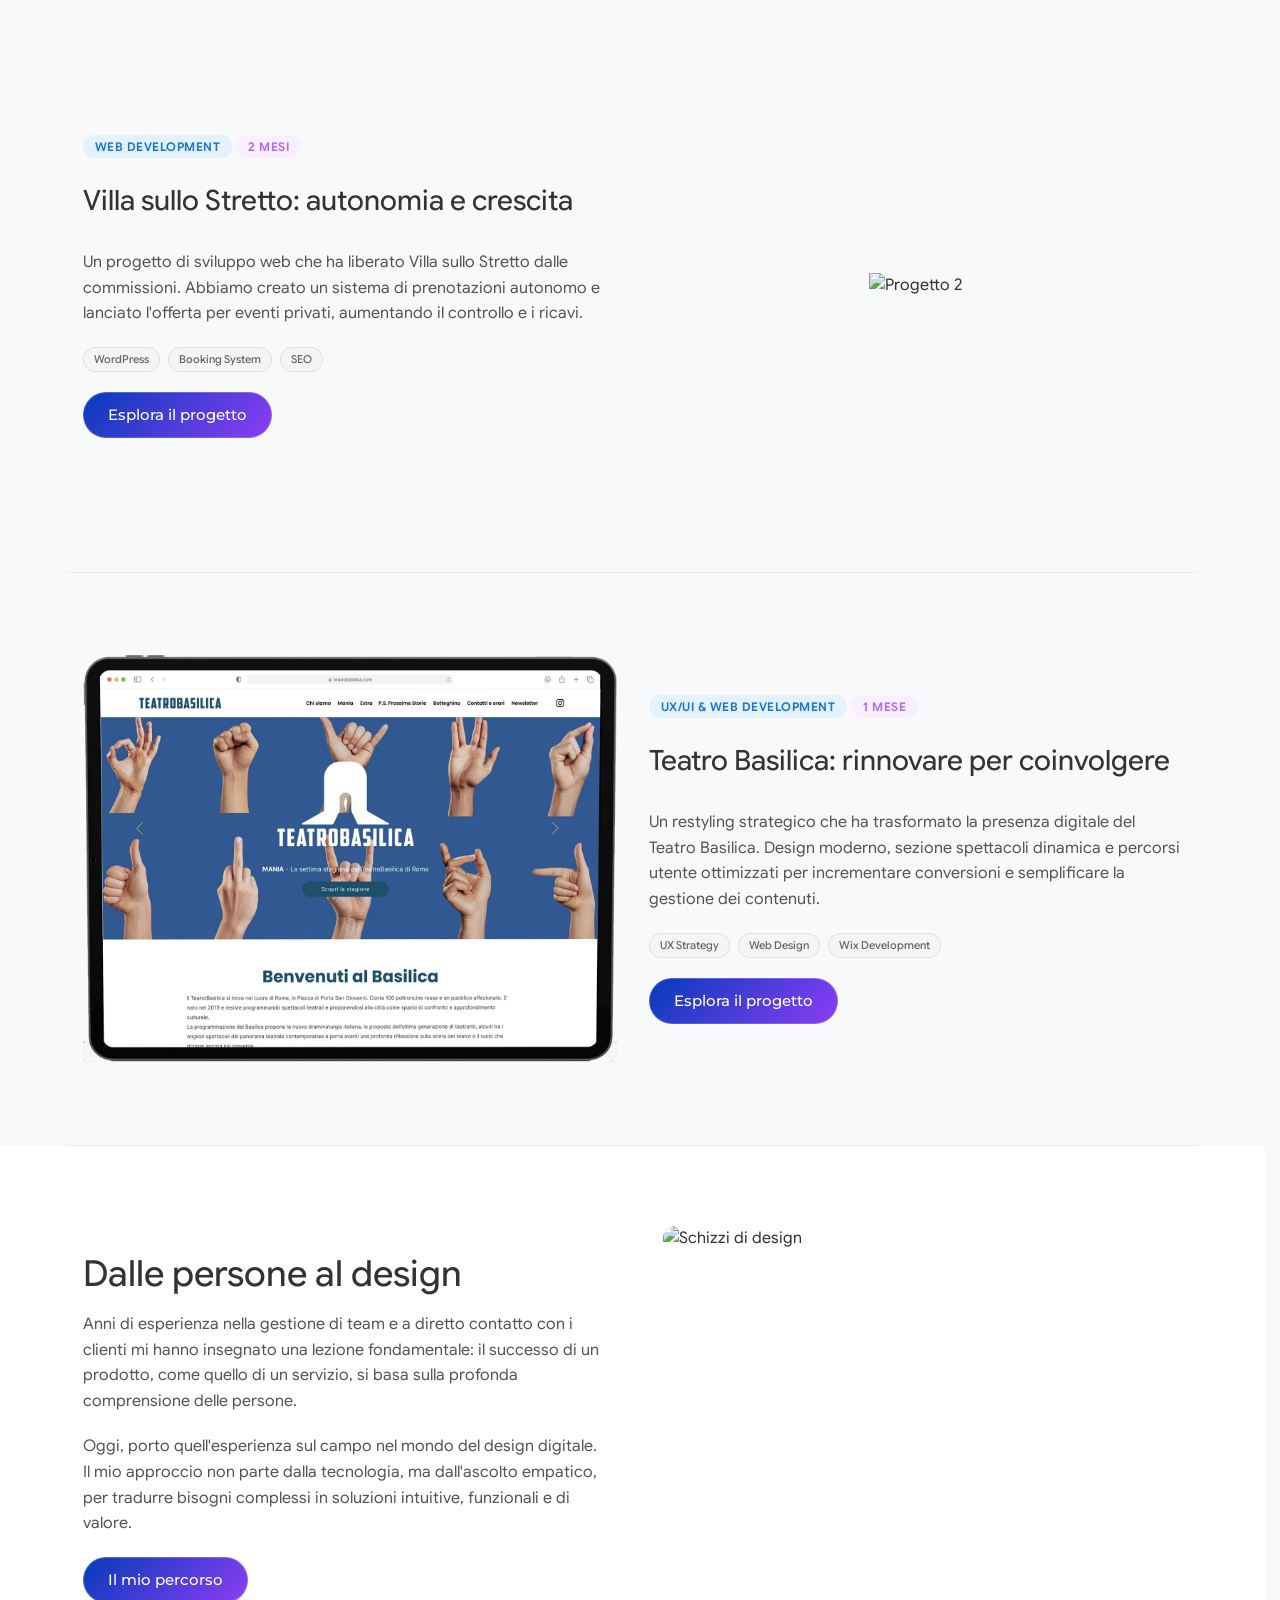
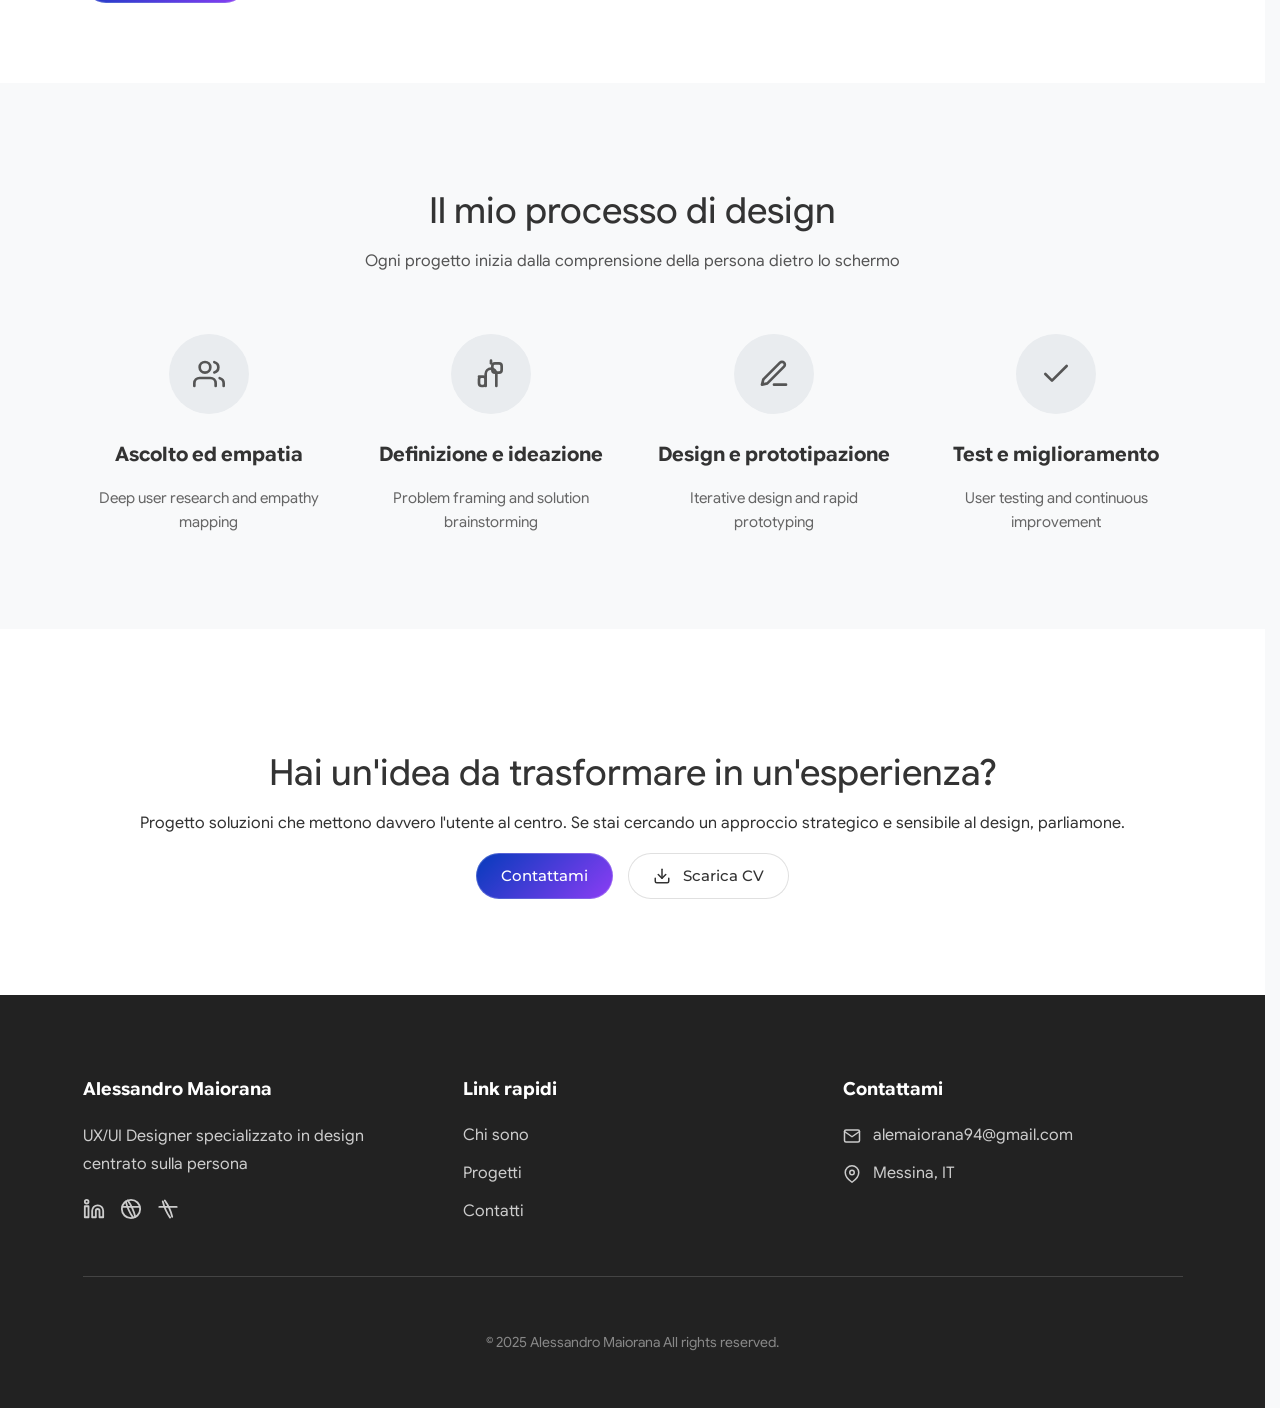
==== commit 289e958d: "Add files via upload" ====
--- a/index.html
+++ b/index.html
@@ -258,7 +258,7 @@
 
         <section class="cta-section">
             <div class="container">
-                <h2 class="scroll-animate fade-in delay-1 hover-text-container">
+                <h2 class="scroll-animate fade-in delay-1 hover-text-container h2-section">
                     <span class="base-text">Hai un'idea da trasformare in un'esperienza?</span>
                     <span class="hover-text">Hai un'idea da trasformare in un'esperienza?</span>
                 </h2>
--- a/style.css
+++ b/style.css
@@ -1,2528 +1,2747 @@
-@font-face {
-    font-family: 'Google Sans Flex';
-    font-style: normal;
-    font-weight: 100 900;
-    font-display: swap;
-    src: url('fonts/google-sans-flex-latin.woff2') format('woff2');
-}
-
-/* ======================== */
-/* STILI GENERALI E GLOBALI */
-/* ======================== */
-
-body {
-    font-family: 'Google Sans Flex', sans-serif;
-    background-color: #f8f9fa;
-    color: #333;
-    margin: 0;
-    line-height: 1.6;
-    overflow-x: hidden;
-}
-
-html {
-    scroll-behavior: smooth;
-}
-
-h1,
-h2 {
-    font-weight: 450;
-}
-
-
-
-
-/* =========================== */
-/* SISTEMA TIPOGRAFICO (MOBILE-FIRST) */
-/* =========================== */
-
-/* --- H1 Hero (Unico) --- */
-.h1-hero {
-    font-size: 32px;
-    /* Base Mobile */
-    line-height: 1.0;
-    letter-spacing: -2px;
-    font-weight: 450;
-    margin: 0 auto 2.5rem auto;
-}
-
-/* --- H2 Per Sezioni Principali (Shared) --- */
-.h2-section {
-    font-size: 26px;
-    /* Base Mobile */
-    line-height: 1.0;
-    font-weight: 450;
-    margin-bottom: 20px;
-}
-
-/* --- H2 Per Progetti in Home (Cards) --- */
-.h2-project-home {
-    font-size: 22px;
-    /* Base Mobile */
-    line-height: 1.3;
-    font-weight: 450;
-    margin-bottom: 15px;
-}
-
-/* --- H2 Per Lista Progetti (Scroll Page) --- */
-.h2-project-list {
-    font-size: 1.75rem;
-    /* Base Mobile più compatta per Reel */
-    line-height: 1.1;
-    font-weight: 450;
-    margin: 0;
-}
-
-/* --- Paragrafo Standard --- */
-.p-main {
-    font-size: 16px;
-    /* Base Mobile */
-    line-height: 1.6;
-    color: #555;
-    margin-bottom: 20px;
-}
-
-/* --- Desktop Typography Enhancements --- */
-@media (min-width: 992px) {
-
-    .h1-hero {
-        font-size: 48px;
-        line-height: 1.0;
-        /* Desktop Standard (Case Study) */
-    }
-
-    #home-hero-title.h1-hero {
-        font-size: 90px;
-        /* Hero Home (Ultra Large) */
-        letter-spacing: -3px;
-        margin: 0 auto;
-        padding-top: 3rem;
-        padding-bottom: 3rem;
-        max-width: 1300px;
-    }
-
-    .h2-section {
-        font-size: 2.25rem;
-        /* ~36px */
-    }
-
-    .h2-project-home {
-        font-size: 28px;
-    }
-
-    .h2-project-list {
-        font-size: 3rem;
-        /* 48px specifica per la pagina progetti */
-    }
-
-    .p-main {
-        font-size: 16px;
-    }
-}
-
-
-/*PROVIAMO L'EFFETTO PARALLAX*/
-.parallax-container {
-    perspective: 800px;
-    /* Aumenta la profondità 3D */
-}
-
-.parallax-img {
-    transition: transform 0.2s cubic-bezier(.25, .46, .45, .94);
-    will-change: transform;
-}
-
-/* =========================== */
-/* ONE-PAGE SCROLL (Pagina Progetti) */
-/* =========================== */
-
-body.progetti-page {
-    scroll-behavior: smooth;
-}
-
-body.progetti-page:not(.scroll-locked) {
-    scroll-snap-type: y mandatory;
-}
-
-body.progetti-page.scroll-locked {
-    overflow: hidden;
-}
-
-/* Su mobile/tablet: scroll fluido con snap proximity per effetto feed */
-/* Su mobile/tablet: effetto Reel (snapping obbligatorio) */
-@media (max-width: 991px) {
-    body.progetti-page {
-        scroll-snap-type: y mandatory;
-        overflow-x: hidden;
-    }
-
-    body.progetti-page .snap-section {
-        max-width: 100%;
-        scroll-snap-align: start;
-        height: 100vh;
-        /* Fallback */
-        height: 100dvh;
-        min-height: 100dvh;
-        scroll-snap-stop: always;
-        /* Impedisce il salto di sezioni */
-        padding: 0 1.25rem;
-        display: flex;
-        flex-direction: column;
-        justify-content: center;
-        align-items: center;
-    }
-
-    body.progetti-page .snap-section.progetti-hero {
-        height: 100vh;
-        /* Fallback */
-        height: 100dvh;
-        max-height: none;
-    }
-
-    /* Su mobile lo snap deve essere forzato ovunque per l'effetto reel */
-    body.progetti-page .snap-section.project-cta-section {
-        scroll-snap-align: start;
-        height: 100vh;
-        /* Fallback */
-        height: 100dvh;
-    }
-}
-
-body.progetti-page .snap-section {
-    scroll-snap-align: center;
-    min-height: 100vh;
-    height: auto;
-    box-sizing: border-box;
-    display: flex;
-    flex-direction: column;
-    justify-content: center;
-    padding: 0 2rem;
-    position: relative;
-}
-
-body.progetti-page .progetti-snap {
-    position: relative;
-    background-size: cover;
-    background-position: center;
-    background-repeat: no-repeat;
-    overflow: hidden;
-}
-
-body.progetti-page .progetti-snap::before {
-    content: '';
-    position: absolute;
-    inset: 0;
-    /* Desktop default: sfumatura orizzontale */
-    background: linear-gradient(90deg, rgba(0, 0, 0, 0.75) 0%, rgba(0, 0, 0, 0.45) 35%, rgba(0, 0, 0, 0.1) 70%, rgba(0, 0, 0, 0) 100%);
-    pointer-events: none;
-    z-index: 1;
-}
-
-@media (max-width: 991px) {
-    body.progetti-page .progetti-snap::before {
-        /* Mobile: Overlay scuro uniforme per leggibilità testo bianco centrato */
-        background: rgba(0, 0, 0, 0.55);
-    }
-}
-
-body.progetti-page .progetti-snap.reverse::before {
-    /* Reverse Desktop: Scuro a destra */
-    background: linear-gradient(270deg, rgba(0, 0, 0, 0.75) 0%, rgba(0, 0, 0, 0.45) 35%, rgba(0, 0, 0, 0.1) 70%, rgba(0, 0, 0, 0) 100%);
-}
-
-@media (max-width: 991px) {
-    body.progetti-page .progetti-snap.reverse::before {
-        background: rgba(0, 0, 0, 0.55);
-    }
-}
-
-body.progetti-page .progetti-section {
-    position: relative;
-    z-index: 2;
-    max-width: 1400px;
-    width: 100%;
-    margin: 0 auto;
-    display: grid;
-    /* Normal Layout Desktop: Testo a SX, Spazio a DX */
-    grid-template-columns: minmax(360px, 4fr) 1fr;
-    gap: 2.5rem;
-    align-items: center;
-    padding: 0;
-}
-
-@media (max-width: 991px) {
-    body.progetti-page .progetti-section {
-        grid-template-columns: 1fr;
-        text-align: center;
-        padding-top: 0;
-    }
-}
-
-body.progetti-page .progetti-snap.reverse .progetti-section {
-    /* Reverse Layout Desktop: Spazio a SX, Testo a DX */
-    grid-template-columns: 1fr minmax(360px, 4fr);
-}
-
-@media (max-width: 991px) {
-    body.progetti-page .progetti-snap.reverse .progetti-section {
-        grid-template-columns: 1fr;
-    }
-}
-
-body.progetti-page .progetti-snap.reverse .progetti-text {
-    /* Posiziona il testo nella seconda colonna del reverse */
-    grid-column: 2;
-    /* Allinea il CONTENITORE stesso a destra della griglia */
-    justify-self: end;
-    /* Allinea tutto a destra per il reverse */
-    align-items: flex-end;
-    text-align: right;
-}
-
-body.progetti-page .progetti-text {
-    background: transparent;
-    color: rgba(255, 255, 255, 0.95);
-    border: none;
-    backdrop-filter: none;
-    box-shadow: none;
-    width: 80%;
-
-    /* Gestione dello spazio TRA i messaggi interni (Titolo, P, Cards) */
-    display: flex;
-    flex-direction: column;
-    gap: 2rem;
-    align-items: flex-start;
-}
-
-@media (max-width: 991px) {
-    body.progetti-page .progetti-text {
-        width: 100%;
-        align-items: center;
-        text-align: center;
-        gap: 1.5rem;
-    }
-
-    body.progetti-page .progetti-snap.reverse .progetti-text {
-        grid-column: 1;
-        align-items: center;
-        text-align: center;
-    }
-}
-
-body.progetti-page .progetti-cards {
-    display: grid;
-    grid-template-columns: 1fr 1fr;
-    grid-template-rows: auto auto;
-    gap: 1.5rem;
-    width: 100%;
-}
-
-@media (max-width: 991px) {
-    body.progetti-page .progetti-cards {
-        grid-template-columns: 1fr;
-        gap: 0.75rem;
-        /* Riduciamo il gap su mobile per risparmiare spazio */
-    }
-}
-
-body.progetti-page .progetti-card:first-child {
-    grid-column: 1 / span 2;
-}
-
-@media (max-width: 991px) {
-    body.progetti-page .progetti-card:first-child {
-        grid-column: 1;
-    }
-}
-
-body.progetti-page .progetti-card {
-    background: rgba(255, 255, 255, 0.12);
-    border: 1px solid rgba(255, 255, 255, 0.18);
-    border-radius: 18px;
-    padding: 1.6rem;
-    backdrop-filter: blur(16px);
-    -webkit-backdrop-filter: blur(16px);
-    box-shadow: 0 12px 28px rgba(0, 0, 0, 0.22);
-    display: flex;
-    flex-direction: column;
-    gap: 0.75rem;
-    align-items: flex-start;
-    text-align: left;
-}
-
-@media (max-width: 991px) {
-    body.progetti-page .progetti-card {
-        padding: 1rem;
-        border-radius: 14px;
-        background: rgba(255, 255, 255, 0.08);
-        /* Leggermente più trasparente su mobile */
-    }
-}
-
-body.progetti-page .progetti-card h4 {
-    margin: 0;
-    font-size: 18px;
-}
-
-body.progetti-page .progetti-card p {
-    margin: 0;
-    font-size: 14px;
-    color: rgba(255, 255, 255, 0.85);
-    line-height: 1.5;
-}
-
-body.progetti-page .progetti-card .tag {
-    align-self: flex-start;
-    padding: 6px 12px;
-    font-size: 12px;
-    border-radius: 999px;
-    background: rgba(255, 255, 255, 0.18);
-    border: 1px solid rgba(255, 255, 255, 0.25);
-    color: rgba(255, 255, 255, 0.95);
-}
-
-/* body.progetti-page .progetti-text h2 rimosso - gestito da .h2-project-list */
-
-
-/* Rimossa ex-regola only text inefficace dato l'alternanza tramite .reverse */
-
-body.progetti-page .project-image {
-    justify-content: center;
-    overflow: visible;
-    width: 100%;
-}
-
-body.progetti-page .project-image img {
-    max-width: 420px;
-    width: 100%;
-    height: auto;
-    transform: translateY(0);
-    transition: transform 0.5s ease;
-}
-
-body.progetti-page .project-image img:hover {
-    transform: translateY(-8px);
-}
-
-body.progetti-page .snap-section.progetti-hero {
-    justify-content: center;
-    align-items: center;
-    height: 70vh;
-    max-height: 75vh;
-    text-align: center;
-}
-
-body.progetti-page .progetti-hero .container-narrow {
-    display: flex;
-    flex-direction: column;
-    align-items: center;
-    justify-content: center;
-    gap: 1rem;
-}
-
-body.progetti-page .scroll-indicator {
-    margin-top: 2rem;
-    font-size: 2rem;
-    opacity: 0.6;
-    animation: bounce 1.8s infinite;
-}
-
-body.progetti-page .sublead {
-    margin-top: 1rem;
-    opacity: 0.75;
-    max-width: 450px;
-    line-height: 1.5;
-}
-
-@keyframes bounce {
-
-    0%,
-    20%,
-    50%,
-    80%,
-    100% {
-        transform: translateY(0);
-    }
-
-    40% {
-        transform: translateY(-20px);
-    }
-
-    60% {
-        transform: translateY(-10px);
-    }
-}
-
-
-
-
-
-/* --- Sezioni progetti layout alternato --- */
-.project-section {
-    display: grid;
-    grid-template-columns: 1fr 1fr;
-    height: 60vh;
-    max-width: 1100px;
-    margin: 0 auto;
-    gap: 2rem;
-    padding: 1rem 1rem;
-    align-items: stretch;
-    border-bottom: 1px solid #e7e7e7b2;
-}
-
-.project-image,
-.project-text {
-    height: 100%;
-    display: flex;
-    align-items: center;
-    justify-content: center;
-}
-
-.project-image {
-    justify-content: center;
-    overflow: hidden;
-    width: 100%;
-    height: 100%;
-}
-
-.project-image img {
-    max-height: 100%;
-    max-width: 100%;
-    object-fit: contain;
-    display: block;
-}
-
-.project-text {
-    flex-direction: column;
-    justify-content: center;
-    align-items: flex-start;
-    text-align: left;
-    padding-right: 0;
-}
-
-
-.project-type,
-.project-duration {
-    font-size: 12px;
-    font-weight: 600;
-    padding: 4px 12px;
-    border-radius: 20px;
-    text-transform: uppercase;
-    letter-spacing: 0.5px;
-}
-
-.project-type {
-    background-color: #e3f2fd;
-    color: #1976d2;
-}
-
-.project-duration {
-    background-color: #f8f0ff;
-    /* Versione molto chiara del viola del logo */
-    color: #b366ff;
-    /* Versione più chiara del viola del logo */
-}
-
-/* Stili per i tag dei progetti */
-.project-tags {
-    display: flex;
-    gap: 8px;
-    margin-bottom: 20px;
-    flex-wrap: wrap;
-}
-
-.project-tags span {
-    font-size: 11px;
-    font-weight: 500;
-    padding: 3px 10px;
-    background-color: #f5f5f5;
-    color: #666;
-    border-radius: 12px;
-    border: 1px solid #e0e0e0;
-}
-
-.project-section.reverse {
-    direction: ltr;
-}
-
-.project-section.reverse>.project-image {
-    grid-column: 2;
-    grid-row: 1;
-}
-
-.project-section.reverse>.project-text {
-    grid-column: 1;
-    grid-row: 1;
-}
-
-
-
-
-
-
-
-
-
-
-
-
-.container {
-    margin: 0 auto;
-    padding: 0 2rem;
-    max-width: 1100px;
-}
-
-.container-hero {
-    margin: 0 auto;
-    padding: 0 2rem;
-}
-
-.container-narrow {
-    max-width: 800px;
-    /* Un contenitore più stretto per il testo */
-    margin: 0 auto;
-    padding: 0 2rem;
-}
-
-/* Stile per l'icona Hamburger */
-.hamburger {
-    display: none;
-    /* Nascosto di default su desktop */
-    border: none;
-    background: none;
-    cursor: pointer;
-    padding: 0;
-    width: 30px;
-    height: 30px;
-    position: relative;
-}
-
-.hamburger .bar {
-    display: block;
-    width: 25px;
-    height: 3px;
-    margin: 5px auto;
-    background-color: #333;
-    transition: all 0.6s cubic-bezier(0.68, -0.55, 0.265, 1.55);
-    border-radius: 2px;
-    position: absolute;
-    left: 0;
-    right: 0;
-}
-
-.hamburger .bar:nth-child(1) {
-    top: 5px;
-}
-
-.hamburger .bar:nth-child(2) {
-    top: 13px;
-}
-
-.hamburger .bar:nth-child(3) {
-    top: 21px;
-}
-
-/* Morphing Fluido - Animazione Attiva */
-.hamburger.is-active .bar:nth-child(1) {
-    transform: translateY(8px) rotate(45deg) scaleX(0.8);
-    border-radius: 50%;
-}
-
-.hamburger.is-active .bar:nth-child(2) {
-    transform: scaleX(0.3);
-    opacity: 0;
-}
-
-.hamburger.is-active .bar:nth-child(3) {
-    transform: translateY(-8px) rotate(-45deg) scaleX(0.8);
-    border-radius: 50%;
-}
-
-/*Il logo non deve apparire su desktop in quanto questo è un contenitore 
-per il logo fixed che si sovrappone quando apro il menu hamburger*/
-.mobile-logo-container {
-    display: none;
-}
-
-
-
-
-/* =========================== */
-/* STILI DEI COMPONENTI COMUNI */
-/* =========================== */
-
-/* --- Barra di Navigazione --- */
-header {
-    position: sticky;
-    display: flex;
-    align-items: center;
-    width: 100%;
-    min-height: 60px;
-    padding: 5px 0;
-    background-color: transparent;
-    box-shadow: none;
-    top: 0;
-    z-index: 100;
-    transition: background-color 0.6s, box-shadow 1s;
-}
-
-header.navbar-scrolled,
-/*Come diventa la navbar quando scrollo*/
-header:hover {
-    background-color: rgba(255, 255, 255, 0.85);
-    /* bianco trasparente */
-    backdrop-filter: blur(12px);
-    -webkit-backdrop-filter: blur(12px);
-    /* per Safari */
-    box-shadow: 0 4px 12px rgba(0, 0, 0, 0.06);
-    transition: background-color 0.6s, box-shadow 1s, backdrop-filter 0.6s;
-}
-
-/*L'ombra sotto l'header*/
-header::after {
-    content: '';
-    position: absolute;
-    bottom: 0;
-    left: 0;
-    width: 100%;
-    height: 80px;
-    box-shadow: none;
-    z-index: -1;
-    /* Mette l'ombra dietro l'header, facendola sporgere solo sotto */
-    transition: box-shadow 1s;
-}
-
-
-/*PER FAR SCORRERE VIA LA NAVBAR
-.header-hidden {
-    transform: translateY(-100%);
-} */
-
-header .container {
-    width: 100%;
-    display: flex;
-    justify-content: space-between;
-    align-items: center;
-}
-
-.logo {
-    display: flex;
-    align-items: center;
-    /* Allinea l'immagine verticalmente al centro */
-    /* Rimuoviamo gli stili per il testo che non servono più */
-    font-size: inherit;
-    font-weight: normal;
-    text-decoration: none;
-}
-
-/* Regola per l'immagine del logo stessa */
-.logo img {
-    height: 60px;
-    /*Il logo comanda su tutto l'header */
-    width: auto;
-    /* La larghezza si adatta in automatico */
-}
-
-nav {
-    display: flex;
-    align-items: center;
-    gap: 20px;
-    /* spazio tra ul e bottone */
-}
-
-/* Spazio tra i link e la CTA */
-nav .btn-primary {
-    margin-left: 30px;
-}
-
-nav ul {
-    display: flex;
-    align-items: center;
-    /* Centra verticalmente i link */
-    gap: 25px;
-    /* Mantieni il gap tra i link */
-    margin: 0;
-    padding: 0;
-    list-style: none;
-}
-
-nav a {
-    text-decoration: none;
-    color: #555;
-    font-weight: 500;
-    transition: color 0.3s ease;
-}
-
-nav a:hover {
-    color: #000;
-}
-
-/* --- LE MIE CTA --- */
-
-/* Mobile First (Base) */
-.btn {
-    font-family: 'Montserrat', sans-serif;
-    font-weight: 500;
-    padding: 10px 24px;
-    border-radius: 999px;
-    text-decoration: none;
-    font-size: 15px;
-    display: inline-flex;
-    align-items: center;
-    justify-content: center;
-    gap: 12px;
-    border: 1px solid transparent;
-    transition: all 1s cubic-bezier(0.23, 1, 0.32, 1);
-    cursor: pointer;
-    position: relative;
-    overflow: hidden;
-    z-index: 1;
-}
-
-.btn svg {
-    width: 18px;
-    height: 18px;
-    transition: transform 1s cubic-bezier(0.23, 1, 0.32, 1);
-}
-
-/* Base Interactions */
-.btn:active {
-    transform: scale(0.96);
-}
-
-.btn:focus {
-    outline: none;
-}
-
-.btn:focus-visible {
-    outline: 2px solid #b366ff;
-    outline-offset: 4px;
-}
-
-/* -- Primary Button -- */
-.btn-primary {
-    color: #fff;
-    background: linear-gradient(135deg, #053bbb 0%, #8c3df5 100%);
-    background-size: 102% 102%;
-    /* Fix rendering artifact at rounded edges */
-    background-position: center;
-    border: 1px solid rgba(255, 255, 255, 0.2);
-}
-
-.btn-primary::before {
-    content: '';
-    position: absolute;
-    top: 0;
-    left: -150%;
-    width: 150%;
-    height: 100%;
-    background: linear-gradient(90deg,
-            transparent,
-            rgba(255, 255, 255, 0.3),
-            transparent);
-    transform: skewX(-20deg);
-    transition: all 1.4s cubic-bezier(0.23, 1, 0.32, 1);
-    z-index: -1;
-}
-
-/* -- Secondary Button -- */
-.btn-secondary {
-    background-color: rgba(255, 255, 255, 0.01);
-    backdrop-filter: blur(4px);
-    -webkit-backdrop-filter: blur(4px);
-    color: #333;
-    border: 1px solid rgba(0, 0, 0, 0.12);
-}
-
-/* -- Light Buttons (For dark backgrounds) -- */
-.btn-light-solid {
-    background-color: #fff;
-    color: #111;
-    border-color: #fff;
-}
-
-.btn-light-outline {
-    background-color: rgba(255, 255, 255, 0.05);
-    backdrop-filter: blur(8px);
-    -webkit-backdrop-filter: blur(8px);
-    color: #fff;
-    border: 1px solid rgba(255, 255, 255, 0.4);
-}
-
-/* --- LE MIE CTA (Desktop Enhancements) --- */
-
-@media (min-width: 992px) {
-
-
-    .btn-primary:hover {
-        border-color: rgba(161, 161, 161, 0.4);
-        filter: brightness(0.85);
-        color: #fff;
-    }
-
-    .btn-primary:hover::before {
-        left: 150%;
-    }
-
-    .btn-secondary:hover {
-        color: #000;
-        border-color: rgba(0, 0, 0, 0.25);
-        background-color: rgba(255, 255, 255, 0.3);
-        box-shadow: 0 4px 15px rgba(0, 0, 0, 0.04);
-    }
-
-    .btn-light-solid:hover {
-        background-color: #ddd;
-        border-color: #ddd;
-    }
-
-    .btn-light-outline:hover {
-        background-color: #fff;
-        color: #111;
-        border-color: #fff;
-    }
-
-    .btn:hover svg {
-        transform: translateX(4px);
-    }
-}
-
-a:focus {
-    outline: none;
-}
-
-a:focus-visible {
-    outline: 2px solid #b366ff;
-    outline-offset: 2px;
-}
-
-
-/* --- Footer --- */
-footer {
-    background-color: #222;
-    color: #ccc;
-    padding: 80px 0 40px 0;
-}
-
-.footer-top {
-    display: flex;
-    justify-content: space-between;
-    gap: 40px;
-    margin-bottom: 40px;
-}
-
-.footer-col {
-    flex: 1;
-}
-
-.footer-col h3 {
-    color: #fff;
-    font-size: 18px;
-    font-weight: 700;
-    margin-top: 0;
-    margin-bottom: 20px;
-}
-
-.footer-about p {
-    line-height: 1.7;
-    margin-bottom: 20px;
-}
-
-.social-links {
-    display: flex;
-    gap: 15px;
-}
-
-.social-links a {
-    color: #ccc;
-    transition: color 0.3s ease;
-}
-
-.social-links a:hover {
-    color: #fff;
-}
-
-.social-links svg {
-    width: 22px;
-    height: 22px;
-}
-
-.footer-links ul,
-.footer-contact ul {
-    list-style: none;
-    padding: 0;
-    margin: 0;
-}
-
-.footer-links li,
-.footer-contact li {
-    margin-bottom: 12px;
-}
-
-.footer-links a {
-    text-decoration: none;
-    color: #ccc;
-    transition: color 0.3s ease;
-}
-
-.footer-links a:hover {
-    color: #fff;
-}
-
-.footer-contact li {
-    display: flex;
-    align-items: center;
-    gap: 12px;
-}
-
-.footer-contact a {
-    text-decoration: none;
-    color: #ccc;
-}
-
-.footer-contact svg {
-    width: 18px;
-    height: 18px;
-    flex-shrink: 0;
-}
-
-.footer-bottom hr {
-    border: none;
-    height: 1px;
-    background-color: #444;
-}
-
-.footer-bottom p {
-    text-align: center;
-    padding-top: 40px;
-    font-size: 14px;
-    color: #888;
-}
-
-
-/* =========================== */
-/* STILI SPECIFICI DELLE PAGINE*/
-/* =========================== */
-
-/* --- Home Page: Sezione Hero --- */
-
-/* DOPPIA SCRITTA CON CAMBIO COLORE AL PASSAGGIO */
-
-.hover-text-container {
-    position: relative;
-    /* Base per il posizionamento assoluto del figlio */
-    cursor: pointer;
-}
-
-.base-text {
-    color: #333;
-    /* Colore del testo normale */
-}
-
-/* Testo colorato (sopra), con la maschera sfocata */
-.hover-text {
-    position: absolute;
-    top: 0;
-    left: 0;
-    width: 100%;
-    height: 100%;
-    pointer-events: none;
-    background: linear-gradient(135deg, #8c00ff, #074CFF);
-    -webkit-background-clip: text;
-    background-clip: text;
-    color: transparent;
-    padding: inherit;
-    box-sizing: border-box;
-    opacity: 0;
-    /* 1. Di default, il testo colorato è completamente trasparente (invisibile) */
-    transition: opacity 0.4s ease-in-out;
-    /* 2. Diciamo al browser di animare fluidamente ogni cambio di opacità */
-    /* La maschera rimane uguale, ma non serve più posizionarla fuori schermo all'inizio */
-    mask-image: radial-gradient(circle 100px at var(--x) var(--y), black 60%, transparent 100%);
-    -webkit-mask-image: radial-gradient(circle 200px at var(--x) var(--y), black 20%, transparent 100%);
-}
-
-.hover-text-container:hover .hover-text {
-    opacity: 1;
-    /* Quando il mouse è sul contenitore, il testo colorato diventa visibile */
-}
-
-.hero-section {
-    display: flex;
-    flex-direction: column;
-    align-items: center;
-    justify-content: center;
-    text-align: center;
-    padding: 2.5rem 0;
-    min-height: 80vh;
-    position: relative;
-    /* necessario per il canvas physics in posizione assoluta */
-}
-
-/* Canvas del motore fisico — sta dietro a tutto il contenuto della hero */
-#physics-canvas {
-    position: absolute;
-    top: 0;
-    left: 0;
-    width: 100%;
-    height: 100%;
-    pointer-events: none;
-    /* non intercetta click/hover sugli elementi sopra */
-    z-index: 0;
-}
-
-/* Il testo hero sta sopra il canvas */
-.hero-text {
-    position: relative;
-    z-index: 1;
-    width: 100%;
-}
-
-.hero-buttons {
-    display: flex;
-    align-items: center;
-    justify-content: center;
-    gap: 15px;
-}
-
-.hero-image {
-    flex: 1;
-    display: flex;
-    justify-content: center;
-    align-items: center;
-}
-
-.image-circle-background {
-    width: 350px;
-    height: 350px;
-    background-color: #f0f0f0;
-    border-radius: 50%;
-    display: flex;
-    justify-content: center;
-    align-items: center;
-    overflow: hidden;
-}
-
-.hero-image img {
-    width: 100%;
-    height: auto;
-    object-fit: cover;
-}
-
-
-/*/////// CSS DELLA PAGINA ABOUT ME ///////*/
-
-/*Prima sezione  */
-.page-title-section {
-    padding: 160px 0 60px 0;
-    margin-top: -80px;
-    background-color: #fff;
-    text-align: center;
-    border-bottom: 1px solid #e9ecef;
-    /* Bordo sottile per separare */
-}
-
-/* .page-title-section h2 rimosso - gestito da .h2-section */
-
-/* .page-title-section p rimosso - gestito da .p-main */
-
-/* Sezione Filosofia di Design */
-.philosophy-section {
-    padding: 80px 0;
-}
-
-.philosophy-grid {
-    display: grid;
-    grid-template-columns: repeat(3, 1fr);
-    /* Griglia a 3 colonne */
-    gap: 40px;
-}
-
-.philosophy-card {
-    text-align: center;
-    background-color: #fff;
-    padding: 40px 30px;
-    border: 1px solid #e9ecef;
-    border-radius: 12px;
-    box-shadow: 0 4px 15px rgba(0, 0, 0, 0.03);
-}
-
-.philosophy-icon {
-    width: 60px;
-    height: 60px;
-    margin: 0 auto 25px auto;
-    border-radius: 50%;
-    background-color: #e9ecef;
-    display: flex;
-    align-items: center;
-    justify-content: center;
-}
-
-.philosophy-icon svg {
-    width: 28px;
-    height: 28px;
-    color: #007bff;
-    /* Usiamo il nostro blu primario */
-}
-
-.philosophy-card h3 {
-    font-size: 20px;
-    margin-top: 0;
-    margin-bottom: 10px;
-}
-
-.philosophy-card p {
-    font-size: 15px;
-    color: #555;
-    line-height: 1.7;
-    margin-bottom: 0;
-}
-
-/*Una classe per ogni sezione con background*/
-.my-section-with-bg {
-    background-image: url('images/mesh_gradient_black.jpg');
-    background-size: cover;
-    /* L'immagine copre tutta la sezione */
-    background-position: center;
-    background-repeat: no-repeat;
-}
-
-
-/*/////// CSS DELLA PAGINA CONTATTI ///////*/
-
-/* Sezione con le card di contatto */
-.contact-options-section {
-    padding: 60px 0 60px 0;
-}
-
-.contact-grid {
-    display: grid;
-    grid-template-columns: repeat(2, 1fr);
-    gap: 30px;
-}
-
-.contact-card {
-    background-color: #fff;
-    border: 1px solid #e9ecef;
-    border-radius: 12px;
-    padding: 40px;
-    text-align: center;
-    display: flex;
-    flex-direction: column;
-}
-
-
-.contact-card.scroll-animate.animate-in {
-    transition: transform 0.22s cubic-bezier(0.4, 0, 0.2, 1), box-shadow 0.22s cubic-bezier(0.4, 0, 0.2, 1);
-}
-
-/*Devo essere più specifico per aggiungere un hover perchè queste card
-hanno già un'animazione in ingresso*/
-.contact-card.scroll-animate.slide-left.animate-in:hover {
-    transform: translateX(0) translateY(-5px);
-    box-shadow: 0 8px 25px rgba(0, 0, 0, 0.1);
-}
-
-/* Hover sulle card con animazione da destra */
-.contact-card.scroll-animate.slide-right.animate-in:hover {
-    transform: translateX(0) translateY(-5px);
-    box-shadow: 0 8px 25px rgba(0, 0, 0, 0.1);
-}
-
-/* Hover sulle card con solo animazione di fade-in o base */
-.contact-card.scroll-animate.animate-in:hover {
-    transform: translateY(-5px);
-    box-shadow: 0 8px 25px rgba(0, 0, 0, 0.1);
-}
-
-.contact-card-icon {
-    width: 60px;
-    height: 60px;
-    margin: 0 auto 25px auto;
-    border-radius: 50%;
-    background-color: #333;
-    display: flex;
-    align-items: center;
-    justify-content: center;
-}
-
-.contact-card-icon svg {
-    width: 28px;
-    height: 28px;
-    stroke: #fff;
-}
-
-.contact-card h3 {
-    font-size: 22px;
-    margin-top: 0;
-    margin-bottom: 15px;
-}
-
-.contact-card p {
-    font-size: 16px;
-    color: #555;
-    line-height: 1.7;
-    margin-bottom: 30px;
-    flex-grow: 1;
-    /* Fa in modo che il testo occupi lo spazio, allineando i bottoni in basso */
-}
-
-/* Sezione Contatti Diretti */
-.direct-contact-section {
-    padding: 5rem 0;
-    background-color: #fff;
-}
-
-.direct-contact-section h3 {
-    text-align: center;
-    font-size: 24px;
-    font-weight: 700;
-    margin-top: 0;
-    margin-bottom: 30px;
-}
-
-.contact-info-list {
-    display: flex;
-    flex-direction: column;
-    align-items: center;
-    gap: 20px;
-}
-
-.contact-info-item {
-    display: flex;
-    align-items: center;
-    gap: 15px;
-    font-size: 18px;
-    font-weight: 500;
-}
-
-.contact-info-item svg {
-    width: 24px;
-    height: 24px;
-    color: #555;
-}
-
-.contact-info-item a {
-    text-decoration: none;
-    color: #333;
-    transition: color 0.3s ease;
-}
-
-.contact-info-item a:hover {
-    color: #007bff;
-    /* Blu primario al passaggio del mouse */
-}
-
-
-
-/* --- Home Page: Sezione Progetti --- */
-
-
-.section-title {
-    text-align: center;
-    margin-bottom: 60px;
-}
-
-/* .section-title h2 rimosso - gestito da .h2-section */
-
-/* .section-title p rimosso - gestito da .p-main */
-
-.project-card {
-    background-color: #ffffff;
-    border-radius: 12px;
-    box-shadow: 0 4px 15px rgba(0, 0, 0, 0.05);
-    overflow: hidden;
-    transition: transform 0.3s ease, box-shadow 0.3s ease;
-    text-decoration: none;
-    color: inherit;
-}
-
-.project-card:hover {
-    transform: translateY(-5px);
-    box-shadow: 0 8px 25px rgba(0, 0, 0, 0.1);
-}
-
-.project-card img {
-    width: 100%;
-    height: 220px;
-    object-fit: cover;
-    display: block;
-}
-
-.card-image-placeholder {
-    height: 220px;
-    background-color: #c4c4c4;
-    display: flex;
-    align-items: center;
-    justify-content: center;
-    color: rgba(255, 255, 255, 0.8);
-    font-size: 15px;
-    font-weight: 500;
-}
-
-.card-content {
-    padding: 1.5rem;
-}
-
-.card-content h3 {
-    margin-top: 0;
-    margin-bottom: 10px;
-    font-size: 22px;
-}
-
-.card-content p {
-    margin-bottom: 25px;
-    font-size: 15px;
-    color: #555;
-    line-height: 1.7;
-}
-
-.card-meta {
-    display: flex;
-    align-items: center;
-    gap: 8px;
-    font-size: 14px;
-    color: #777;
-}
-
-.card-meta svg {
-    width: 16px;
-    height: 16px;
-    stroke: #777;
-}
-
-/* --- Home Page: Sezione About Me --- */
-.about-section {
-    padding: 5rem 0;
-    background-color: white;
-    display: flex;
-    justify-content: center;
-}
-
-.about-content {
-    max-width: 1100px;
-    display: flex;
-    align-items: stretch;
-    gap: 60px;
-}
-
-.about-text {
-    flex: 1;
-}
-
-.about-image {
-    flex: 1;
-}
-
-/* .about-text h2 rimosso - gestito da .h2-section */
-
-/* .about-text p rimosso - gestito da .p-main */
-
-.about-image .image-placeholder {
-    height: 400px;
-    width: 100%;
-    border-radius: 12px;
-    background-color: #e0e0e0;
-    display: flex;
-    align-items: center;
-    justify-content: center;
-    color: #888;
-    font-size: 15px;
-}
-
-.about-image img {
-    width: 100%;
-    height: 100%;
-    /* L'immagine occupa il 100% dell'altezza della sua colonna */
-    object-fit: cover;
-    border-radius: 12px;
-}
-
-/* --- Home Page: Sezione Processo --- */
-.process-section {
-    padding: 5rem 0;
-}
-
-.process-steps {
-    display: flex;
-    justify-content: space-between;
-    gap: 30px;
-    margin-top: 60px;
-}
-
-.process-step {
-    flex: 1;
-    text-align: center;
-}
-
-.step-icon {
-    width: 80px;
-    height: 80px;
-    background-color: #e9ecef;
-    border-radius: 50%;
-    margin: 0 auto 25px auto;
-    display: flex;
-    align-items: center;
-    justify-content: center;
-}
-
-.step-icon svg {
-    width: 32px;
-    height: 32px;
-    stroke: #555;
-}
-
-.process-step h3 {
-    font-size: 20px;
-    font-weight: 700;
-    margin-bottom: 10px;
-}
-
-.process-step p {
-    font-size: 15px;
-    color: #666;
-    line-height: 1.6;
-    max-width: 220px;
-    margin-left: auto;
-    margin-right: auto;
-}
-
-/* --- Home Page: Sezione Call to Action --- */
-.cta-section {
-    background-color: #ffffff;
-    text-align: center;
-    padding: 6rem 0;
-}
-
-.cta-buttons {
-    display: flex;
-    align-items: center;
-    justify-content: center;
-    gap: 15px;
-}
-
-/* .cta-section h2 rimosso - gestito da .h2-section */
-
-/* .cta-section p rimosso - gestito da .p-main */
-
-/* --- Pagina Case Study: Hero --- */
-.case-study-hero {
-    padding: 4rem 0;
-    text-align: center;
-    background-color: #fff;
-}
-
-.case-study-meta {
-    display: flex;
-    justify-content: space-between;
-    align-items: flex-start;
-    gap: 1.5rem;
-    padding: 2rem 0;
-    margin-bottom: 3rem;
-    border-top: 1px solid #e0e0e0;
-    border-bottom: 1px solid #e0e0e0;
-}
-
-.meta-item {
-    flex: 1;
-}
-
-.meta-label {
-    display: block;
-    font-size: 14px;
-    font-weight: 500;
-    color: #888;
-    margin-bottom: 8px;
-}
-
-.meta-value {
-    font-size: 16px;
-    font-weight: 500;
-    color: #333;
-    margin: 0;
-}
-
-.case-study-hero-image {
-    height: 500px;
-    width: 100%;
-    border-radius: 12px;
-    background-color: #c4c4c4;
-    display: flex;
-    align-items: center;
-    justify-content: center;
-    color: rgba(255, 255, 255, 0.8);
-    font-size: 16px;
-    font-weight: 500;
-}
-
-/* Assicura che le immagini dentro l'hero del case study rispettino il contenitore */
-.case-study-hero-image img {
-    width: 100%;
-    height: 100%;
-    object-fit: cover;
-    display: block;
-    border-radius: 12px;
-    max-width: 100%;
-}
-
-/* --- Pagina Case Study: Sezioni di Contenuto --- */
-.project-content-section {
-    padding: 4rem 0;
-    background-color: #fff;
-    border-bottom: 1px solid #f0f0f0;
-}
-
-.project-content-section:first-of-type {
-    border-top: 1px solid #f0f0f0;
-}
-
-/* Aggiunge un bordo sopra la prima sezione dopo l'hero */
-/* .project-content-section h2 rimosso - gestito da .h2-section */
-
-/* .project-content-section p rimosso - gestito da .p-main */
-
-.subsection-title {
-    font-size: 24px;
-    font-weight: 700;
-    margin-top: 40px;
-    margin-bottom: 10px;
-}
-
-.objectives-box {
-    background-color: #f8f9fa;
-    border: 1px solid #e9ecef;
-    border-radius: 12px;
-    padding: 2rem 2.5rem;
-    margin-top: 3rem;
-}
-
-.objectives-box h3 {
-    font-size: 22px;
-    margin-top: 0;
-    margin-bottom: 25px;
-}
-
-.objectives-list {
-    list-style: none;
-    padding: 0;
-    margin: 0;
-}
-
-.objectives-list li {
-    display: flex;
-    align-items: flex-start;
-    gap: 15px;
-    font-size: 16px;
-    color: #333;
-    line-height: 1.6;
-}
-
-.objectives-list li:not(:last-child) {
-    margin-bottom: 15px;
-}
-
-.objectives-list svg {
-    flex-shrink: 0;
-    width: 22px;
-    height: 22px;
-    color: #28a745;
-    margin-top: 2px;
-}
-
-.research-cards-container {
-    display: flex;
-    gap: 20px;
-    margin-top: 30px;
-}
-
-.research-card {
-    flex: 1;
-    background-color: #f8f9fa;
-    border: 1px solid #e9ecef;
-    border-radius: 12px;
-    padding: 1.5rem;
-}
-
-.research-card svg {
-    width: 28px;
-    height: 28px;
-    color: #888;
-    margin-bottom: 15px;
-}
-
-.research-card h4 {
-    font-size: 18px;
-    font-weight: 700;
-    margin-top: 0;
-    margin-bottom: 8px;
-}
-
-.research-card p {
-    font-size: 15px;
-    line-height: 1.6;
-    color: #555;
-    margin-bottom: 0;
-}
-
-.two-column-layout {
-    display: flex;
-    gap: 40px;
-    align-items: center;
-}
-
-.layout-column {
-    flex: 1;
-    min-width: 0;
-}
-
-.content-card {
-    background-color: #fff;
-    border: 1px solid #e9ecef;
-    border-radius: 12px;
-    padding: 2rem;
-    height: 100%;
-}
-
-.content-card h3 {
-    font-size: 22px;
-    margin-top: 0;
-    margin-bottom: 25px;
-}
-
-.image-placeholder {
-    width: 100%;
-    background-color: #e9ecef;
-    border-radius: 8px;
-    display: flex;
-    flex-direction: column;
-    align-items: center;
-    justify-content: center;
-    gap: 10px;
-    color: #888;
-    font-size: 14px;
-}
-
-.image-placeholder.tall {
-    height: 300px;
-}
-
-.image-placeholder.wide {
-    height: 200px;
-}
-
-.image-placeholder svg {
-    width: 28px;
-    height: 28px;
-}
-
-.persona-item {
-    display: flex;
-    align-items: center;
-    gap: 1rem;
-    background-color: #f8f9fa;
-    padding: 1rem;
-    border-radius: 8px;
-}
-
-.persona-item:not(:last-child) {
-    margin-bottom: 10px;
-}
-
-.persona-item svg {
-    flex-shrink: 0;
-    width: 32px;
-    height: 32px;
-    color: #555;
-}
-
-.persona-details h4 {
-    margin: 0 0 4px 0;
-    font-size: 16px;
-}
-
-.persona-details p {
-    margin: 0;
-    font-size: 14px;
-    color: #666;
-}
-
-.insights-container {
-    margin-top: 20px;
-}
-
-blockquote {
-    border-left: 3px solid #007bff;
-    padding-left: 25px;
-    margin: 0 0 20px 0;
-    font-size: 18px;
-    font-style: italic;
-    color: #333;
-}
-
-/* Griglia per le immagini della galleria */
-.image-grid {
-    display: grid;
-    gap: 30px;
-    margin-top: 30px;
-}
-
-/* Specifica per la griglia a tre colonne */
-.image-grid.three-col {
-    grid-template-columns: repeat(3, 1fr);
-}
-
-.image-card {
-    background-color: #fff;
-    border: 1px solid #e9ecef;
-    border-radius: 12px;
-    padding: 1.25rem;
-    box-shadow: 0 4px 15px rgba(0, 0, 0, 0.03);
-}
-
-.image-placeholder-gallery {
-    width: 100%;
-    background-color: #e9ecef;
-    border-radius: 8px;
-    display: flex;
-    flex-direction: column;
-    align-items: center;
-    justify-content: center;
-    gap: 15px;
-    color: #888;
-    font-size: 15px;
-    font-weight: 500;
-    aspect-ratio: 1 / 1.2;
-    /* Mantiene le proporzioni (es. 1:1.2) */
-    overflow: hidden;
-}
-
-.image-placeholder-gallery svg {
-    width: 32px;
-    height: 32px;
-}
-
-/* Card per l'anteprima del prototipo/video */
-.video-preview-card {
-    width: 100%;
-    aspect-ratio: 16 / 9;
-    /* Mantiene le proporzioni di un video */
-    background-color: #c4c4c4;
-    /* Grigio placeholder scuro */
-    border-radius: 12px;
-    display: flex;
-    flex-direction: column;
-    align-items: center;
-    justify-content: center;
-    gap: 15px;
-    color: rgba(255, 255, 255, 0.8);
-    font-weight: 500;
-}
-
-.video-preview-card svg {
-    width: 50px;
-    height: 50px;
-    color: rgba(255, 255, 255, 0.7);
-}
-
-/* Box per l'embed di Figma */
-.figma-embed-box {
-    border: 2px dashed #d1d5db;
-    /* Bordo grigio tratteggiato */
-    border-radius: 12px;
-    padding: 4rem 2.5rem;
-    text-align: center;
-    margin-top: 1.5rem;
-    background-color: #f8f9fa;
-}
-
-.figma-embed-box svg {
-    width: 32px;
-    height: 32px;
-    color: #888;
-    margin-bottom: 15px;
-}
-
-.figma-embed-box p {
-    color: #666;
-    margin-bottom: 30px;
-}
-
-
-/* Griglia per la sezione Soluzione */
-.solution-grid {
-    display: grid;
-    grid-template-columns: repeat(2, 1fr);
-    /* Crea una griglia a due colonne */
-    gap: 30px;
-    margin-top: 30px;
-}
-
-/* Fa in modo che l'item "wide" occupi entrambe le colonne */
-.solution-item.wide {
-    grid-column: 1 / -1;
-    /* Si estende dalla prima all'ultima linea di colonna */
-}
-
-/* Stile per i box nella griglia della soluzione */
-.solution-item .image-placeholder-gallery {
-    /* Per i due box quadrati in alto */
-    aspect-ratio: 1 / 1;
-    /* Li rende perfettamente quadrati */
-}
-
-.solution-item.wide .image-placeholder-gallery {
-    /* Per il box rettangolare largo in basso */
-    aspect-ratio: 16 / 7;
-    /* Un formato più panoramico */
-}
-
-/* Forza le immagini a riempire il contenitore e usare cover */
-.image-placeholder-gallery img {
-    width: 100%;
-    height: 100%;
-    object-fit: cover;
-    display: block;
-}
-
-
-/* Sezione Call to Action di fine progetto */
-.project-cta-section {
-    background-color: #111;
-    /* Sfondo nero o quasi nero */
-    color: #fff;
-    padding: 80px 0;
-    text-align: center;
-}
-
-/* .project-cta-section h2 rimosso - gestito da .h2-section */
-
-/* .project-cta-section p rimosso - gestito da .p-main */
-
-
-#projects {
-    scroll-margin-top: 70px;
-}
-
-/* ================================================= */
-/* ================================================= */
-/* ------------- BREAKPOINT PER TABLET ------------- */
-/* ================================================= */
-/* ================================================= */
-
-
-@media (max-width: 992px) {
-
-    .container,
-    .container-narrow,
-    body.progetti-page .snap-section {
-        padding: 0 1rem;
-    }
-
-    .hero-image {
-        display: none;
-    }
-
-    .text-justify {
-        text-align: justify;
-    }
-
-
-    .project-section {
-        height: auto;
-        height: unset;
-        grid-template-columns: 1fr;
-        gap: 1rem;
-        padding: 3rem 1rem;
-    }
-
-
-    .project-section>.project-image,
-    .project-section>.project-text {
-        grid-column: auto;
-        grid-row: auto;
-    }
-
-    .project-image img {
-        max-width: 100%;
-        height: auto;
-        object-fit: contain;
-        display: block;
-        margin: 0 auto;
-    }
-
-    .project-text {
-        align-items: flex-start;
-        text-align: left;
-        padding: 1rem 0;
-    }
-
-    .project-text .btn {
-        align-self: flex-start;
-        margin-left: 0;
-        margin-right: 0;
-    }
-
-    .project-section>.project-image,
-    .project-section>.project-text,
-    .project-section.reverse>.project-image,
-    .project-section.reverse>.project-text {
-        grid-column: auto;
-        grid-row: auto;
-    }
-
-    /* Responsive per pagina progetti */
-    body.progetti-page .progetti-section,
-    body.progetti-page .progetti-snap.reverse .progetti-section {
-        grid-template-columns: 1fr;
-        gap: 2rem;
-    }
-
-    body.progetti-page .progetti-snap.reverse .progetti-text {
-        grid-column: 1;
-        /* Reset colonna su mobile a destra */
-    }
-
-
-    body.progetti-page .progetti-cards {
-        gap: 1rem;
-        max-width: 600px;
-        margin: 0;
-    }
-
-    body.progetti-page .progetti-card {
-        padding: 1.2rem;
-    }
-
-
-    /* rimosso override mobile h2 progetti */
-
-
-    .process-steps {
-        flex-wrap: wrap;
-        justify-content: center;
-        row-gap: 50px;
-    }
-
-    .process-step {
-        flex-basis: 45%;
-        min-width: 250px;
-    }
-}
-
-
-
-
-/* ------------------------------------*/
-/* ------------------------------------*/
-/* ------ BREAKPOINT PER MOBILE ------ */
-/* ------------------------------------*/
-/* ------------------------------------*/
-
-
-
-@media (max-width: 768px) {
-
-    .cta-buttons {
-        display: flex;
-        flex-direction: column;
-        align-items: center;
-        justify-content: center;
-        gap: 15px;
-    }
-
-    * {
-        /*Per evitare che il colore di sfondo del bottone venga evidenziato quando si preme su mobile*/
-        -webkit-tap-highlight-color: transparent;
-        -webkit-tap-highlight-color: rgba(0, 0, 0, 0);
-    }
-
-    .container-hero {
-        margin: 0 auto;
-        padding: 0 1rem;
-        display: flex;
-        justify-content: center;
-    }
-
-    /* Responsive per pagina progetti */
-    body.progetti-page .snap-section {
-        padding: 1rem 1rem;
-        height: auto;
-        /* Altezza dinamica per effetto feed */
-        scroll-snap-align: start;
-        scroll-snap-stop: always;
-        /* Forza stop su ogni sezione */
-    }
-
-    body.progetti-page .snap-section.progetti-hero {
-        height: 70vh;
-        max-height: 75vh;
-    }
-
-    /* Su mobile il gradiente è uguale per tutte le sezioni (normale e reverse) */
-    body.progetti-page .progetti-snap::before,
-    body.progetti-page .progetti-snap.reverse::before {
-        background: linear-gradient(180deg, rgba(0, 0, 0, 1.4) 0%, rgba(0, 0, 0, 1) 30%, rgba(0, 0, 0, 0) 70%);
-    }
-
-    body.progetti-page .progetti-section,
-    body.progetti-page .progetti-snap.reverse .progetti-section {
-        grid-template-columns: 1fr;
-        justify-content: center;
-        gap: 1.5rem;
-    }
-
-    body.progetti-page .progetti-text,
-    body.progetti-page .progetti-snap.reverse .progetti-text {
-        grid-column: 1;
-        justify-self: center;
-        align-items: center;
-        text-align: center;
-        width: 100%;
-        max-width: 600px;
-        margin: 0 auto;
-    }
-
-    /* rimosso override tiny mobile h2 progetti */
-
-    body.progetti-page .progetti-cards {
-        grid-template-columns: 1fr;
-        grid-template-rows: auto;
-        gap: 1rem;
-        max-width: 500px;
-        margin: 0 auto;
-    }
-
-    body.progetti-page .progetti-card:first-child {
-        grid-column: 1;
-    }
-
-    body.progetti-page .progetti-card {
-        padding: 1rem;
-        align-items: center;
-        text-align: center;
-    }
-
-    body.progetti-page .progetti-card .tag {
-        align-self: center;
-    }
-
-    body.progetti-page .progetti-card h4 {
-        font-size: 16px;
-    }
-
-    body.progetti-page .progetti-card p {
-        font-size: 13px;
-    }
-
-
-
-
-    header nav ul.nav-active .mobile-logo-container {
-        opacity: 1;
-        pointer-events: all;
-        transition-delay: 0.2s;
-    }
-
-
-    .container-narrow {
-        /*Per evitare che il testo troppo lungo esca fuori decentrandosi a destra*/
-        padding-left: 1rem;
-        padding-right: 1rem;
-    }
-
-
-    /* --- REGOLE GENERALI --- */
-
-    /*Per far si che determinati testi si allineino a sinistra su mobile*/
-    .text-left-mobile,
-    .text-left-mobile h2,
-    .text-left-mobile p,
-    .text-left-mobile .btn {
-        text-align: left;
-    }
-
-    /*Per far si che la CTA si allinei a sinistra su mobile*/
-    .btn-left-mobile-wrapper {
-        text-align: left;
-    }
-
-
-    /* --- HOME PAGE --- */
-
-    /* Nascondo l'immagine hero su mobile per avere intestazione e CTA above the fold*/
-    .hero-image {
-        display: none;
-    }
-
-    /* --- STILI PER IL LOGO NEL MENU MOBILE --- */
-
-    /* Contenitore del logo nel menu */
-    .mobile-logo-container {
-        position: fixed;
-        top: -15px;
-        left: 30px;
-        opacity: 0;
-        pointer-events: none;
-        transition: opacity 1.2s ease-in-out;
-        display: list-item;
-    }
-
-    /* Stile dell'immagine del logo */
-    .mobile-logo-container img {
-        height: 60px;
-        width: auto;
-        transition: none;
-    }
-
-    /* HAMBURGHER MENU SU MOBILE */
-
-    .hamburger {
-        display: flex;
-        flex-direction: column;
-        justify-content: center;
-        align-items: center;
-        height: 40px;
-        z-index: 1001;
-        /* Sta sopra al menu */
-    }
-
-    nav {
-        flex-direction: column;
-        align-items: stretch;
-    }
-
-    nav .btn-primary {
-        display: block;
-        width: 90%;
-        margin: 60px auto 0 auto;
-        text-align: center;
-        padding: 10px 0;
-    }
-
-
-    /* Stile del menu (stato CHIUSO) */
-    header nav ul {
-        position: fixed;
-        top: 0;
-        left: 0;
-        width: 100%;
-        height: 100vh;
-        background-color: #ffffff;
-        display: flex;
-        flex-direction: column;
-        justify-content: center;
-        align-items: center;
-        pointer-events: none;
-        /* Non è cliccabile quando è chiuso */
-
-        /* Stato iniziale: un cerchio invisibile */
-        clip-path: circle(0% at 90% 5%);
-
-        /* TRANSIZIONE DI CHIUSURA */
-        transition: clip-path 0.4s ease-in-out 0.2s;
-    }
-
-    /* Stile del menu (stato APERTO) */
-    header nav ul.nav-active {
-        clip-path: circle(150% at 90% 5%);
-        pointer-events: all;
-        /* Diventa cliccabile */
-
-        /* TRANSIZIONE DI APERTURA */
-        transition: clip-path 0.6s ease-in-out;
-    }
-
-    /* Stile e animazione dei singoli link */
-    header nav ul li {
-        margin: 20px 0;
-    }
-
-    header nav ul li a {
-        font-size: 20px;
-        font-weight: 600;
-        opacity: 0;
-        /* Stato iniziale: invisibili e spostati in basso */
-        transform: translateY(15px);
-        transition: opacity 0.3s ease-in-out, transform 0.3s ease-in-out;
-        /* La transizione per l'apparizione/scomparsa dei link */
-    }
-
-    header nav ul li:not(:first-child):not(:last-child) {
-        margin: 1px 0;
-    }
-
-    /* Quando il menu è attivo, i link appaiono */
-    header nav ul.nav-active li a {
-        opacity: 1;
-        transform: translateY(0);
-    }
-
-    /* Ritardo per farli apparire uno dopo l'altro */
-    header nav ul.nav-active li:nth-child(2) a {
-        transition-delay: 0.2s;
-    }
-
-    header nav ul.nav-active li:nth-child(3) a {
-        transition-delay: 0.3s;
-    }
-
-    header nav ul.nav-active li:nth-child(4) a {
-        transition-delay: 0.4s;
-    }
-
-    .hero-section {
-        text-align: center;
-        /* Rimuovo il padding asimmetrico per centrare perfettamente il contenuto */
-        padding: 2rem 0;
-        /* min-height è più sicuro di height su mobile, impedisce al testo di uscire dallo schermo */
-        min-height: 70vh;
-    }
-
-    /* rimosso override mobile hero */
-
-    .hero-buttons {
-        display: flex;
-        flex-direction: column;
-        align-items: center;
-        justify-content: center;
-        gap: 1.2rem;
-        /* Più aria tra i due bottoni che si impilano */
-    }
-
-    .hero-buttons .btn {
-        max-width: 300px;
-    }
-
-    .hover-text-container .hover-text {
-        /*Su mobile il gradiente non avendo mouse è fisso al centro*/
-        opacity: 1;
-        --x: 50%;
-        --y: 50%;
-    }
-
-    .image-circle-background {
-        width: 280px;
-        height: 280px;
-    }
-
-    /* rimosso override mobile hero h1 */
-
-    .section-title p {
-        margin: 0;
-    }
-
-    /* rimosso override mobile h2 section */
-
-
-
-    .about-content {
-        flex-direction: column;
-        gap: 20px;
-    }
-
-    .about-text {
-        text-align: center;
-        order: 2;
-    }
-
-    .about-text .btn-left-mobile {
-        display: inline-block;
-        margin-left: 0;
-        margin-right: auto;
-        width: auto;
-        text-align: left;
-    }
-
-    .about-image {
-        order: 1;
-        width: 100%;
-        margin-bottom: 40px;
-    }
-
-    /* rimosso override mobile h2 about */
-
-    .process-steps {
-        flex-direction: column;
-        align-items: center;
-    }
-
-    .process-step {
-        min-width: 300px;
-    }
-
-    /* rimosso override mobile cta */
-
-    .cta-section p {
-        font-size: 16px;
-    }
-
-    .footer-top {
-        flex-direction: column;
-        text-align: center;
-    }
-
-    .social-links,
-    .footer-contact li {
-        justify-content: center;
-    }
-
-    /* PAGINA CASE STUDY */
-    .case-study-meta {
-        flex-wrap: wrap;
-        justify-content: flex-start;
-        row-gap: 30px;
-    }
-
-    .meta-item {
-        flex-basis: 45%;
-        text-align: left;
-    }
-
-    /* rimosso override mobile case study h1 */
-
-    .research-cards-container {
-        flex-direction: column;
-    }
-
-    .two-column-layout {
-        flex-direction: column;
-    }
-
-    /*griglia Wireframes & Prototipi*/
-    .image-grid.three-col {
-        grid-template-columns: 1fr;
-        /* Una colonna su mobile */
-    }
-
-    .solution-grid {
-        grid-template-columns: 1fr;
-        /* Una colonna su mobile */
-    }
-
-    /*/// PAGINA ABOUT ME ///*/
-    .philosophy-grid {
-        grid-template-columns: 1fr;
-        /* Una colonna su mobile */
-    }
-
-    /*/// PAGINA CONTATTI ///*/
-    .contact-grid {
-        grid-template-columns: 1fr;
-        /* Una colonna su mobile */
-    }
-
-}
-
-
-
-/* =========================== */
-/* ANIMAZIONI DI SCROLL */
-/* =========================== */
-
-/* Classe base per gli elementi che devono essere animati */
-.scroll-animate {
-    opacity: 0;
-    transform: translateY(50px);
-    transition: all 0.8s cubic-bezier(0.25, 0.46, 0.45, 0.94);
-}
-
-/* Classe che viene aggiunta quando l'elemento è visibile */
-.scroll-animate.animate-in {
-    opacity: 1;
-    transform: translateY(0);
-}
-
-/* Varianti per diversi tipi di animazione */
-.scroll-animate.slide-up {
-    transform: translateY(80px);
-}
-
-.scroll-animate.slide-up.animate-in {
-    transform: translateY(0);
-}
-
-.scroll-animate.fade-in {
-    transform: none;
-}
-
-.scroll-animate.fade-in.animate-in {
-    transform: none;
-}
-
-/* Animazione per elementi che arrivano da sinistra */
-.scroll-animate.slide-left {
-    transform: translateX(-20px);
-}
-
-.scroll-animate.slide-left.animate-in {
-    transform: translateX(0);
-}
-
-/* Animazione per elementi che arrivano da destra */
-.scroll-animate.slide-right {
-    transform: translateX(20px);
-}
-
-.scroll-animate.slide-right.animate-in {
-    transform: translateX(0);
-}
-
-/* Delay per animazioni a cascata */
-.scroll-animate.delay-1 {
-    transition-delay: 0.1s;
-}
-
-.scroll-animate.delay-2 {
-    transition-delay: 0.2s;
-}
-
-.scroll-animate.delay-3 {
-    transition-delay: 0.3s;
-}
-
-.scroll-animate.delay-4 {
-    transition-delay: 0.4s;
-}
-
-.scroll-animate.delay-5 {
-    transition-delay: 0.5s;
-}
-
-/* Animazione per le card dei progetti */
-.project-card.scroll-animate {
-    transform: translateY(60px) scale(0.95);
-    transition: all 0.6s cubic-bezier(0.25, 0.46, 0.45, 0.94);
-}
-
-.project-card.scroll-animate.animate-in {
-    transform: translateY(0) scale(1);
-}
-
-/* Animazione per i passi del processo */
-.process-step.scroll-animate {
-    transform: translateY(40px);
-    transition: all 0.7s cubic-bezier(0.25, 0.46, 0.45, 0.94);
-}
-
-.process-step.scroll-animate.animate-in {
-    transform: translateY(0);
-}
-
-/* Animazione per il contenuto hero */
-.hero-text.scroll-animate {
-    transform: translateY(30px);
-    transition: all 1s cubic-bezier(0.25, 0.46, 0.45, 0.94);
-}
-
-.hero-text.scroll-animate.animate-in {
-    transform: translateY(0);
-}
-
-.hero-image.scroll-animate {
-    transform: translateY(30px) scale(0.9);
-    transition: all 1s cubic-bezier(0.25, 0.46, 0.45, 0.94);
-    transition-delay: 0.2s;
-}
-
-.hero-image.scroll-animate.animate-in {
-    transform: translateY(0) scale(1);
+@font-face {
+    font-family: 'Google Sans Flex';
+    font-style: normal;
+    font-weight: 100 900;
+    font-display: swap;
+    src: url('fonts/google-sans-flex-latin.woff2') format('woff2');
+}
+
+/* ======================== */
+/* STILI GENERALI E GLOBALI */
+/* ======================== */
+
+:root {
+    --mobile-vv-height: 100vh;
+    --mobile-header-height: 4.375rem;
+    --mobile-content-height: calc(100vh - 4.375rem);
+}
+
+body {
+    font-family: 'Google Sans Flex', sans-serif;
+    background-color: #f8f9fa;
+    color: #333;
+    margin: 0;
+    line-height: 1.6;
+    overflow-x: hidden;
+}
+
+html {
+    scroll-behavior: smooth;
+    scrollbar-gutter: stable;
+}
+
+h1,
+h2 {
+    font-weight: 450;
+}
+
+
+
+
+/* =========================== */
+/* SISTEMA TIPOGRAFICO (MOBILE-FIRST) */
+/* =========================== */
+
+/* --- H1 Hero (Unico) --- */
+.h1-hero {
+    font-size: 32px;
+    /* Base Mobile */
+    line-height: 1.0;
+    letter-spacing: -2px;
+    font-weight: 450;
+    margin: 0 auto 2.5rem auto;
+}
+
+/* --- H2 Per Sezioni Principali (Shared) --- */
+.h2-section {
+    font-size: 26px;
+    /* Base Mobile */
+    line-height: 1.0;
+    font-weight: 450;
+    margin-bottom: 20px;
+}
+
+/* --- H2 Per Progetti in Home (Cards) --- */
+.h2-project-home {
+    font-size: 22px;
+    /* Base Mobile */
+    line-height: 1.3;
+    font-weight: 450;
+    margin-bottom: 15px;
+}
+
+/* --- H2 Per Lista Progetti (Scroll Page) --- */
+.h2-project-list {
+    font-size: 1.25rem;
+    line-height: 1.4;
+    font-weight: 450;
+    margin: 0;
+}
+
+/* --- Paragrafo Standard --- */
+.p-main {
+    font-size: 16px;
+    /* Base Mobile */
+    line-height: 1.6;
+    color: #555;
+    margin-bottom: 20px;
+}
+
+/* --- Desktop Typography Enhancements --- */
+@media (min-width: 992px) {
+
+    .h1-hero {
+        font-size: 48px;
+        line-height: 1.0;
+        /* Desktop Standard (Case Study) */
+    }
+
+    #home-hero-title.h1-hero {
+        font-size: 90px;
+        /* Hero Home (Ultra Large) */
+        letter-spacing: -3px;
+        margin: 0 auto;
+        padding-top: 3rem;
+        padding-bottom: 3rem;
+        max-width: 1300px;
+    }
+
+    .h2-section {
+        font-size: 2.25rem;
+    }
+
+    .h2-project-home {
+        font-size: 1.75rem;
+    }
+
+    .h2-project-list {
+        font-size: 3rem;
+        /* 48px specifica per la pagina progetti */
+    }
+
+    .p-main {
+        font-size: 16px;
+    }
+}
+
+
+/*PROVIAMO L'EFFETTO PARALLAX*/
+.parallax-container {
+    perspective: 800px;
+    /* Aumenta la profondità 3D */
+}
+
+.parallax-img {
+    transition: transform 0.2s cubic-bezier(.25, .46, .45, .94);
+    will-change: transform;
+}
+
+/* =========================== */
+/* ONE-PAGE SCROLL (Pagina Progetti) */
+/* =========================== */
+
+body.progetti-page {
+    scroll-behavior: smooth;
+    /* Tiene conto dell'header sticky durante lo snapping */
+    scroll-padding-top: var(--mobile-header-height);
+}
+
+body.progetti-page:not(.scroll-locked) {
+    scroll-snap-type: y mandatory;
+}
+
+body.progetti-page.scroll-locked {
+    overflow-y: scroll;
+}
+
+/* Su mobile/tablet: scroll fluido con snap proximity per effetto feed */
+/* Su mobile/tablet: effetto Reel (snapping obbligatorio) */
+@media (max-width: 991px) {
+    html.progetti-page,
+    body.progetti-page {
+        /* Su mobile il body è il contenitore di snap */
+        scroll-snap-type: y mandatory;
+        overflow-x: hidden;
+        overflow-y: auto;
+        height: 100%;
+        /* Safari iOS: mantiene lo scroll fluido nel contenitore di snap */
+        -webkit-overflow-scrolling: touch;
+        overscroll-behavior-y: contain;
+    }
+
+    body.progetti-page {
+        --mobile-content-height: calc(var(--mobile-vv-height) - var(--mobile-header-height) - env(safe-area-inset-top, 0px) - env(safe-area-inset-bottom, 0px));
+    }
+
+    body.progetti-page .snap-section {
+        max-width: 100%;
+        scroll-snap-align: start;
+        /* Spazio visivo reale meno altezza navbar */
+        height: calc(var(--mobile-vv-height) - var(--mobile-header-height));
+        min-height: calc(var(--mobile-vv-height) - var(--mobile-header-height));
+        scroll-snap-stop: always;
+        /* Impedisce il salto di sezioni */
+        padding: 0 1.25rem;
+        display: flex;
+        flex-direction: column;
+        justify-content: center;
+        align-items: center;
+    }
+
+    body.progetti-page .snap-section.progetti-hero {
+        height: calc(var(--mobile-vv-height) - var(--mobile-header-height));
+        max-height: none;
+    }
+
+    /* Sezioni progetto: contenuto ancorato in alto sotto la navbar */
+    body.progetti-page .snap-section.progetti-snap {
+        scroll-snap-align: start;
+        scroll-snap-stop: always;
+        justify-content: flex-start;
+        align-items: stretch;
+        overflow-y: hidden;
+        padding-top: calc(3rem + env(safe-area-inset-top, 0px));
+        padding-bottom: max(1.1rem, env(safe-area-inset-bottom));
+    }
+
+    /* Niente centratura verticale sul blocco progetto */
+    body.progetti-page .progetti-section,
+    body.progetti-page .progetti-snap.reverse .progetti-section {
+        min-height: auto;
+        height: auto;
+        align-content: start;
+    }
+
+    body.progetti-page .progetti-text,
+    body.progetti-page .progetti-snap.reverse .progetti-text {
+        min-height: auto;
+        justify-content: flex-start;
+        gap: clamp(0.9rem, 2.5vh, 1.3rem);
+    }
+
+    /* Anche la CTA rientra nello snap (come richiesto) */
+    body.progetti-page .snap-section.project-cta-section {
+        scroll-snap-align: start;
+        height: calc(var(--mobile-vv-height) - var(--mobile-header-height));
+        min-height: calc(var(--mobile-vv-height) - var(--mobile-header-height));
+    }
+
+    /* Manteniamo il flow normale: display: contents può rompere lo snap su alcuni browser mobile */
+    body.progetti-page main,
+    body.progetti-page .snap-container {
+        display: block;
+    }
+
+    /* Consente di passare dalla CTA al footer senza rimbalzi */
+    body.progetti-page footer {
+        scroll-snap-align: start;
+        scroll-snap-stop: normal;
+    }
+}
+
+/* Touch devices (iOS/Android): snapping meno aggressivo, più fluido */
+@media (max-width: 991px) and (hover: none) and (pointer: coarse) {
+    body.progetti-page {
+        /* Snapping robusto: ogni sezione si riallinea correttamente */
+        scroll-snap-type: y mandatory;
+    }
+
+    /* Dopo la CTA, JS aggiunge questa classe per uscire dal feed */
+    html.progetti-page.feed-ended,
+    body.progetti-page.feed-ended {
+        scroll-snap-type: none;
+    }
+
+    /* Quando il feed è concluso, la CTA torna sezione "normale" */
+    body.progetti-page.feed-ended .snap-section.project-cta-section {
+        height: auto;
+        min-height: auto;
+        padding-top: 4rem;
+        padding-bottom: 4rem;
+        scroll-snap-align: none;
+        scroll-snap-stop: normal;
+    }
+
+    /* Mantiene il centraggio consistente a ogni cambio sezione */
+    body.progetti-page .snap-section {
+        scroll-snap-stop: always;
+    }
+}
+
+/* Rifinitura iOS Safari: evita salti layout con notch / barre dinamiche */
+@supports (-webkit-touch-callout: none) {
+    @media (max-width: 991px) {
+        body.progetti-page .snap-section {
+            padding-top: max(1rem, env(safe-area-inset-top));
+            padding-bottom: max(1rem, env(safe-area-inset-bottom));
+        }
+    }
+}
+
+body.progetti-page .snap-section {
+    scroll-snap-align: center;
+    min-height: 100vh;
+    height: auto;
+    box-sizing: border-box;
+    display: flex;
+    flex-direction: column;
+    justify-content: center;
+    padding: 0 2rem;
+    position: relative;
+}
+
+body.progetti-page .progetti-snap {
+    position: relative;
+    background-size: cover;
+    background-position: center;
+    background-repeat: no-repeat;
+    overflow: hidden;
+}
+
+/* Overlay particelle ambient (simile alla hero, ma più leggero) */
+/* Canvas fisico applicato al main della pagina progetti */
+body.progetti-page main {
+    position: relative;
+}
+
+#progetti-physics-canvas {
+    position: absolute;
+    inset: 0;
+    width: 100%;
+    height: 100%;
+    pointer-events: none;
+    z-index: 0;
+}
+
+body.progetti-page main > * {
+    position: relative;
+    z-index: 1;
+}
+
+body.progetti-page .progetti-snap::before {
+    content: '';
+    position: absolute;
+    inset: 0;
+    /* Desktop default: sfumatura orizzontale */
+    background: linear-gradient(90deg, rgba(0, 0, 0, 0.84) 0%, rgba(0, 0, 0, 0.62) 35%, rgba(0, 0, 0, 0.26) 70%, rgba(0, 0, 0, 0.06) 100%);
+    pointer-events: none;
+    z-index: 1;
+}
+
+@media (max-width: 991px) {
+    body.progetti-page .progetti-snap::before {
+        /* Mobile: Overlay scuro uniforme per leggibilità testo bianco centrato */
+        background: rgba(0, 0, 0, 0.68);
+    }
+}
+
+body.progetti-page .progetti-snap.reverse::before {
+    /* Reverse Desktop: Scuro a destra */
+    background: linear-gradient(270deg, rgba(0, 0, 0, 0.84) 0%, rgba(0, 0, 0, 0.62) 35%, rgba(0, 0, 0, 0.26) 70%, rgba(0, 0, 0, 0.06) 100%);
+}
+
+@media (max-width: 991px) {
+    body.progetti-page .progetti-snap.reverse::before {
+        background: rgba(0, 0, 0, 0.68);
+    }
+}
+
+body.progetti-page .progetti-section {
+    position: relative;
+    z-index: 2;
+    max-width: 1400px;
+    width: 100%;
+    margin: 0 auto;
+    display: grid;
+    /* Normal Layout Desktop: Testo a SX, Spazio a DX */
+    grid-template-columns: minmax(360px, 4fr) 1fr;
+    gap: 2.5rem;
+    align-items: center;
+    padding: 0;
+}
+
+@media (max-width: 991px) {
+    body.progetti-page .progetti-section {
+        grid-template-columns: 1fr;
+        text-align: left;
+        padding-top: 0;
+    }
+}
+
+body.progetti-page .progetti-snap.reverse .progetti-section {
+    /* Reverse Layout Desktop: Spazio a SX, Testo a DX */
+    grid-template-columns: 1fr minmax(360px, 4fr);
+}
+
+@media (max-width: 991px) {
+    body.progetti-page .progetti-snap.reverse .progetti-section {
+        grid-template-columns: 1fr;
+    }
+}
+
+body.progetti-page .progetti-snap.reverse .progetti-text {
+    /* Posiziona il testo nella seconda colonna del reverse */
+    grid-column: 2;
+    /* Allinea il CONTENITORE stesso a destra della griglia */
+    justify-self: end;
+    /* Allinea tutto a destra per il reverse */
+    align-items: flex-end;
+    text-align: right;
+}
+
+body.progetti-page .progetti-text {
+    background: transparent;
+    color: rgba(255, 255, 255, 0.95);
+    border: none;
+    backdrop-filter: none;
+    box-shadow: none;
+    width: 80%;
+
+    /* Gestione dello spazio TRA i messaggi interni (Titolo, P, Cards) */
+    display: flex;
+    flex-direction: column;
+    gap: 2rem;
+    align-items: flex-start;
+}
+
+@media (max-width: 991px) {
+    body.progetti-page .progetti-text {
+        width: 100%;
+        align-items: flex-start;
+        text-align: left;
+        gap: 1rem;
+    }
+
+    body.progetti-page .progetti-snap.reverse .progetti-text {
+        grid-column: 1;
+        align-items: flex-start;
+        text-align: left;
+    }
+}
+
+body.progetti-page .progetti-cards {
+    display: grid;
+    grid-template-columns: 1fr 1fr;
+    grid-template-rows: auto auto;
+    gap: 1rem;
+    width: 100%;
+}
+
+/* Desktop: mockup box nascosto */
+body.progetti-page .progetti-mockup-mobile {
+    display: none;
+}
+
+body.progetti-page .progetti-key-tags {
+    display: none;
+}
+
+body.progetti-page .progetti-mobile-teaser {
+    display: none;
+}
+
+@media (max-width: 991px) {
+    /* Preview layout: rimuove sfondi immagine delle sezioni progetto */
+    body.progetti-page .progetti-snap,
+    body.progetti-page .progetti-snap.reverse {
+        background-image: none !important;
+    }
+
+    body.progetti-page .progetti-snap::before,
+    body.progetti-page .progetti-snap.reverse::before {
+        display: none;
+    }
+
+    /* Palette testi scura */
+    body.progetti-page .progetti-text,
+    body.progetti-page .progetti-snap.reverse .progetti-text,
+    body.progetti-page .h2-project-list {
+        color: #111;
+    }
+
+    body.progetti-page .progetti-card h4 {
+        color: #111;
+    }
+
+    body.progetti-page .progetti-card p,
+    body.progetti-page .progetti-card .tag {
+        color: #4a4a4a;
+    }
+
+    body.progetti-page .progetti-mockup-mobile {
+        display: block;
+        width: 100%;
+        height: clamp(11.875rem, 28vh, 17.5rem);
+        border-radius: 1rem;
+        overflow: hidden;
+        border: 1px solid rgba(114, 114, 114, 0.11);
+        background: #fff;
+    }
+
+    body.progetti-page .progetti-mockup-mobile img {
+        width: 100%;
+        height: 100%;
+        object-fit: cover;
+        background-color: #fff;
+        display: block;
+    }
+
+    body.progetti-page .progetti-cards {
+        display: none;
+    }
+
+    body.progetti-page .progetti-card:first-child {
+        grid-column: 1;
+    }
+
+    body.progetti-page .progetti-key-tags {
+        display: flex;
+        flex-wrap: wrap;
+        gap: 0.45rem;
+    }
+
+    body.progetti-page .progetti-key-tags .tag {
+        display: inline-flex;
+        align-items: center;
+        padding: 0.35rem 0.65rem;
+        border-radius: 999px;
+        font-size: 0.75rem;
+        line-height: 1;
+        color: #4a4a4a;
+        background: #e7e7e7;
+        border: 1px solid #d3d3d3;
+    }
+
+    body.progetti-page .progetti-mobile-teaser {
+        display: block;
+        margin: 0;
+        font-size: 0.98rem;
+        line-height: 1.5;
+        color: #2f2f2f;
+        max-width: 62ch;
+    }
+
+    body.progetti-page .progetti-text > .btn {
+        margin-top: 0;
+    }
+}
+
+body.progetti-page .progetti-card:first-child {
+    grid-column: 1 / span 2;
+}
+
+@media (max-width: 991px) {
+    body.progetti-page .progetti-card:first-child {
+        grid-column: 1 / -1;
+    }
+}
+
+body.progetti-page .progetti-card {
+    background: rgba(255, 255, 255, 0.12);
+    border: 1px solid rgba(255, 255, 255, 0.18);
+    border-radius: 1.125rem;
+    padding: 1.6rem;
+    backdrop-filter: blur(16px);
+    -webkit-backdrop-filter: blur(16px);
+    box-shadow: 0 12px 28px rgba(0, 0, 0, 0.22);
+    display: flex;
+    flex-direction: column;
+    gap: 0.75rem;
+    align-items: flex-start;
+    text-align: left;
+}
+
+@media (max-width: 991px) {
+    body.progetti-page .progetti-card {
+        padding: 0.75rem 1rem;
+        border-radius: 12px;
+        background: rgba(255, 255, 255, 0.1);
+        align-items: flex-start;
+        text-align: left;
+        gap: 0.5rem;
+        box-shadow: 0 6px 14px rgba(0, 0, 0, 0.16);
+    }
+
+    /* Specifiche richieste: 16px titolo, 14px descrizione (in rem) */
+    body.progetti-page .progetti-card h4 {
+        font-size: 1rem;
+        line-height: 1.2;
+    }
+
+    body.progetti-page .progetti-card p {
+        font-size: 0.875rem;
+        line-height: 1.35;
+        line-clamp: 2;
+        display: -webkit-box;
+        -webkit-line-clamp: 2;
+        -webkit-box-orient: vertical;
+        overflow: hidden;
+    }
+
+    /* Su mobile i tag non vengono mostrati */
+    body.progetti-page .progetti-card .tag {
+        display: none;
+    }
+}
+
+body.progetti-page .progetti-card h4 {
+    margin: 0;
+    font-size: 1.125rem;
+}
+
+body.progetti-page .progetti-card p {
+    margin: 0;
+    font-size: 1rem;
+    color: rgba(255, 255, 255, 0.85);
+    line-height: 1.5;
+}
+
+body.progetti-page .progetti-card .tag {
+    align-self: flex-start;
+    padding: 0.375rem 0.75rem;
+    font-size: 0.875rem;
+    border-radius: 999px;
+    background: rgba(255, 255, 255, 0.18);
+    border: 1px solid rgba(255, 255, 255, 0.25);
+    color: rgba(255, 255, 255, 0.95);
+}
+
+/* body.progetti-page .progetti-text h2 rimosso - gestito da .h2-project-list */
+
+
+/* Rimossa ex-regola only text inefficace dato l'alternanza tramite .reverse */
+
+body.progetti-page .project-image {
+    justify-content: center;
+    overflow: visible;
+    width: 100%;
+}
+
+body.progetti-page .project-image img {
+    max-width: 26.25rem;
+    width: 100%;
+    height: auto;
+    transform: translateY(0);
+    transition: transform 0.5s ease;
+}
+
+body.progetti-page .project-image img:hover {
+    transform: translateY(-0.5rem);
+}
+
+body.progetti-page .snap-section.progetti-hero {
+    justify-content: center;
+    align-items: center;
+    height: calc(100vh - var(--mobile-header-height));
+    min-height: calc(100vh - var(--mobile-header-height));
+    max-height: calc(100vh - var(--mobile-header-height));
+    text-align: center;
+}
+
+body.progetti-page .progetti-hero .container-narrow {
+    display: flex;
+    flex-direction: column;
+    align-items: center;
+    justify-content: center;
+    gap: 0.35rem;
+}
+
+body.progetti-page .progetti-hero .h1-hero {
+    margin-bottom: 0.5rem;
+}
+
+body.progetti-page .progetti-hero .p-main {
+    margin-bottom: 0;
+}
+
+body.progetti-page .scroll-indicator {
+    --indicator-size: 3.125rem;
+    margin-top: 6rem;
+    width: var(--indicator-size);
+    height: var(--indicator-size);
+    border-radius: 999px;
+    display: inline-flex;
+    align-items: center;
+    justify-content: center;
+    position: relative;
+    font-size: 0;
+    color: transparent;
+    border: 1px solid rgba(17, 17, 17, 0.14);
+    background: rgba(255, 255, 255, 0.55);
+    backdrop-filter: blur(10px);
+    -webkit-backdrop-filter: blur(10px);
+    box-shadow: 0 10px 24px rgba(0, 0, 0, 0.08);
+    animation: indicatorFloat 2.2s ease-in-out infinite;
+}
+
+body.progetti-page .scroll-indicator::before {
+    content: '';
+    width: 0.5rem;
+    height: 0.5rem;
+    border-right: 2px solid #333333;
+    border-bottom: 2px solid #333333;
+    transform: rotate(45deg) translateY(-1px);
+    opacity: 0.88;
+    animation: indicatorChevron 2.2s ease-in-out infinite;
+}
+
+body.progetti-page .scroll-indicator::after {
+    content: '';
+    position: absolute;
+    inset: -0.375rem;
+    border-radius: inherit;
+    border: 1px solid rgba(17, 17, 17, 0.12);
+    opacity: 0;
+    animation: indicatorPulse 2.2s ease-in-out infinite;
+}
+
+body.progetti-page .sublead {
+    margin-top: 1rem;
+    opacity: 0.75;
+    max-width: 28.125rem;
+    line-height: 1.5;
+}
+
+@keyframes indicatorFloat {
+    0%, 100% {
+        transform: translateY(0);
+    }
+    50% {
+        transform: translateY(0.35rem);
+    }
+}
+
+@keyframes indicatorChevron {
+    0%, 100% {
+        transform: rotate(45deg) translate(0, -1px);
+        opacity: 0.75;
+    }
+    50% {
+        transform: rotate(45deg) translate(2px, 4px);
+        opacity: 1;
+    }
+}
+
+@keyframes indicatorPulse {
+    0% {
+        opacity: 0;
+        transform: scale(0.9);
+    }
+    45% {
+        opacity: 0.35;
+        transform: scale(1);
+    }
+    100% {
+        opacity: 0;
+        transform: scale(1.1);
+    }
+}
+
+
+
+
+
+/* --- Sezioni progetti layout alternato --- */
+.project-section {
+    display: grid;
+    grid-template-columns: 1fr 1fr;
+    height: 60vh;
+    max-width: 1100px;
+    margin: 0 auto;
+    gap: 2rem;
+    padding: 1rem 1rem;
+    align-items: stretch;
+    border-bottom: 1px solid #e7e7e7b2;
+}
+
+.project-image,
+.project-text {
+    height: 100%;
+    display: flex;
+    align-items: center;
+    justify-content: center;
+}
+
+.project-image {
+    justify-content: center;
+    overflow: hidden;
+    width: 100%;
+    height: 100%;
+}
+
+.project-image img {
+    max-height: 100%;
+    max-width: 100%;
+    object-fit: contain;
+    display: block;
+}
+
+.project-text {
+    flex-direction: column;
+    justify-content: center;
+    align-items: flex-start;
+    text-align: left;
+    padding-right: 0;
+}
+
+
+.project-type,
+.project-duration {
+    font-size: 12px;
+    font-weight: 600;
+    padding: 4px 12px;
+    border-radius: 20px;
+    text-transform: uppercase;
+    letter-spacing: 0.5px;
+}
+
+.project-type {
+    background-color: #e3f2fd;
+    color: #1976d2;
+}
+
+.project-duration {
+    background-color: #f8f0ff;
+    /* Versione molto chiara del viola del logo */
+    color: #b366ff;
+    /* Versione più chiara del viola del logo */
+}
+
+/* Stili per i tag dei progetti */
+.project-tags {
+    display: flex;
+    gap: 8px;
+    margin-bottom: 20px;
+    flex-wrap: wrap;
+}
+
+.project-tags span {
+    font-size: 11px;
+    font-weight: 500;
+    padding: 3px 10px;
+    background-color: #f5f5f5;
+    color: #666;
+    border-radius: 12px;
+    border: 1px solid #e0e0e0;
+}
+
+.project-section.reverse {
+    direction: ltr;
+}
+
+.project-section.reverse>.project-image {
+    grid-column: 2;
+    grid-row: 1;
+}
+
+.project-section.reverse>.project-text {
+    grid-column: 1;
+    grid-row: 1;
+}
+
+
+
+
+
+
+
+
+
+
+
+
+.container {
+    margin: 0 auto;
+    padding: 0 2rem;
+    max-width: 1100px;
+}
+
+.container-hero {
+    margin: 0 auto;
+    padding: 0 2rem;
+}
+
+.container-narrow {
+    max-width: 800px;
+    /* Un contenitore più stretto per il testo */
+    margin: 0 auto;
+    padding: 0 2rem;
+}
+
+/* Stile per l'icona Hamburger */
+.hamburger {
+    display: none;
+    /* Nascosto di default su desktop */
+    border: none;
+    background: none;
+    cursor: pointer;
+    padding: 0;
+    width: 30px;
+    height: 30px;
+    position: relative;
+}
+
+.hamburger .bar {
+    display: block;
+    width: 25px;
+    height: 3px;
+    margin: 5px auto;
+    background-color: #333;
+    transition: all 0.6s cubic-bezier(0.68, -0.55, 0.265, 1.55);
+    border-radius: 2px;
+    position: absolute;
+    left: 0;
+    right: 0;
+}
+
+.hamburger .bar:nth-child(1) {
+    top: 5px;
+}
+
+.hamburger .bar:nth-child(2) {
+    top: 13px;
+}
+
+.hamburger .bar:nth-child(3) {
+    top: 21px;
+}
+
+/* Morphing Fluido - Animazione Attiva */
+.hamburger.is-active .bar:nth-child(1) {
+    transform: translateY(8px) rotate(45deg) scaleX(0.8);
+    border-radius: 50%;
+}
+
+.hamburger.is-active .bar:nth-child(2) {
+    transform: scaleX(0.3);
+    opacity: 0;
+}
+
+.hamburger.is-active .bar:nth-child(3) {
+    transform: translateY(-8px) rotate(-45deg) scaleX(0.8);
+    border-radius: 50%;
+}
+
+/*Il logo non deve apparire su desktop in quanto questo è un contenitore 
+per il logo fixed che si sovrappone quando apro il menu hamburger*/
+.mobile-logo-container {
+    display: none;
+}
+
+
+
+
+/* =========================== */
+/* STILI DEI COMPONENTI COMUNI */
+/* =========================== */
+
+/* --- Barra di Navigazione --- */
+header {
+    position: sticky;
+    display: flex;
+    align-items: center;
+    width: 100%;
+    min-height: 60px;
+    padding: 5px 0;
+    background-color: transparent;
+    box-shadow: none;
+    top: 0;
+    z-index: 100;
+    transition: background-color 0.6s, box-shadow 1s;
+}
+
+header.navbar-scrolled,
+/*Come diventa la navbar quando scrollo*/
+header:hover {
+    background-color: rgba(255, 255, 255, 0.85);
+    /* bianco trasparente */
+    backdrop-filter: blur(12px);
+    -webkit-backdrop-filter: blur(12px);
+    /* per Safari */
+    box-shadow: 0 4px 12px rgba(0, 0, 0, 0.06);
+    transition: background-color 0.6s, box-shadow 1s, backdrop-filter 0.6s;
+}
+
+
+/*L'ombra sotto l'header*/
+header::after {
+    content: '';
+    position: absolute;
+    bottom: 0;
+    left: 0;
+    width: 100%;
+    height: 80px;
+    box-shadow: none;
+    z-index: -1;
+    /* Mette l'ombra dietro l'header, facendola sporgere solo sotto */
+    transition: box-shadow 1s;
+}
+
+
+/*PER FAR SCORRERE VIA LA NAVBAR
+.header-hidden {
+    transform: translateY(-100%);
+} */
+
+header .container {
+    width: 100%;
+    display: flex;
+    justify-content: space-between;
+    align-items: center;
+}
+
+.logo {
+    display: flex;
+    align-items: center;
+    /* Allinea l'immagine verticalmente al centro */
+    /* Rimuoviamo gli stili per il testo che non servono più */
+    font-size: inherit;
+    font-weight: normal;
+    text-decoration: none;
+}
+
+/* Regola per l'immagine del logo stessa */
+.logo img {
+    height: 60px;
+    /*Il logo comanda su tutto l'header */
+    width: auto;
+    /* La larghezza si adatta in automatico */
+}
+
+nav {
+    display: flex;
+    align-items: center;
+    gap: 20px;
+    /* spazio tra ul e bottone */
+}
+
+/* Spazio tra i link e la CTA */
+nav .btn-primary {
+    margin-left: 30px;
+}
+
+nav ul {
+    display: flex;
+    align-items: center;
+    /* Centra verticalmente i link */
+    gap: 25px;
+    /* Mantieni il gap tra i link */
+    margin: 0;
+    padding: 0;
+    list-style: none;
+}
+
+nav a {
+    text-decoration: none;
+    color: #555;
+    font-weight: 500;
+    transition: color 0.3s ease;
+}
+
+nav a:hover {
+    color: #000;
+}
+
+/* --- LE MIE CTA --- */
+
+/* Mobile First (Base) */
+.btn {
+    font-family: 'Montserrat', sans-serif;
+    font-weight: 500;
+    padding: 10px 24px;
+    border-radius: 999px;
+    text-decoration: none;
+    font-size: 15px;
+    display: inline-flex;
+    align-items: center;
+    justify-content: center;
+    gap: 12px;
+    border: 1px solid transparent;
+    transition: all 1s cubic-bezier(0.23, 1, 0.32, 1);
+    cursor: pointer;
+    position: relative;
+    overflow: hidden;
+    z-index: 1;
+}
+
+.btn svg {
+    width: 18px;
+    height: 18px;
+    transition: transform 1s cubic-bezier(0.23, 1, 0.32, 1);
+}
+
+/* Base Interactions */
+.btn:active {
+    transform: scale(0.96);
+}
+
+.btn:focus {
+    outline: none;
+}
+
+.btn:focus-visible {
+    outline: 2px solid #b366ff;
+    outline-offset: 4px;
+}
+
+/* -- Primary Button -- */
+.btn-primary {
+    color: #fff;
+    background: linear-gradient(135deg, #053bbb 0%, #8c3df5 100%);
+    background-size: 102% 102%;
+    /* Fix rendering artifact at rounded edges */
+    background-position: center;
+    border: 1px solid rgba(255, 255, 255, 0.2);
+}
+
+.btn-primary::before {
+    content: '';
+    position: absolute;
+    top: 0;
+    left: -150%;
+    width: 150%;
+    height: 100%;
+    background: linear-gradient(90deg,
+            transparent,
+            rgba(255, 255, 255, 0.3),
+            transparent);
+    transform: skewX(-20deg);
+    transition: all 1.4s cubic-bezier(0.23, 1, 0.32, 1);
+    z-index: -1;
+}
+
+/* -- Secondary Button -- */
+.btn-secondary {
+    background-color: rgba(255, 255, 255, 0.01);
+    backdrop-filter: blur(4px);
+    -webkit-backdrop-filter: blur(4px);
+    color: #333;
+    border: 1px solid rgba(0, 0, 0, 0.12);
+}
+
+/* -- Light Buttons (For dark backgrounds) -- */
+.btn-light-solid {
+    background-color: #fff;
+    color: #111;
+    border-color: #fff;
+}
+
+.btn-light-outline {
+    background-color: rgba(255, 255, 255, 0.05);
+    backdrop-filter: blur(8px);
+    -webkit-backdrop-filter: blur(8px);
+    color: #fff;
+    border: 1px solid rgba(255, 255, 255, 0.4);
+}
+
+/* --- LE MIE CTA (Desktop Enhancements) --- */
+
+@media (min-width: 992px) {
+
+
+    .btn-primary:hover {
+        border-color: rgba(161, 161, 161, 0.4);
+        filter: brightness(0.85);
+        color: #fff;
+    }
+
+    .btn-primary:hover::before {
+        left: 150%;
+    }
+
+    .btn-secondary:hover {
+        color: #000;
+        border-color: rgba(0, 0, 0, 0.25);
+        background-color: rgba(255, 255, 255, 0.3);
+        box-shadow: 0 4px 15px rgba(0, 0, 0, 0.04);
+    }
+
+    .btn-light-solid:hover {
+        background-color: #ddd;
+        border-color: #ddd;
+    }
+
+    .btn-light-outline:hover {
+        background-color: #fff;
+        color: #111;
+        border-color: #fff;
+    }
+
+    .btn:hover svg {
+        transform: translateX(4px);
+    }
+}
+
+a:focus {
+    outline: none;
+}
+
+a:focus-visible {
+    outline: 2px solid #b366ff;
+    outline-offset: 2px;
+}
+
+
+/* --- Footer --- */
+footer {
+    background-color: #222;
+    color: #ccc;
+    padding: 80px 0 40px 0;
+}
+
+.footer-top {
+    display: flex;
+    justify-content: space-between;
+    gap: 40px;
+    margin-bottom: 40px;
+}
+
+.footer-col {
+    flex: 1;
+}
+
+.footer-col h3 {
+    color: #fff;
+    font-size: 18px;
+    font-weight: 700;
+    margin-top: 0;
+    margin-bottom: 20px;
+}
+
+.footer-about p {
+    line-height: 1.7;
+    margin-bottom: 20px;
+}
+
+.social-links {
+    display: flex;
+    gap: 15px;
+}
+
+.social-links a {
+    color: #ccc;
+    transition: color 0.3s ease;
+}
+
+.social-links a:hover {
+    color: #fff;
+}
+
+.social-links svg {
+    width: 22px;
+    height: 22px;
+}
+
+.footer-links ul,
+.footer-contact ul {
+    list-style: none;
+    padding: 0;
+    margin: 0;
+}
+
+.footer-links li,
+.footer-contact li {
+    margin-bottom: 12px;
+}
+
+.footer-links a {
+    text-decoration: none;
+    color: #ccc;
+    transition: color 0.3s ease;
+}
+
+.footer-links a:hover {
+    color: #fff;
+}
+
+.footer-contact li {
+    display: flex;
+    align-items: center;
+    gap: 12px;
+}
+
+.footer-contact a {
+    text-decoration: none;
+    color: #ccc;
+}
+
+.footer-contact svg {
+    width: 18px;
+    height: 18px;
+    flex-shrink: 0;
+}
+
+.footer-bottom hr {
+    border: none;
+    height: 1px;
+    background-color: #444;
+}
+
+.footer-bottom p {
+    text-align: center;
+    padding-top: 40px;
+    font-size: 14px;
+    color: #888;
+}
+
+
+/* =========================== */
+/* STILI SPECIFICI DELLE PAGINE*/
+/* =========================== */
+
+/* --- Home Page: Sezione Hero --- */
+
+/* DOPPIA SCRITTA CON CAMBIO COLORE AL PASSAGGIO */
+
+.hover-text-container {
+    position: relative;
+    /* Base per il posizionamento assoluto del figlio */
+    cursor: pointer;
+}
+
+.base-text {
+    color: #333;
+    /* Colore del testo normale */
+}
+
+/* Testo colorato (sopra), con la maschera sfocata */
+.hover-text {
+    position: absolute;
+    top: 0;
+    left: 0;
+    width: 100%;
+    height: 100%;
+    pointer-events: none;
+    background: linear-gradient(135deg, #8c00ff, #074CFF);
+    -webkit-background-clip: text;
+    background-clip: text;
+    color: transparent;
+    padding: inherit;
+    box-sizing: border-box;
+    opacity: 0;
+    /* 1. Di default, il testo colorato è completamente trasparente (invisibile) */
+    transition: opacity 0.4s ease-in-out;
+    /* 2. Diciamo al browser di animare fluidamente ogni cambio di opacità */
+    /* La maschera rimane uguale, ma non serve più posizionarla fuori schermo all'inizio */
+    mask-image: radial-gradient(circle 100px at var(--x) var(--y), black 60%, transparent 100%);
+    -webkit-mask-image: radial-gradient(circle 200px at var(--x) var(--y), black 20%, transparent 100%);
+}
+
+.hover-text-container:hover .hover-text {
+    opacity: 1;
+    /* Quando il mouse è sul contenitore, il testo colorato diventa visibile */
+}
+
+.hero-section {
+    display: flex;
+    flex-direction: column;
+    align-items: center;
+    justify-content: center;
+    text-align: center;
+    padding: 2.5rem 0;
+    min-height: 80vh;
+    position: relative;
+    /* necessario per il canvas physics in posizione assoluta */
+}
+
+/* Canvas del motore fisico — sta dietro a tutto il contenuto della hero */
+#physics-canvas {
+    position: absolute;
+    top: 0;
+    left: 0;
+    width: 100%;
+    height: 100%;
+    pointer-events: none;
+    /* non intercetta click/hover sugli elementi sopra */
+    z-index: 0;
+}
+
+/* Il testo hero sta sopra il canvas */
+.hero-text {
+    position: relative;
+    z-index: 1;
+    width: 100%;
+}
+
+.hero-buttons {
+    display: flex;
+    align-items: center;
+    justify-content: center;
+    gap: 15px;
+}
+
+.hero-image {
+    flex: 1;
+    display: flex;
+    justify-content: center;
+    align-items: center;
+}
+
+.image-circle-background {
+    width: 350px;
+    height: 350px;
+    background-color: #f0f0f0;
+    border-radius: 50%;
+    display: flex;
+    justify-content: center;
+    align-items: center;
+    overflow: hidden;
+}
+
+.hero-image img {
+    width: 100%;
+    height: auto;
+    object-fit: cover;
+}
+
+
+/*/////// CSS DELLA PAGINA ABOUT ME ///////*/
+
+/*Prima sezione  */
+.page-title-section {
+    padding: 160px 0 60px 0;
+    margin-top: -80px;
+    background-color: #fff;
+    text-align: center;
+    border-bottom: 1px solid #e9ecef;
+    /* Bordo sottile per separare */
+}
+
+/* .page-title-section h2 rimosso - gestito da .h2-section */
+
+/* .page-title-section p rimosso - gestito da .p-main */
+
+/* Sezione Filosofia di Design */
+.philosophy-section {
+    padding: 80px 0;
+}
+
+.philosophy-grid {
+    display: grid;
+    grid-template-columns: repeat(3, 1fr);
+    /* Griglia a 3 colonne */
+    gap: 40px;
+}
+
+.philosophy-card {
+    text-align: center;
+    background-color: #fff;
+    padding: 40px 30px;
+    border: 1px solid #e9ecef;
+    border-radius: 12px;
+    box-shadow: 0 4px 15px rgba(0, 0, 0, 0.03);
+}
+
+.philosophy-icon {
+    width: 60px;
+    height: 60px;
+    margin: 0 auto 25px auto;
+    border-radius: 50%;
+    background-color: #e9ecef;
+    display: flex;
+    align-items: center;
+    justify-content: center;
+}
+
+.philosophy-icon svg {
+    width: 28px;
+    height: 28px;
+    color: #007bff;
+    /* Usiamo il nostro blu primario */
+}
+
+.philosophy-card h3 {
+    font-size: 20px;
+    margin-top: 0;
+    margin-bottom: 10px;
+}
+
+.philosophy-card p {
+    font-size: 15px;
+    color: #555;
+    line-height: 1.7;
+    margin-bottom: 0;
+}
+
+/*Una classe per ogni sezione con background*/
+.my-section-with-bg {
+    background-image: url('images/mesh_gradient_black.jpg');
+    background-size: cover;
+    /* L'immagine copre tutta la sezione */
+    background-position: center;
+    background-repeat: no-repeat;
+}
+
+
+/*/////// CSS DELLA PAGINA CONTATTI ///////*/
+
+/* Sezione con le card di contatto */
+.contact-options-section {
+    padding: 60px 0 60px 0;
+}
+
+.contact-grid {
+    display: grid;
+    grid-template-columns: repeat(2, 1fr);
+    gap: 30px;
+}
+
+.contact-card {
+    background-color: #fff;
+    border: 1px solid #e9ecef;
+    border-radius: 12px;
+    padding: 40px;
+    text-align: center;
+    display: flex;
+    flex-direction: column;
+}
+
+
+.contact-card.scroll-animate.animate-in {
+    transition: transform 0.22s cubic-bezier(0.4, 0, 0.2, 1), box-shadow 0.22s cubic-bezier(0.4, 0, 0.2, 1);
+}
+
+/*Devo essere più specifico per aggiungere un hover perchè queste card
+hanno già un'animazione in ingresso*/
+.contact-card.scroll-animate.slide-left.animate-in:hover {
+    transform: translateX(0) translateY(-5px);
+    box-shadow: 0 8px 25px rgba(0, 0, 0, 0.1);
+}
+
+/* Hover sulle card con animazione da destra */
+.contact-card.scroll-animate.slide-right.animate-in:hover {
+    transform: translateX(0) translateY(-5px);
+    box-shadow: 0 8px 25px rgba(0, 0, 0, 0.1);
+}
+
+/* Hover sulle card con solo animazione di fade-in o base */
+.contact-card.scroll-animate.animate-in:hover {
+    transform: translateY(-5px);
+    box-shadow: 0 8px 25px rgba(0, 0, 0, 0.1);
+}
+
+.contact-card-icon {
+    width: 60px;
+    height: 60px;
+    margin: 0 auto 25px auto;
+    border-radius: 50%;
+    background-color: #333;
+    display: flex;
+    align-items: center;
+    justify-content: center;
+}
+
+.contact-card-icon svg {
+    width: 28px;
+    height: 28px;
+    stroke: #fff;
+}
+
+.contact-card h3 {
+    font-size: 22px;
+    margin-top: 0;
+    margin-bottom: 15px;
+}
+
+.contact-card p {
+    font-size: 16px;
+    color: #555;
+    line-height: 1.7;
+    margin-bottom: 30px;
+    flex-grow: 1;
+    /* Fa in modo che il testo occupi lo spazio, allineando i bottoni in basso */
+}
+
+/* Sezione Contatti Diretti */
+.direct-contact-section {
+    padding: 5rem 0;
+    background-color: #fff;
+}
+
+.direct-contact-section h3 {
+    text-align: center;
+    font-size: 24px;
+    font-weight: 700;
+    margin-top: 0;
+    margin-bottom: 30px;
+}
+
+.contact-info-list {
+    display: flex;
+    flex-direction: column;
+    align-items: center;
+    gap: 20px;
+}
+
+.contact-info-item {
+    display: flex;
+    align-items: center;
+    gap: 15px;
+    font-size: 18px;
+    font-weight: 500;
+}
+
+.contact-info-item svg {
+    width: 24px;
+    height: 24px;
+    color: #555;
+}
+
+.contact-info-item a {
+    text-decoration: none;
+    color: #333;
+    transition: color 0.3s ease;
+}
+
+.contact-info-item a:hover {
+    color: #007bff;
+    /* Blu primario al passaggio del mouse */
+}
+
+
+
+/* --- Home Page: Sezione Progetti --- */
+
+
+.section-title {
+    text-align: center;
+}
+
+/* .section-title h2 rimosso - gestito da .h2-section */
+
+/* .section-title p rimosso - gestito da .p-main */
+
+.project-card {
+    background-color: #ffffff;
+    border-radius: 12px;
+    box-shadow: 0 4px 15px rgba(0, 0, 0, 0.05);
+    overflow: hidden;
+    transition: transform 0.3s ease, box-shadow 0.3s ease;
+    text-decoration: none;
+    color: inherit;
+}
+
+.project-card:hover {
+    transform: translateY(-5px);
+    box-shadow: 0 8px 25px rgba(0, 0, 0, 0.1);
+}
+
+.project-card img {
+    width: 100%;
+    height: 220px;
+    object-fit: cover;
+    display: block;
+}
+
+.card-image-placeholder {
+    height: 220px;
+    background-color: #c4c4c4;
+    display: flex;
+    align-items: center;
+    justify-content: center;
+    color: rgba(255, 255, 255, 0.8);
+    font-size: 15px;
+    font-weight: 500;
+}
+
+.card-content {
+    padding: 1.5rem;
+}
+
+.card-content h3 {
+    margin-top: 0;
+    margin-bottom: 10px;
+    font-size: 22px;
+}
+
+.card-content p {
+    margin-bottom: 25px;
+    font-size: 15px;
+    color: #555;
+    line-height: 1.7;
+}
+
+.card-meta {
+    display: flex;
+    align-items: center;
+    gap: 8px;
+    font-size: 14px;
+    color: #777;
+}
+
+.card-meta svg {
+    width: 16px;
+    height: 16px;
+    stroke: #777;
+}
+
+/* --- Home Page: Sezione About Me --- */
+.about-section {
+    padding: 5rem 0;
+    background-color: white;
+    display: flex;
+    justify-content: center;
+}
+
+.about-content {
+    max-width: 1100px;
+    display: flex;
+    align-items: stretch;
+    gap: 60px;
+}
+
+.about-text {
+    flex: 1;
+}
+
+.about-image {
+    flex: 1;
+}
+
+/* .about-text h2 rimosso - gestito da .h2-section */
+
+/* .about-text p rimosso - gestito da .p-main */
+
+.about-image .image-placeholder {
+    height: 400px;
+    width: 100%;
+    border-radius: 12px;
+    background-color: #e0e0e0;
+    display: flex;
+    align-items: center;
+    justify-content: center;
+    color: #888;
+    font-size: 15px;
+}
+
+.about-image img {
+    width: 100%;
+    height: 100%;
+    /* L'immagine occupa il 100% dell'altezza della sua colonna */
+    object-fit: cover;
+    border-radius: 12px;
+}
+
+/* --- Home Page: Sezione Processo --- */
+.process-section {
+    padding: 5rem 0;
+}
+
+.process-steps {
+    display: flex;
+    justify-content: space-between;
+    gap: 30px;
+    margin-top: 60px;
+}
+
+.process-step {
+    flex: 1;
+    text-align: center;
+}
+
+.step-icon {
+    width: 80px;
+    height: 80px;
+    background-color: #e9ecef;
+    border-radius: 50%;
+    margin: 0 auto 25px auto;
+    display: flex;
+    align-items: center;
+    justify-content: center;
+}
+
+.step-icon svg {
+    width: 32px;
+    height: 32px;
+    stroke: #555;
+}
+
+.process-step h3 {
+    font-size: 20px;
+    font-weight: 700;
+    margin-bottom: 10px;
+}
+
+.process-step p {
+    font-size: 15px;
+    color: #666;
+    line-height: 1.6;
+    max-width: 220px;
+    margin-left: auto;
+    margin-right: auto;
+}
+
+/* --- Home Page: Sezione Call to Action --- */
+.cta-section {
+    background-color: #ffffff;
+    text-align: center;
+    padding: 6rem 0;
+}
+
+.cta-buttons {
+    display: flex;
+    align-items: center;
+    justify-content: center;
+    gap: 15px;
+}
+
+/* .cta-section h2 rimosso - gestito da .h2-section */
+
+/* .cta-section p rimosso - gestito da .p-main */
+
+/* --- Pagina Case Study: Hero --- */
+.case-study-hero {
+    padding: 4rem 0;
+    text-align: center;
+    background-color: #fff;
+}
+
+.case-study-meta {
+    display: flex;
+    justify-content: space-between;
+    align-items: flex-start;
+    gap: 1.5rem;
+    padding: 2rem 0;
+    margin-bottom: 3rem;
+    border-top: 1px solid #e0e0e0;
+    border-bottom: 1px solid #e0e0e0;
+}
+
+.meta-item {
+    flex: 1;
+}
+
+.meta-label {
+    display: block;
+    font-size: 14px;
+    font-weight: 500;
+    color: #888;
+    margin-bottom: 8px;
+}
+
+.meta-value {
+    font-size: 16px;
+    font-weight: 500;
+    color: #333;
+    margin: 0;
+}
+
+.case-study-hero-image {
+    height: 500px;
+    width: 100%;
+    border-radius: 12px;
+    background-color: #c4c4c4;
+    display: flex;
+    align-items: center;
+    justify-content: center;
+    color: rgba(255, 255, 255, 0.8);
+    font-size: 16px;
+    font-weight: 500;
+}
+
+/* Assicura che le immagini dentro l'hero del case study rispettino il contenitore */
+.case-study-hero-image img {
+    width: 100%;
+    height: 100%;
+    object-fit: cover;
+    display: block;
+    border-radius: 12px;
+    max-width: 100%;
+}
+
+/* --- Pagina Case Study: Sezioni di Contenuto --- */
+.project-content-section {
+    padding: 4rem 0;
+    background-color: #fff;
+    border-bottom: 1px solid #f0f0f0;
+}
+
+.project-content-section:first-of-type {
+    border-top: 1px solid #f0f0f0;
+}
+
+/* Aggiunge un bordo sopra la prima sezione dopo l'hero */
+/* .project-content-section h2 rimosso - gestito da .h2-section */
+
+/* .project-content-section p rimosso - gestito da .p-main */
+
+.subsection-title {
+    font-size: 24px;
+    font-weight: 700;
+    margin-top: 40px;
+    margin-bottom: 10px;
+}
+
+.objectives-box {
+    background-color: #f8f9fa;
+    border: 1px solid #e9ecef;
+    border-radius: 12px;
+    padding: 2rem 2.5rem;
+    margin-top: 3rem;
+}
+
+.objectives-box h3 {
+    font-size: 22px;
+    margin-top: 0;
+    margin-bottom: 25px;
+}
+
+.objectives-list {
+    list-style: none;
+    padding: 0;
+    margin: 0;
+}
+
+.objectives-list li {
+    display: flex;
+    align-items: flex-start;
+    gap: 15px;
+    font-size: 16px;
+    color: #333;
+    line-height: 1.6;
+}
+
+.objectives-list li:not(:last-child) {
+    margin-bottom: 15px;
+}
+
+.objectives-list svg {
+    flex-shrink: 0;
+    width: 22px;
+    height: 22px;
+    color: #28a745;
+    margin-top: 2px;
+}
+
+.research-cards-container {
+    display: flex;
+    gap: 20px;
+    margin-top: 30px;
+}
+
+.research-card {
+    flex: 1;
+    background-color: #f8f9fa;
+    border: 1px solid #e9ecef;
+    border-radius: 12px;
+    padding: 1.5rem;
+}
+
+.research-card svg {
+    width: 28px;
+    height: 28px;
+    color: #888;
+    margin-bottom: 15px;
+}
+
+.research-card h4 {
+    font-size: 18px;
+    font-weight: 700;
+    margin-top: 0;
+    margin-bottom: 8px;
+}
+
+.research-card p {
+    font-size: 15px;
+    line-height: 1.6;
+    color: #555;
+    margin-bottom: 0;
+}
+
+.two-column-layout {
+    display: flex;
+    gap: 40px;
+    align-items: center;
+}
+
+.layout-column {
+    flex: 1;
+    min-width: 0;
+}
+
+.content-card {
+    background-color: #fff;
+    border: 1px solid #e9ecef;
+    border-radius: 12px;
+    padding: 2rem;
+    height: 100%;
+}
+
+.content-card h3 {
+    font-size: 22px;
+    margin-top: 0;
+    margin-bottom: 25px;
+}
+
+.image-placeholder {
+    width: 100%;
+    background-color: #e9ecef;
+    border-radius: 8px;
+    display: flex;
+    flex-direction: column;
+    align-items: center;
+    justify-content: center;
+    gap: 10px;
+    color: #888;
+    font-size: 14px;
+}
+
+.image-placeholder.tall {
+    height: 300px;
+}
+
+.image-placeholder.wide {
+    height: 200px;
+}
+
+.image-placeholder svg {
+    width: 28px;
+    height: 28px;
+}
+
+.persona-item {
+    display: flex;
+    align-items: center;
+    gap: 1rem;
+    background-color: #f8f9fa;
+    padding: 1rem;
+    border-radius: 8px;
+}
+
+.persona-item:not(:last-child) {
+    margin-bottom: 10px;
+}
+
+.persona-item svg {
+    flex-shrink: 0;
+    width: 32px;
+    height: 32px;
+    color: #555;
+}
+
+.persona-details h4 {
+    margin: 0 0 4px 0;
+    font-size: 16px;
+}
+
+.persona-details p {
+    margin: 0;
+    font-size: 14px;
+    color: #666;
+}
+
+.insights-container {
+    margin-top: 20px;
+}
+
+blockquote {
+    border-left: 3px solid #007bff;
+    padding-left: 25px;
+    margin: 0 0 20px 0;
+    font-size: 18px;
+    font-style: italic;
+    color: #333;
+}
+
+/* Griglia per le immagini della galleria */
+.image-grid {
+    display: grid;
+    gap: 30px;
+    margin-top: 30px;
+}
+
+/* Specifica per la griglia a tre colonne */
+.image-grid.three-col {
+    grid-template-columns: repeat(3, 1fr);
+}
+
+.image-card {
+    background-color: #fff;
+    border: 1px solid #e9ecef;
+    border-radius: 12px;
+    padding: 1.25rem;
+    box-shadow: 0 4px 15px rgba(0, 0, 0, 0.03);
+}
+
+.image-placeholder-gallery {
+    width: 100%;
+    background-color: #e9ecef;
+    border-radius: 8px;
+    display: flex;
+    flex-direction: column;
+    align-items: center;
+    justify-content: center;
+    gap: 15px;
+    color: #888;
+    font-size: 15px;
+    font-weight: 500;
+    aspect-ratio: 1 / 1.2;
+    /* Mantiene le proporzioni (es. 1:1.2) */
+    overflow: hidden;
+}
+
+.image-placeholder-gallery svg {
+    width: 32px;
+    height: 32px;
+}
+
+/* Card per l'anteprima del prototipo/video */
+.video-preview-card {
+    width: 100%;
+    aspect-ratio: 16 / 9;
+    /* Mantiene le proporzioni di un video */
+    background-color: #c4c4c4;
+    /* Grigio placeholder scuro */
+    border-radius: 12px;
+    display: flex;
+    flex-direction: column;
+    align-items: center;
+    justify-content: center;
+    gap: 15px;
+    color: rgba(255, 255, 255, 0.8);
+    font-weight: 500;
+}
+
+.video-preview-card svg {
+    width: 50px;
+    height: 50px;
+    color: rgba(255, 255, 255, 0.7);
+}
+
+/* Box per l'embed di Figma */
+.figma-embed-box {
+    border: 2px dashed #d1d5db;
+    /* Bordo grigio tratteggiato */
+    border-radius: 12px;
+    padding: 4rem 2.5rem;
+    text-align: center;
+    margin-top: 1.5rem;
+    background-color: #f8f9fa;
+}
+
+.figma-embed-box svg {
+    width: 32px;
+    height: 32px;
+    color: #888;
+    margin-bottom: 15px;
+}
+
+.figma-embed-box p {
+    color: #666;
+    margin-bottom: 30px;
+}
+
+
+/* Griglia per la sezione Soluzione */
+.solution-grid {
+    display: grid;
+    grid-template-columns: repeat(2, 1fr);
+    /* Crea una griglia a due colonne */
+    gap: 30px;
+    margin-top: 30px;
+}
+
+/* Fa in modo che l'item "wide" occupi entrambe le colonne */
+.solution-item.wide {
+    grid-column: 1 / -1;
+    /* Si estende dalla prima all'ultima linea di colonna */
+}
+
+/* Stile per i box nella griglia della soluzione */
+.solution-item .image-placeholder-gallery {
+    /* Per i due box quadrati in alto */
+    aspect-ratio: 1 / 1;
+    /* Li rende perfettamente quadrati */
+}
+
+.solution-item.wide .image-placeholder-gallery {
+    /* Per il box rettangolare largo in basso */
+    aspect-ratio: 16 / 7;
+    /* Un formato più panoramico */
+}
+
+/* Forza le immagini a riempire il contenitore e usare cover */
+.image-placeholder-gallery img {
+    width: 100%;
+    height: 100%;
+    object-fit: cover;
+    display: block;
+}
+
+
+/* Sezione Call to Action di fine progetto */
+.project-cta-section {
+    background-color: #111;
+    /* Sfondo nero o quasi nero */
+    color: #fff;
+    padding: 80px 0;
+    text-align: center;
+}
+
+/* .project-cta-section h2 rimosso - gestito da .h2-section */
+
+/* .project-cta-section p rimosso - gestito da .p-main */
+
+
+#projects {
+    scroll-margin-top: 70px;
+}
+
+/* ================================================= */
+/* ================================================= */
+/* ------------- BREAKPOINT PER TABLET ------------- */
+/* ================================================= */
+/* ================================================= */
+
+
+@media (max-width: 992px) {
+
+    .container,
+    .container-narrow,
+    body.progetti-page .snap-section {
+        padding: 0 1rem;
+    }
+
+    .hero-image {
+        display: none;
+    }
+
+    .text-justify {
+        text-align: justify;
+    }
+
+
+    .project-section {
+        height: auto;
+        height: unset;
+        grid-template-columns: 1fr;
+        gap: 1rem;
+        padding: 3rem 1rem;
+    }
+
+
+    .project-section>.project-image,
+    .project-section>.project-text {
+        grid-column: auto;
+        grid-row: auto;
+    }
+
+    .project-image img {
+        max-width: 100%;
+        height: auto;
+        object-fit: contain;
+        display: block;
+        margin: 0 auto;
+    }
+
+    .project-text {
+        align-items: flex-start;
+        text-align: left;
+        padding: 1rem 0;
+    }
+
+    .project-text .btn {
+        align-self: flex-start;
+        margin-left: 0;
+        margin-right: 0;
+    }
+
+    .project-section>.project-image,
+    .project-section>.project-text,
+    .project-section.reverse>.project-image,
+    .project-section.reverse>.project-text {
+        grid-column: auto;
+        grid-row: auto;
+    }
+
+    /* Responsive per pagina progetti */
+    body.progetti-page .progetti-section,
+    body.progetti-page .progetti-snap.reverse .progetti-section {
+        grid-template-columns: 1fr;
+        gap: 2rem;
+    }
+
+    body.progetti-page .progetti-snap.reverse .progetti-text {
+        grid-column: 1;
+        /* Reset colonna su mobile a destra */
+    }
+
+
+    body.progetti-page .progetti-cards {
+        gap: 0.5rem;
+        max-width: 600px;
+        margin: 0;
+    }
+
+    /* rimosso override mobile h2 progetti */
+
+
+    .process-steps {
+        flex-wrap: wrap;
+        justify-content: center;
+        row-gap: 50px;
+    }
+
+    .process-step {
+        flex-basis: 45%;
+        min-width: 250px;
+    }
+}
+
+
+
+
+/* ------------------------------------*/
+/* ------------------------------------*/
+/* ------ BREAKPOINT PER MOBILE ------ */
+/* ------------------------------------*/
+/* ------------------------------------*/
+
+
+
+@media (max-width: 768px) {
+
+    .cta-buttons {
+        display: flex;
+        flex-direction: column;
+        align-items: center;
+        justify-content: center;
+        gap: 15px;
+    }
+
+    * {
+        /*Per evitare che il colore di sfondo del bottone venga evidenziato quando si preme su mobile*/
+        -webkit-tap-highlight-color: transparent;
+        -webkit-tap-highlight-color: rgba(0, 0, 0, 0);
+    }
+
+    .container-hero {
+        margin: 0 auto;
+        padding: 0 1rem;
+        display: flex;
+        justify-content: center;
+    }
+
+    header nav ul.nav-active .mobile-logo-container {
+        opacity: 1;
+        pointer-events: all;
+        transition-delay: 0.2s;
+    }
+
+
+    .container-narrow {
+        /*Per evitare che il testo troppo lungo esca fuori decentrandosi a destra*/
+        padding-left: 1rem;
+        padding-right: 1rem;
+    }
+
+
+    /* --- REGOLE GENERALI --- */
+
+    /*Per far si che determinati testi si allineino a sinistra su mobile*/
+    .text-left-mobile,
+    .text-left-mobile h2,
+    .text-left-mobile p,
+    .text-left-mobile .btn {
+        text-align: left;
+    }
+
+    /*Per far si che la CTA si allinei a sinistra su mobile*/
+    .btn-left-mobile-wrapper {
+        text-align: left;
+    }
+
+
+    /* --- HOME PAGE --- */
+
+    /* Nascondo l'immagine hero su mobile per avere intestazione e CTA above the fold*/
+    .hero-image {
+        display: none;
+    }
+
+    /* --- STILI PER IL LOGO NEL MENU MOBILE --- */
+
+    /* Contenitore del logo nel menu */
+    .mobile-logo-container {
+        position: fixed;
+        top: -15px;
+        left: 30px;
+        opacity: 0;
+        pointer-events: none;
+        transition: opacity 1.2s ease-in-out;
+        display: list-item;
+    }
+
+    /* Stile dell'immagine del logo */
+    .mobile-logo-container img {
+        height: 60px;
+        width: auto;
+        transition: none;
+    }
+
+    /* HAMBURGHER MENU SU MOBILE */
+
+    .hamburger {
+        display: flex;
+        flex-direction: column;
+        justify-content: center;
+        align-items: center;
+        height: 40px;
+        z-index: 1001;
+        /* Sta sopra al menu */
+    }
+
+    nav {
+        flex-direction: column;
+        align-items: stretch;
+    }
+
+    nav .btn-primary {
+        display: block;
+        width: 90%;
+        margin: 60px auto 0 auto;
+        text-align: center;
+        padding: 10px 0;
+    }
+
+
+    /* Stile del menu (stato CHIUSO) */
+    header nav ul {
+        position: fixed;
+        top: 0;
+        left: 0;
+        width: 100%;
+        height: 100vh;
+        background-color: #ffffff;
+        display: flex;
+        flex-direction: column;
+        justify-content: center;
+        align-items: center;
+        pointer-events: none;
+        /* Non è cliccabile quando è chiuso */
+
+        /* Stato iniziale: un cerchio invisibile */
+        clip-path: circle(0% at 90% 5%);
+
+        /* TRANSIZIONE DI CHIUSURA */
+        transition: clip-path 0.4s ease-in-out 0.2s;
+    }
+
+    /* Stile del menu (stato APERTO) */
+    header nav ul.nav-active {
+        clip-path: circle(150% at 90% 5%);
+        pointer-events: all;
+        /* Diventa cliccabile */
+
+        /* TRANSIZIONE DI APERTURA */
+        transition: clip-path 0.6s ease-in-out;
+    }
+
+    /* Stile e animazione dei singoli link */
+    header nav ul li {
+        margin: 20px 0;
+    }
+
+    header nav ul li a {
+        font-size: 20px;
+        font-weight: 600;
+        opacity: 0;
+        /* Stato iniziale: invisibili e spostati in basso */
+        transform: translateY(15px);
+        transition: opacity 0.3s ease-in-out, transform 0.3s ease-in-out;
+        /* La transizione per l'apparizione/scomparsa dei link */
+    }
+
+    header nav ul li:not(:first-child):not(:last-child) {
+        margin: 1px 0;
+    }
+
+    /* Quando il menu è attivo, i link appaiono */
+    header nav ul.nav-active li a {
+        opacity: 1;
+        transform: translateY(0);
+    }
+
+    /* Ritardo per farli apparire uno dopo l'altro */
+    header nav ul.nav-active li:nth-child(2) a {
+        transition-delay: 0.2s;
+    }
+
+    header nav ul.nav-active li:nth-child(3) a {
+        transition-delay: 0.3s;
+    }
+
+    header nav ul.nav-active li:nth-child(4) a {
+        transition-delay: 0.4s;
+    }
+
+    .hero-section {
+        text-align: center;
+        /* Rimuovo il padding asimmetrico per centrare perfettamente il contenuto */
+        padding: 2rem 0;
+        /* min-height è più sicuro di height su mobile, impedisce al testo di uscire dallo schermo */
+        min-height: 70vh;
+    }
+
+    /* rimosso override mobile hero */
+
+    .hero-buttons {
+        display: flex;
+        flex-direction: column;
+        align-items: center;
+        justify-content: center;
+        gap: 1.2rem;
+        /* Più aria tra i due bottoni che si impilano */
+    }
+
+    .hero-buttons .btn {
+        max-width: 300px;
+    }
+
+    .hover-text-container .hover-text {
+        /*Su mobile il gradiente non avendo mouse è fisso al centro*/
+        opacity: 1;
+        --x: 50%;
+        --y: 50%;
+    }
+
+    .image-circle-background {
+        width: 280px;
+        height: 280px;
+    }
+
+    /* rimosso override mobile hero h1 */
+
+    .section-title p {
+        margin: 0;
+    }
+
+    /* rimosso override mobile h2 section */
+
+
+
+    .about-content {
+        flex-direction: column;
+        gap: 20px;
+    }
+
+    .about-text {
+        text-align: center;
+        order: 2;
+    }
+
+    .about-text .btn-left-mobile {
+        display: inline-block;
+        margin-left: 0;
+        margin-right: auto;
+        width: auto;
+        text-align: left;
+    }
+
+    .about-image {
+        order: 1;
+        width: 100%;
+        margin-bottom: 40px;
+    }
+
+    /* rimosso override mobile h2 about */
+
+    .process-steps {
+        flex-direction: column;
+        align-items: center;
+    }
+
+    .process-step {
+        min-width: 300px;
+    }
+
+    /* rimosso override mobile cta */
+
+    .cta-section p {
+        font-size: 16px;
+    }
+
+    .footer-top {
+        flex-direction: column;
+        text-align: center;
+    }
+
+    .social-links,
+    .footer-contact li {
+        justify-content: center;
+    }
+
+    /* PAGINA CASE STUDY */
+    .case-study-meta {
+        flex-wrap: wrap;
+        justify-content: flex-start;
+        row-gap: 30px;
+    }
+
+    .meta-item {
+        flex-basis: 45%;
+        text-align: left;
+    }
+
+    /* rimosso override mobile case study h1 */
+
+    .research-cards-container {
+        flex-direction: column;
+    }
+
+    .two-column-layout {
+        flex-direction: column;
+    }
+
+    /*griglia Wireframes & Prototipi*/
+    .image-grid.three-col {
+        grid-template-columns: 1fr;
+        /* Una colonna su mobile */
+    }
+
+    .solution-grid {
+        grid-template-columns: 1fr;
+        /* Una colonna su mobile */
+    }
+
+    /*/// PAGINA ABOUT ME ///*/
+    .philosophy-grid {
+        grid-template-columns: 1fr;
+        /* Una colonna su mobile */
+    }
+
+    /*/// PAGINA CONTATTI ///*/
+    .contact-grid {
+        grid-template-columns: 1fr;
+        /* Una colonna su mobile */
+    }
+
+}
+
+
+
+/* =========================== */
+/* ANIMAZIONI DI SCROLL */
+/* =========================== */
+
+/* Classe base per gli elementi che devono essere animati */
+.scroll-animate {
+    opacity: 0;
+    transform: translateY(50px);
+    transition: all 0.8s cubic-bezier(0.25, 0.46, 0.45, 0.94);
+}
+
+/* Classe che viene aggiunta quando l'elemento è visibile */
+.scroll-animate.animate-in {
+    opacity: 1;
+    transform: translateY(0);
+}
+
+/* Varianti per diversi tipi di animazione */
+.scroll-animate.slide-up {
+    transform: translateY(80px);
+}
+
+.scroll-animate.slide-up.animate-in {
+    transform: translateY(0);
+}
+
+.scroll-animate.fade-in {
+    transform: none;
+}
+
+.scroll-animate.fade-in.animate-in {
+    transform: none;
+}
+
+/* Animazione per elementi che arrivano da sinistra */
+.scroll-animate.slide-left {
+    transform: translateX(-20px);
+}
+
+.scroll-animate.slide-left.animate-in {
+    transform: translateX(0);
+}
+
+/* Animazione per elementi che arrivano da destra */
+.scroll-animate.slide-right {
+    transform: translateX(20px);
+}
+
+.scroll-animate.slide-right.animate-in {
+    transform: translateX(0);
+}
+
+/* Mobile (esclusa pagina Progetti): niente ingressi laterali, solo fade-in morbido */
+@media (max-width: 991px) {
+    body:not(.progetti-page) .scroll-animate.slide-left,
+    body:not(.progetti-page) .scroll-animate.slide-right {
+        transform: translateY(1.25rem);
+    }
+
+    body:not(.progetti-page) .scroll-animate.slide-left.animate-in,
+    body:not(.progetti-page) .scroll-animate.slide-right.animate-in {
+        transform: translateY(0);
+    }
+}
+
+/* Delay per animazioni a cascata */
+.scroll-animate.delay-1 {
+    transition-delay: 0.1s;
+}
+
+.scroll-animate.delay-2 {
+    transition-delay: 0.2s;
+}
+
+.scroll-animate.delay-3 {
+    transition-delay: 0.3s;
+}
+
+.scroll-animate.delay-4 {
+    transition-delay: 0.4s;
+}
+
+.scroll-animate.delay-5 {
+    transition-delay: 0.5s;
+}
+
+/* Animazione per le card dei progetti */
+.project-card.scroll-animate {
+    transform: translateY(60px) scale(0.95);
+    transition: all 0.6s cubic-bezier(0.25, 0.46, 0.45, 0.94);
+}
+
+.project-card.scroll-animate.animate-in {
+    transform: translateY(0) scale(1);
+}
+
+/* Animazione per i passi del processo */
+.process-step.scroll-animate {
+    transform: translateY(40px);
+    transition: all 0.7s cubic-bezier(0.25, 0.46, 0.45, 0.94);
+}
+
+.process-step.scroll-animate.animate-in {
+    transform: translateY(0);
+}
+
+/* Animazione per il contenuto hero */
+.hero-text.scroll-animate {
+    transform: translateY(30px);
+    transition: all 1s cubic-bezier(0.25, 0.46, 0.45, 0.94);
+}
+
+.hero-text.scroll-animate.animate-in {
+    transform: translateY(0);
+}
+
+.hero-image.scroll-animate {
+    transform: translateY(30px) scale(0.9);
+    transition: all 1s cubic-bezier(0.25, 0.46, 0.45, 0.94);
+    transition-delay: 0.2s;
+}
+
+.hero-image.scroll-animate.animate-in {
+    transform: translateY(0) scale(1);
 }
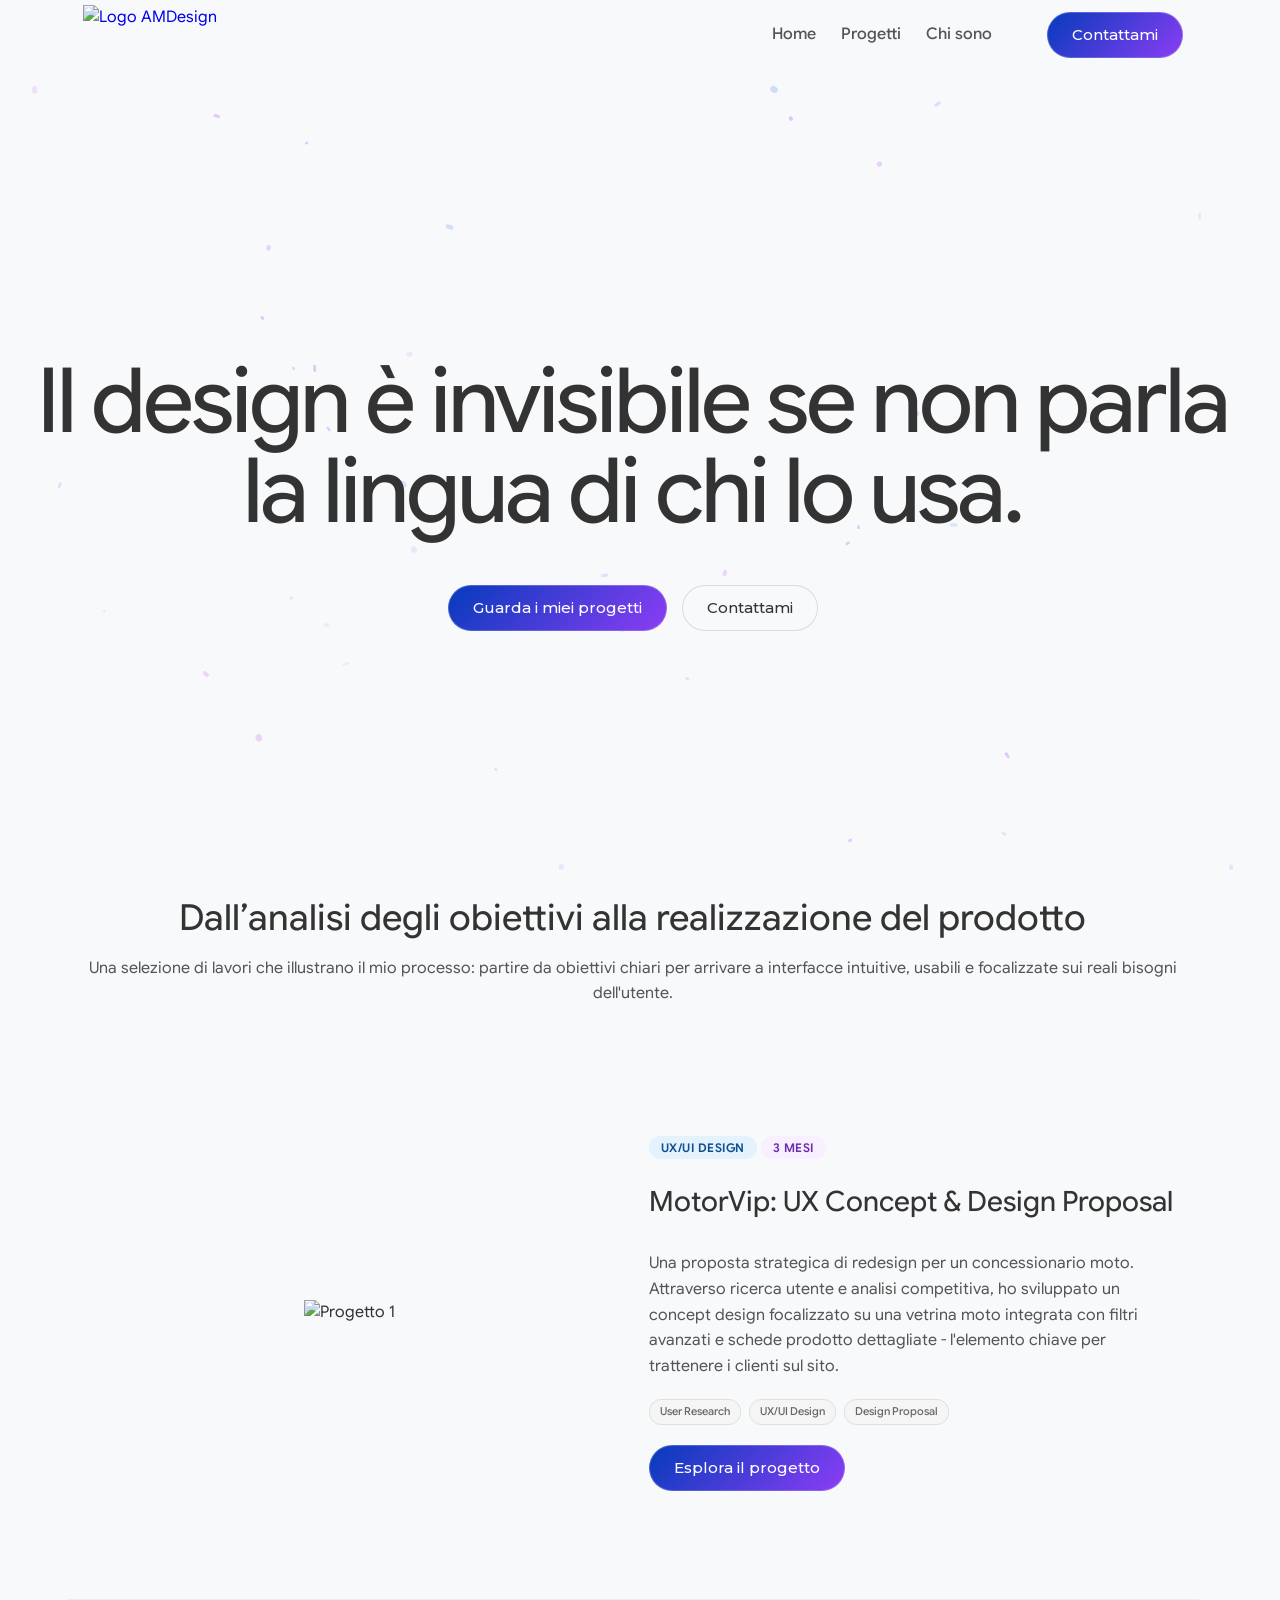
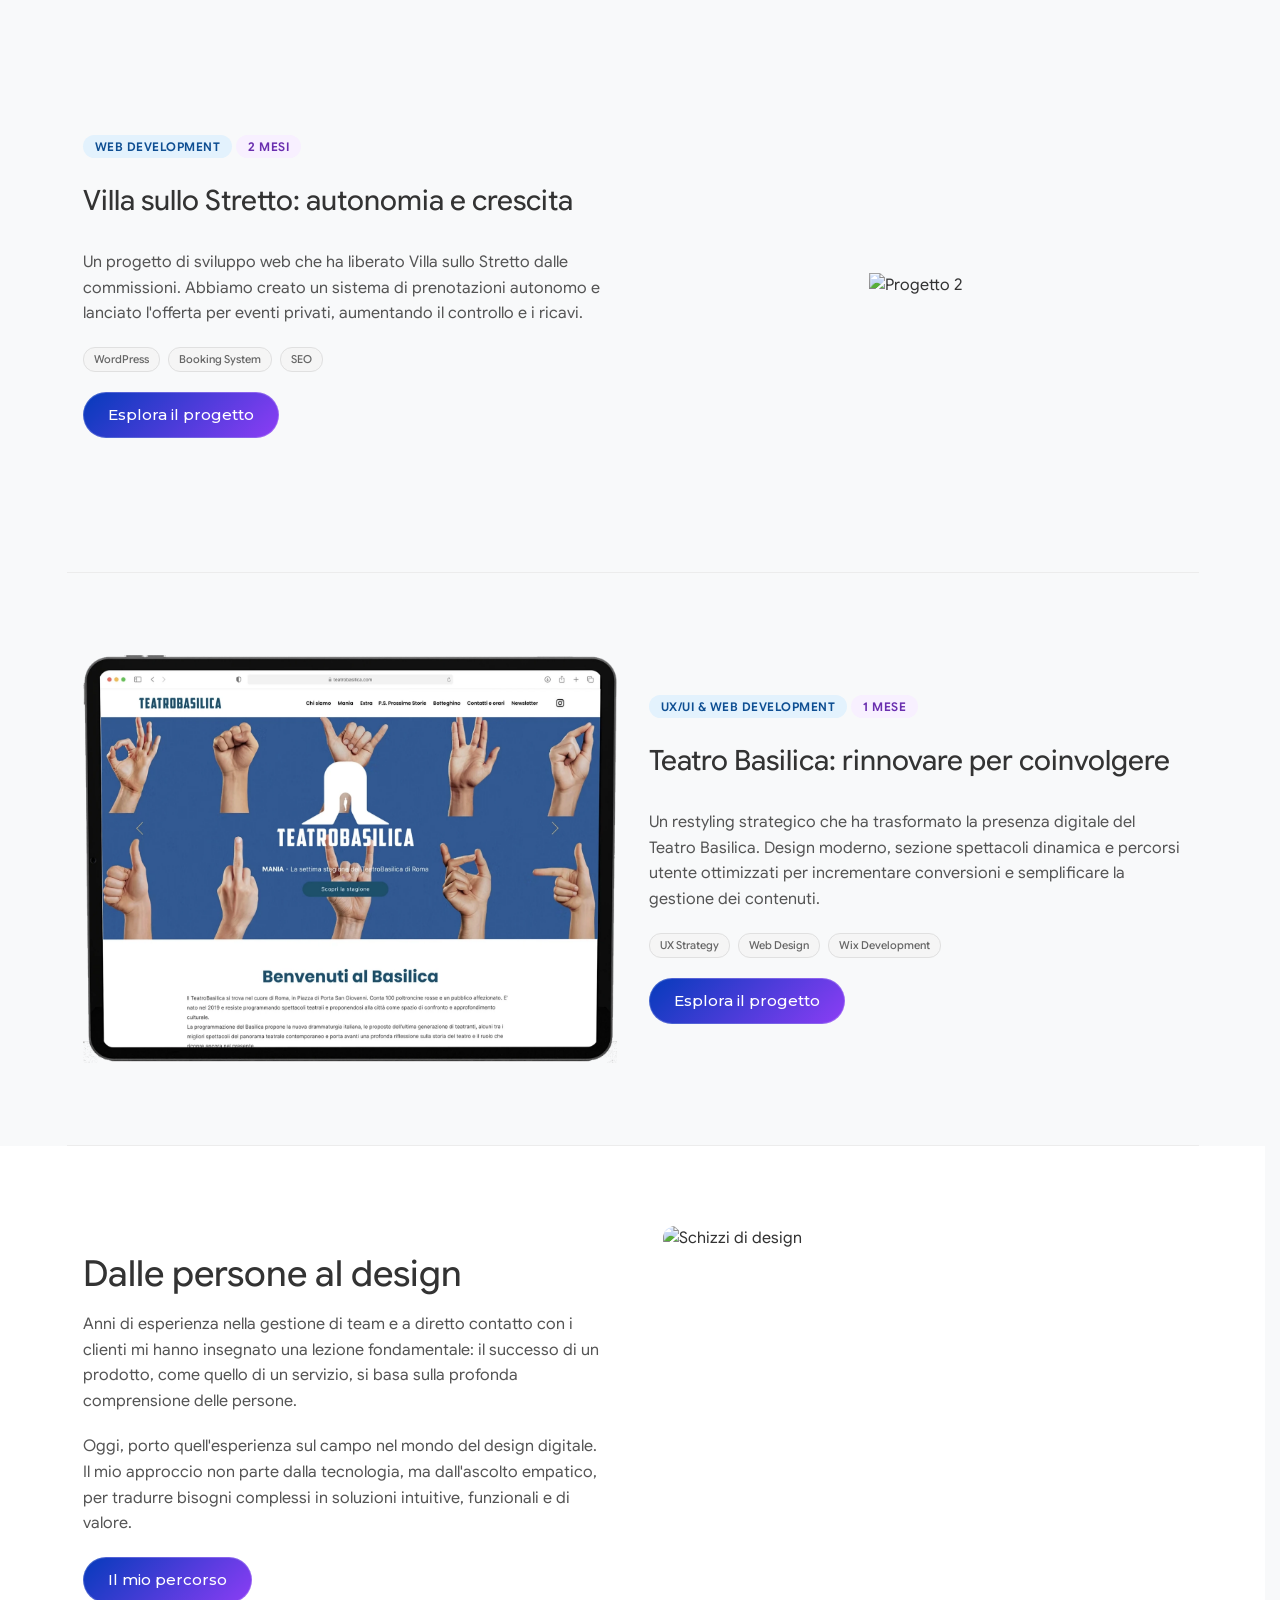
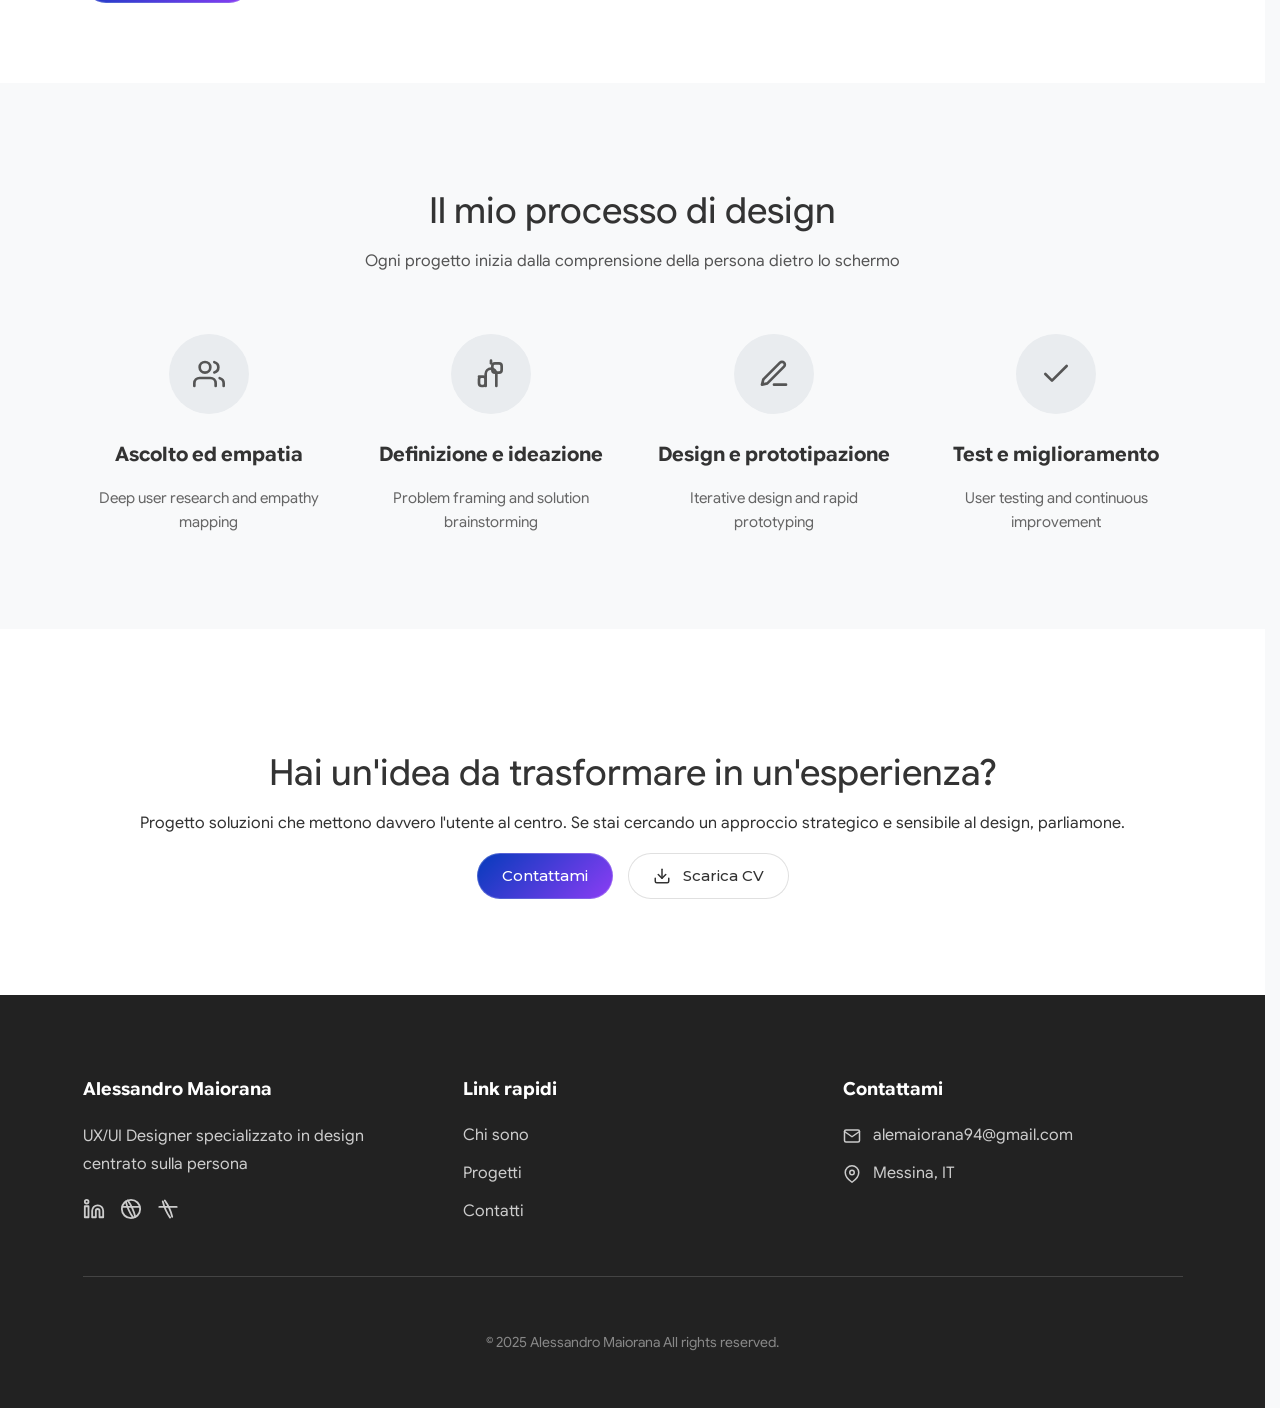
==== commit a25382ef: "Add files via upload" ====
--- a/index.html
+++ b/index.html
@@ -7,10 +7,7 @@
     <meta name="robots" content="noindex"> <!-- per evitare che il sito venga indicizzato da google -->
     <title>Alessandro Maiorana - Portfolio</title>
     <link rel="icon" type="image/svg+xml" href="logoAM.svg">
-    <link rel="stylesheet" href="style.css">
-    <link rel="preconnect" href="https://fonts.googleapis.com">
-    <link rel="preconnect" href="https://fonts.gstatic.com" crossorigin>
-    <link href="https://fonts.googleapis.com/css2?family=Montserrat:wght@400;700&display=swap" rel="stylesheet">
+    <link rel="stylesheet" href="style.css">
 </head>
 
 <body>
@@ -361,8 +358,6 @@
     </footer>
 
     <script src="js/script.js"></script>
-    <!-- Matter.js motore fisico 2D -->
-    <script src="https://cdnjs.cloudflare.com/ajax/libs/matter-js/0.19.0/matter.min.js"></script>
     <script src="js/physics.js"></script>
 
 </body>
--- a/style.css
+++ b/style.css
@@ -4,6 +4,14 @@
     font-weight: 100 900;
     font-display: swap;
     src: url('fonts/google-sans-flex-latin.woff2') format('woff2');
+}
+
+@font-face {
+    font-family: 'Montserrat';
+    font-style: normal;
+    font-weight: 400 700;
+    font-display: swap;
+    src: url('fonts/montserrat-latin.woff2') format('woff2');
 }
 
 /* ======================== */
@@ -200,7 +208,7 @@
         justify-content: flex-start;
         align-items: stretch;
         overflow-y: hidden;
-        padding-top: calc(3rem + env(safe-area-inset-top, 0px));
+        padding-top: calc(3em + env(safe-area-inset-top, 0px));
         padding-bottom: max(1.1rem, env(safe-area-inset-bottom));
     }
 
@@ -507,9 +515,11 @@
         border-radius: 999px;
         font-size: 0.75rem;
         line-height: 1;
-        color: #4a4a4a;
-        background: #e7e7e7;
-        border: 1px solid #d3d3d3;
+        color: #333;
+        background: rgba(255, 255, 255, 0.02);
+        border: 1px solid rgba(0, 0, 0, 0.12);
+        backdrop-filter: blur(2px);
+        -webkit-backdrop-filter: blur(2px);
     }
 
     body.progetti-page .progetti-mobile-teaser {
@@ -635,6 +645,8 @@
     height: calc(100vh - var(--mobile-header-height));
     min-height: calc(100vh - var(--mobile-header-height));
     max-height: calc(100vh - var(--mobile-header-height));
+    /* Solo prima sezione: raddoppia l'offset di scroll della navbar */
+    scroll-margin-top: var(--mobile-header-height);
     text-align: center;
 }
 
@@ -648,15 +660,17 @@
 
 body.progetti-page .progetti-hero .h1-hero {
     margin-bottom: 0.5rem;
+    transform: translateY(-2rem);
 }
 
 body.progetti-page .progetti-hero .p-main {
     margin-bottom: 0;
+    transform: translateY(-2rem);
 }
 
 body.progetti-page .scroll-indicator {
     --indicator-size: 3.125rem;
-    margin-top: 6rem;
+    margin-top: 8rem;
     width: var(--indicator-size);
     height: var(--indicator-size);
     border-radius: 999px;
@@ -797,13 +811,13 @@
 
 .project-type {
     background-color: #e3f2fd;
-    color: #1976d2;
+    color: #0f4f93;
 }
 
 .project-duration {
     background-color: #f8f0ff;
     /* Versione molto chiara del viola del logo */
-    color: #b366ff;
+    color: #6a2faf;
     /* Versione più chiara del viola del logo */
 }
 
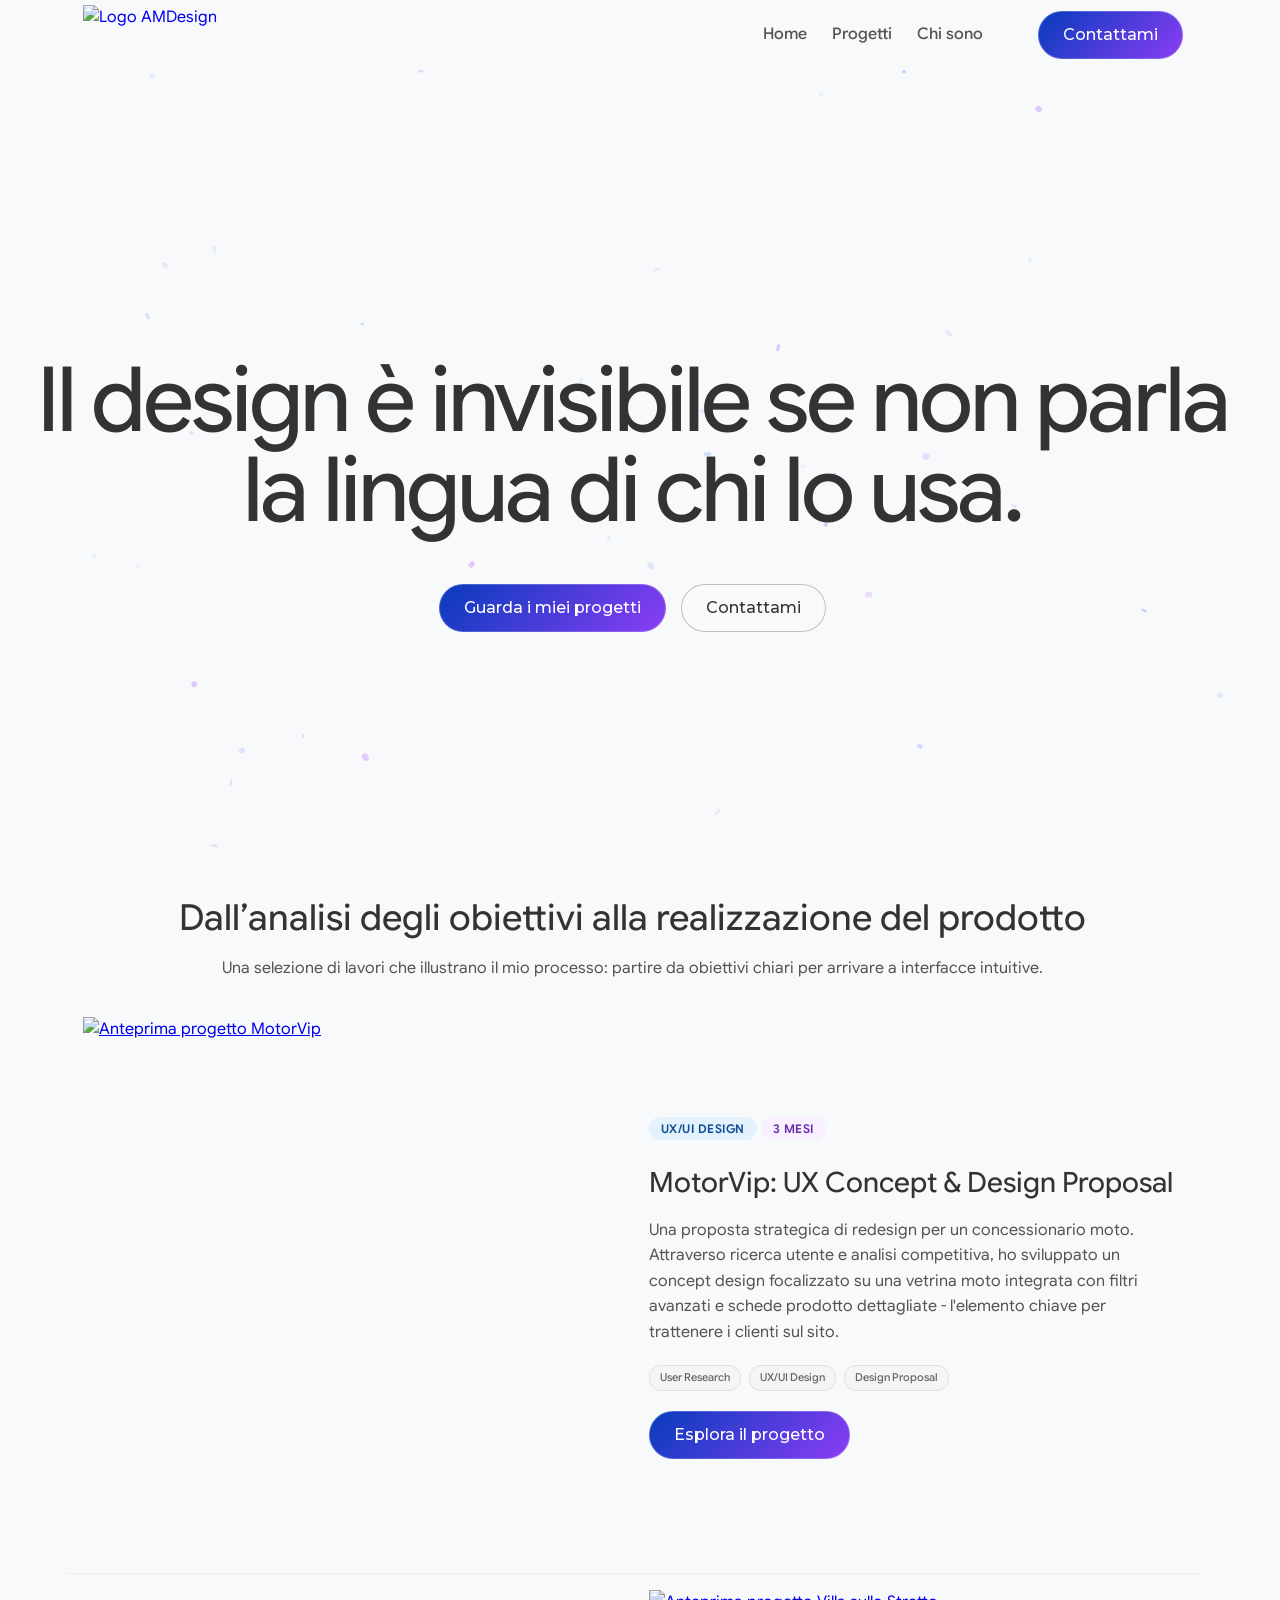
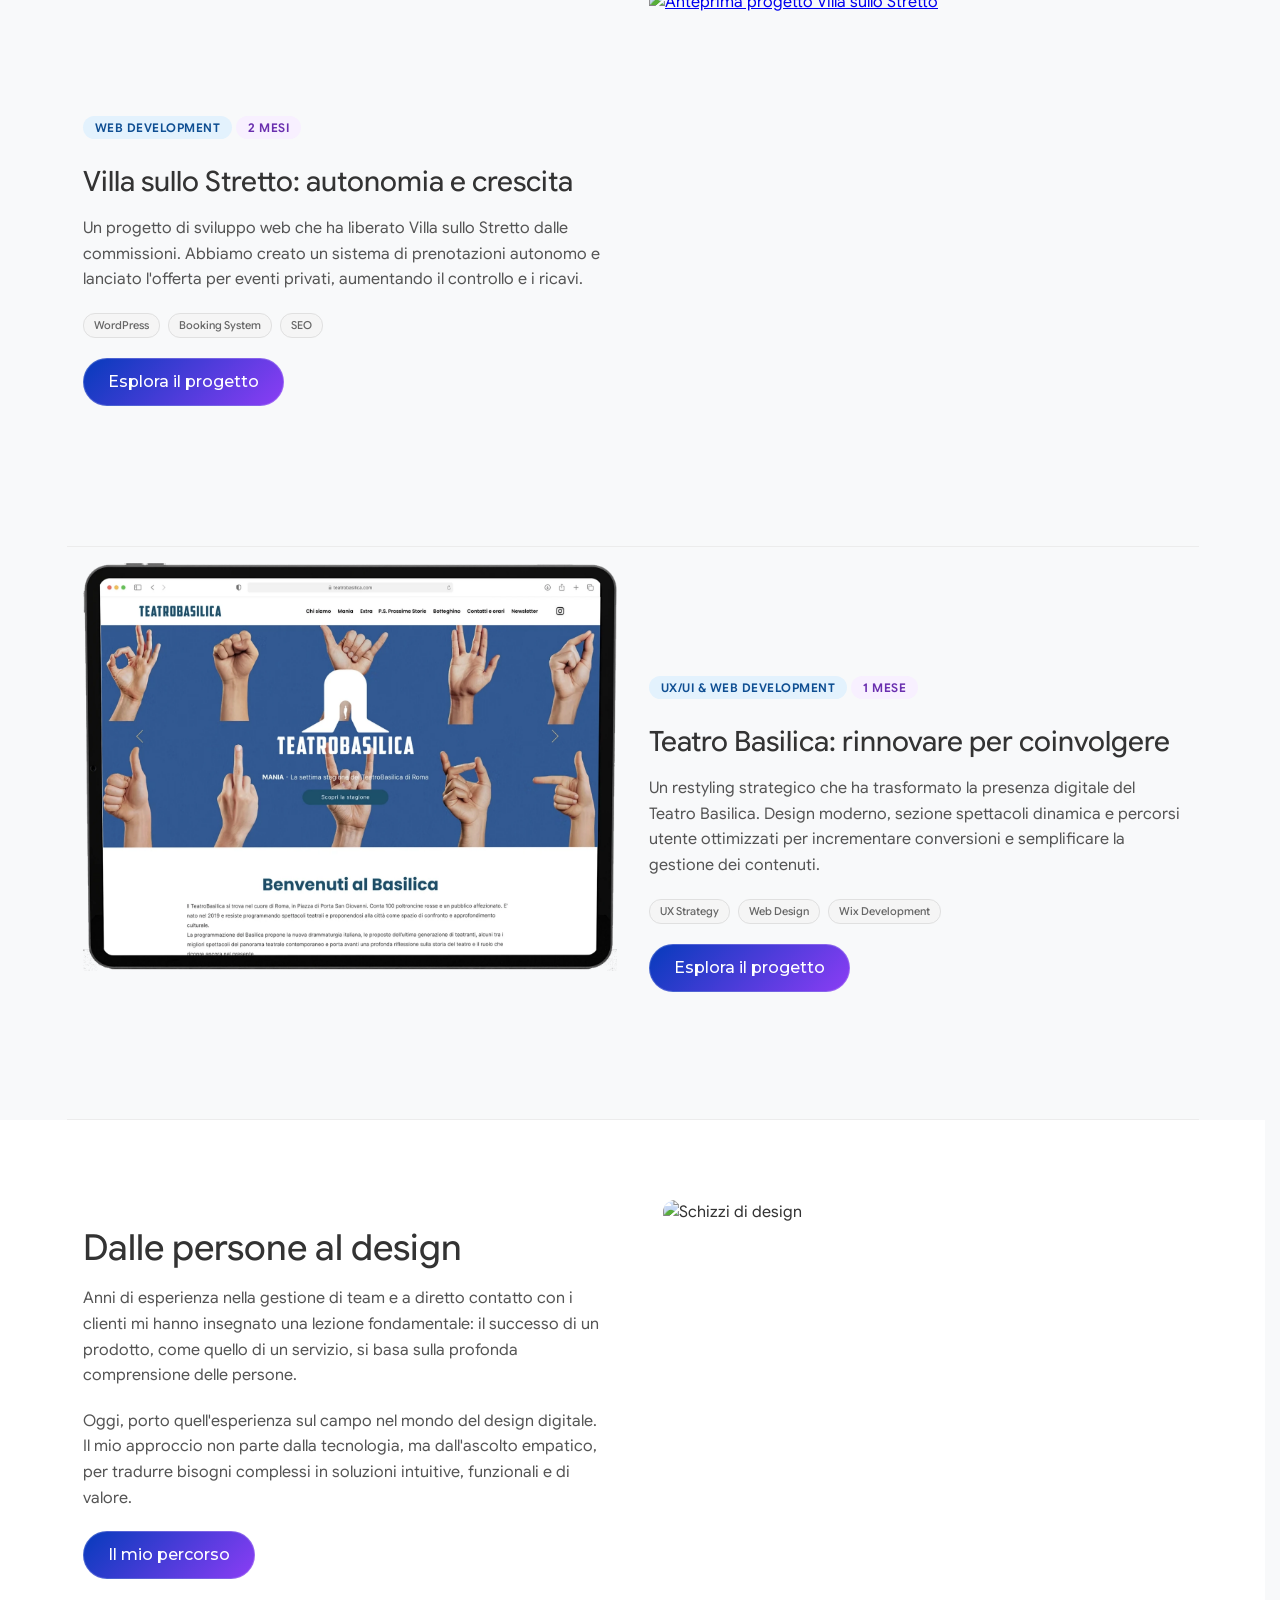
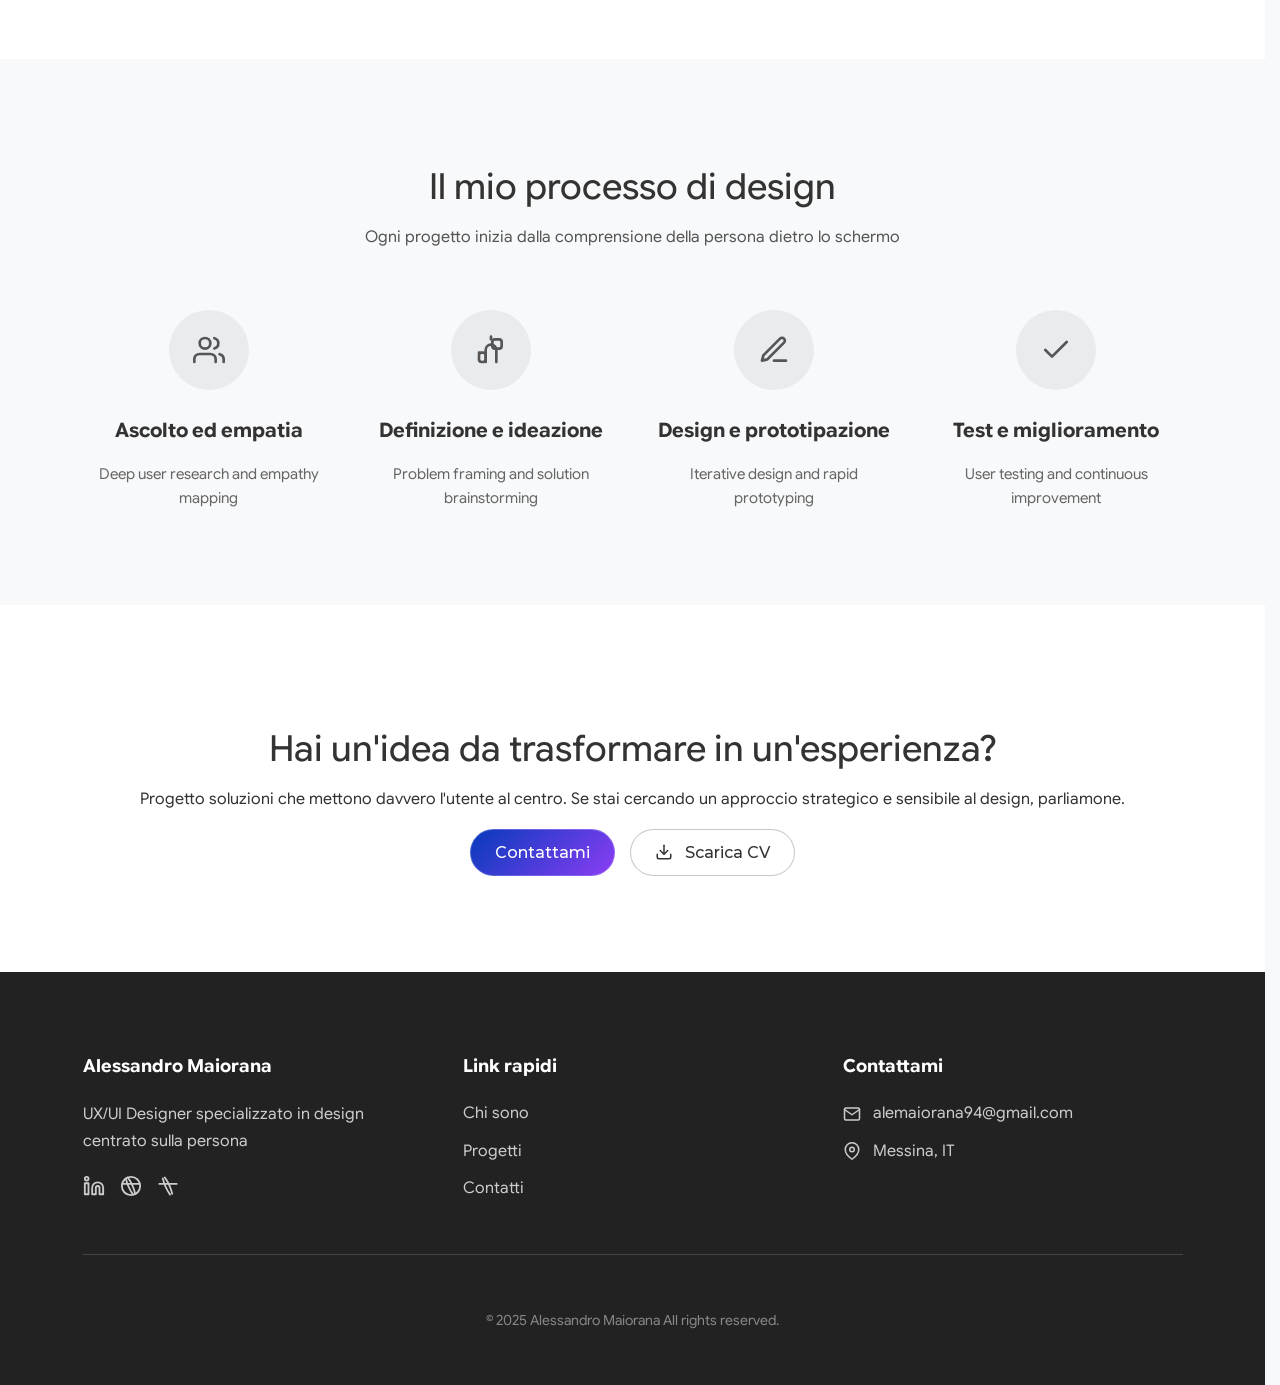
==== commit 41cc5a9f: "Add files via upload" ====
--- a/index.html
+++ b/index.html
@@ -7,7 +7,7 @@
     <meta name="robots" content="noindex"> <!-- per evitare che il sito venga indicizzato da google -->
     <title>Alessandro Maiorana - Portfolio</title>
     <link rel="icon" type="image/svg+xml" href="logoAM.svg">
-    <link rel="stylesheet" href="style.css">
+    <link rel="stylesheet" href="style.css">
 </head>
 
 <body>
@@ -34,7 +34,7 @@
                     <li><a href="index.html">Home</a></li>
                     <li><a href="progetti.html">Progetti</a></li>
                     <li><a href="aboutme.html">Chi sono</a></li>
-                    <a href="contact.html" class="btn btn-primary">Contattami</a>
+                    <li><a href="contact.html" class="btn btn-primary">Contattami</a></li>
                 </ul>
             </nav>
 
@@ -71,8 +71,7 @@
                 </h2>
                 <p class="p-main">
                     Una selezione di lavori che illustrano il mio processo:
-                    partire da obiettivi chiari per arrivare a interfacce intuitive,
-                    usabili e focalizzate sui reali bisogni dell'utente.
+                    partire da obiettivi chiari per arrivare a interfacce intuitive.
                 </p>
             </div>
         </div>
@@ -81,7 +80,9 @@
         <!-- Sezione 1: Immagine sinistra, testo destra -->
         <section class="project-section" id="projects">
             <div class="project-image parallax-container">
-                <img src="images/mockup_motorvip_doppio.png" alt="Progetto 1" class="parallax-img">
+                <a href="case-study-concessionario-moto.html" class="project-image-link" aria-label="Apri il case study MotorVip">
+                    <img src="images/mockup_motorvip_doppio.png" alt="Anteprima progetto MotorVip" class="parallax-img">
+                </a>
             </div>
             <div class="project-text">
                 <div class="project-meta">
@@ -106,7 +107,9 @@
         <!-- Sezione 2: Testo sinistra, immagine destra -->
         <section class="project-section reverse">
             <div class="project-image parallax-container">
-                <img src="images/mockup_villasullostretto-macbook.png" alt="Progetto 2" class="parallax-img">
+                <a href="case-study-villa-sullo-stretto.html" class="project-image-link" aria-label="Apri il case study Villa sullo Stretto">
+                    <img src="images/mockup_villasullostretto-macbook.png" alt="Anteprima progetto Villa sullo Stretto" class="parallax-img">
+                </a>
             </div>
             <div class="project-text">
                 <div class="project-meta">
@@ -122,14 +125,16 @@
                     <span>Booking System</span>
                     <span>SEO</span>
                 </div>
-                <a href="case-study-sito-palestra.html" class="btn btn-primary">Esplora il progetto</a>
+                <a href="case-study-villa-sullo-stretto.html" class="btn btn-primary">Esplora il progetto</a>
             </div>
         </section>
 
         <!-- Sezione 3: Teatro Basilica -->
         <section class="project-section">
             <div class="project-image parallax-container">
-                <img src="images/mockup-teatrobasilica-homepage.webp" alt="Progetto 3" class="parallax-img">
+                <a href="case-study-teatro-basilica.html" class="project-image-link" aria-label="Apri il case study Teatro Basilica">
+                    <img src="images/mockup-teatrobasilica-homepage.webp" alt="Anteprima progetto Teatro Basilica" class="parallax-img">
+                </a>
             </div>
             <div class="project-text">
                 <div class="project-meta">
--- a/style.css
+++ b/style.css
@@ -75,7 +75,7 @@
     /* Base Mobile */
     line-height: 1.3;
     font-weight: 450;
-    margin-bottom: 15px;
+    margin-bottom: 0px;
 }
 
 /* --- H2 Per Lista Progetti (Scroll Page) --- */
@@ -440,6 +440,12 @@
     display: none;
 }
 
+body.progetti-page .progetti-mockup-link {
+    display: block;
+    width: 100%;
+    text-decoration: none;
+}
+
 body.progetti-page .progetti-key-tags {
     display: none;
 }
@@ -680,22 +686,28 @@
     position: relative;
     font-size: 0;
     color: transparent;
-    border: 1px solid rgba(17, 17, 17, 0.14);
-    background: rgba(255, 255, 255, 0.55);
-    backdrop-filter: blur(10px);
-    -webkit-backdrop-filter: blur(10px);
-    box-shadow: 0 10px 24px rgba(0, 0, 0, 0.08);
+    border: 1px solid rgba(17, 17, 17, 0.1);
+    background: rgba(255, 255, 255, 0.64);
+    backdrop-filter: blur(12px);
+    -webkit-backdrop-filter: blur(12px);
+    box-shadow: 0 6px 14px rgba(0, 0, 0, 0.08);
+    text-decoration: none;
+    transition: transform 0.3s ease, box-shadow 0.3s ease, background-color 0.3s ease;
     animation: indicatorFloat 2.2s ease-in-out infinite;
 }
 
-body.progetti-page .scroll-indicator::before {
-    content: '';
-    width: 0.5rem;
-    height: 0.5rem;
-    border-right: 2px solid #333333;
-    border-bottom: 2px solid #333333;
-    transform: rotate(45deg) translateY(-1px);
-    opacity: 0.88;
+body.progetti-page .scroll-indicator .scroll-indicator-icon {
+    width: 1.25rem;
+    height: 1.25rem;
+    position: absolute;
+    left: 50%;
+    top: 50%;
+    stroke: #2b2b2b;
+    stroke-width: 2;
+    stroke-linecap: round;
+    stroke-linejoin: round;
+    fill: none;
+    opacity: 0.9;
     animation: indicatorChevron 2.2s ease-in-out infinite;
 }
 
@@ -709,6 +721,15 @@
     animation: indicatorPulse 2.2s ease-in-out infinite;
 }
 
+body.progetti-page .scroll-indicator:hover {
+    background: rgba(255, 255, 255, 0.8);
+    box-shadow: 0 8px 18px rgba(0, 0, 0, 0.1);
+}
+
+body.progetti-page .scroll-indicator:active {
+    transform: translateY(0.125rem);
+}
+
 body.progetti-page .sublead {
     margin-top: 1rem;
     opacity: 0.75;
@@ -727,11 +748,11 @@
 
 @keyframes indicatorChevron {
     0%, 100% {
-        transform: rotate(45deg) translate(0, -1px);
+        transform: translate(-50%, calc(-50% - 0.08rem));
         opacity: 0.75;
     }
     50% {
-        transform: rotate(45deg) translate(2px, 4px);
+        transform: translate(-50%, calc(-50% + 0.22rem));
         opacity: 1;
     }
 }
@@ -779,6 +800,12 @@
 .project-image {
     justify-content: center;
     overflow: hidden;
+    width: 100%;
+    height: 100%;
+}
+
+.project-image-link {
+    display: block;
     width: 100%;
     height: 100%;
 }
@@ -1052,8 +1079,14 @@
     transition: color 0.3s ease;
 }
 
-nav a:hover {
+nav a:not(.btn):hover {
     color: #000;
+}
+
+nav a.btn:hover,
+nav a.btn:active,
+nav a.btn:focus-visible {
+    color: #fff;
 }
 
 /* --- LE MIE CTA --- */
@@ -1065,7 +1098,7 @@
     padding: 10px 24px;
     border-radius: 999px;
     text-decoration: none;
-    font-size: 15px;
+    font-size: 1rem;
     display: inline-flex;
     align-items: center;
     justify-content: center;
@@ -1130,7 +1163,7 @@
     backdrop-filter: blur(4px);
     -webkit-backdrop-filter: blur(4px);
     color: #333;
-    border: 1px solid rgba(0, 0, 0, 0.12);
+    border: 1px solid rgba(0, 0, 0, 0.22);
 }
 
 /* -- Light Buttons (For dark backgrounds) -- */
@@ -1141,9 +1174,9 @@
 }
 
 .btn-light-outline {
-    background-color: rgba(255, 255, 255, 0.05);
-    backdrop-filter: blur(8px);
-    -webkit-backdrop-filter: blur(8px);
+    background-color: rgba(255, 255, 255, 0.01);
+    backdrop-filter: blur(4px);
+    -webkit-backdrop-filter: blur(4px);
     color: #fff;
     border: 1px solid rgba(255, 255, 255, 0.4);
 }
@@ -1477,9 +1510,15 @@
     margin-bottom: 0;
 }
 
-/*Una classe per ogni sezione con background*/
 .my-section-with-bg {
-    background-image: url('images/mesh_gradient_black.jpg');
+    background-size: cover;
+    /* L'immagine copre tutta la sezione */
+    background-position: center;
+    background-repeat: no-repeat;
+}
+
+.contact-image-section {
+    background-image: linear-gradient(rgba(0, 0, 0, 0.4), rgba(0, 0, 0, 0.4)), url('images/mesh_gradient_black.jpg');
     background-size: cover;
     /* L'immagine copre tutta la sezione */
     background-position: center;
@@ -2190,6 +2229,38 @@
     color: #fff;
     padding: 80px 0;
     text-align: center;
+    position: relative;
+    overflow: hidden;
+}
+
+#progetti-cta-particles {
+    position: absolute;
+    inset: 0;
+    width: 100%;
+    height: 100%;
+    pointer-events: none;
+    z-index: 1;
+}
+
+body.progetti-page .project-cta-section .container-narrow {
+    position: relative;
+    z-index: 2;
+}
+
+/* Contenitore dedicato alla CTA finale della pagina progetti */
+body.progetti-page .project-cta-content {
+    padding: 0rem;
+    
+}
+
+body.progetti-page .project-cta-content .cta-buttons {
+    margin-top: 2rem;
+}
+
+@media (max-width: 768px) {
+    body.progetti-page .project-cta-content .cta-buttons {
+        gap: 0.75rem;
+    }
 }
 
 /* .project-cta-section h2 rimosso - gestito da .h2-section */
@@ -2314,6 +2385,13 @@
 
 
 @media (max-width: 768px) {
+
+    .btn {
+        font-size: 1rem;
+        padding: 10px 24px;
+        font-weight: 450;
+        line-height: 23px;
+    }
 
     .cta-buttons {
         display: flex;
@@ -2412,8 +2490,10 @@
 
     nav .btn-primary {
         display: block;
-        width: 90%;
-        margin: 60px auto 0 auto;
+        width: 100%;
+        max-width: 100%;
+        box-sizing: border-box;
+        margin: 0;
         text-align: center;
         padding: 10px 0;
     }
@@ -2438,7 +2518,7 @@
         clip-path: circle(0% at 90% 5%);
 
         /* TRANSIZIONE DI CHIUSURA */
-        transition: clip-path 0.4s ease-in-out 0.2s;
+        transition: clip-path 0.2s ease-in-out 0.2s;
     }
 
     /* Stile del menu (stato APERTO) */
@@ -2456,9 +2536,13 @@
         margin: 20px 0;
     }
 
+    header nav ul li:last-child {
+        width: 90%;
+        max-width: 22rem;
+        margin: 60px 0 0;
+    }
+
     header nav ul li a {
-        font-size: 20px;
-        font-weight: 600;
         opacity: 0;
         /* Stato iniziale: invisibili e spostati in basso */
         transform: translateY(15px);
@@ -2630,6 +2714,51 @@
         /* Una colonna su mobile */
     }
 
+    .contact-options-section {
+        padding: 2.5rem 0;
+    }
+
+    .contact-card {
+        padding: 1.25rem;
+        border-radius: 0.875rem;
+        max-width: 22.5rem;
+        margin: 0 auto;
+    }
+
+    .contact-card-icon {
+        width: 3rem;
+        height: 3rem;
+        margin-bottom: 0.875rem;
+    }
+
+    .contact-card-icon svg {
+        width: 1.375rem;
+        height: 1.375rem;
+    }
+
+    .contact-card h3 {
+        font-size: 1.125rem;
+        margin-bottom: 0.625rem;
+    }
+
+    .contact-card p {
+        font-size: 0.9375rem;
+        line-height: 1.5;
+        margin-bottom: 1rem;
+    }
+
+    .contact-card .btn {
+        width: 100%;
+        max-width: 100%;
+        box-sizing: border-box;
+        align-self: stretch;
+        justify-content: center;
+        white-space: normal;
+        text-align: center;
+        padding: 0.5625rem 1rem;
+        font-size: 0.875rem;
+    }
+
 }
 
 
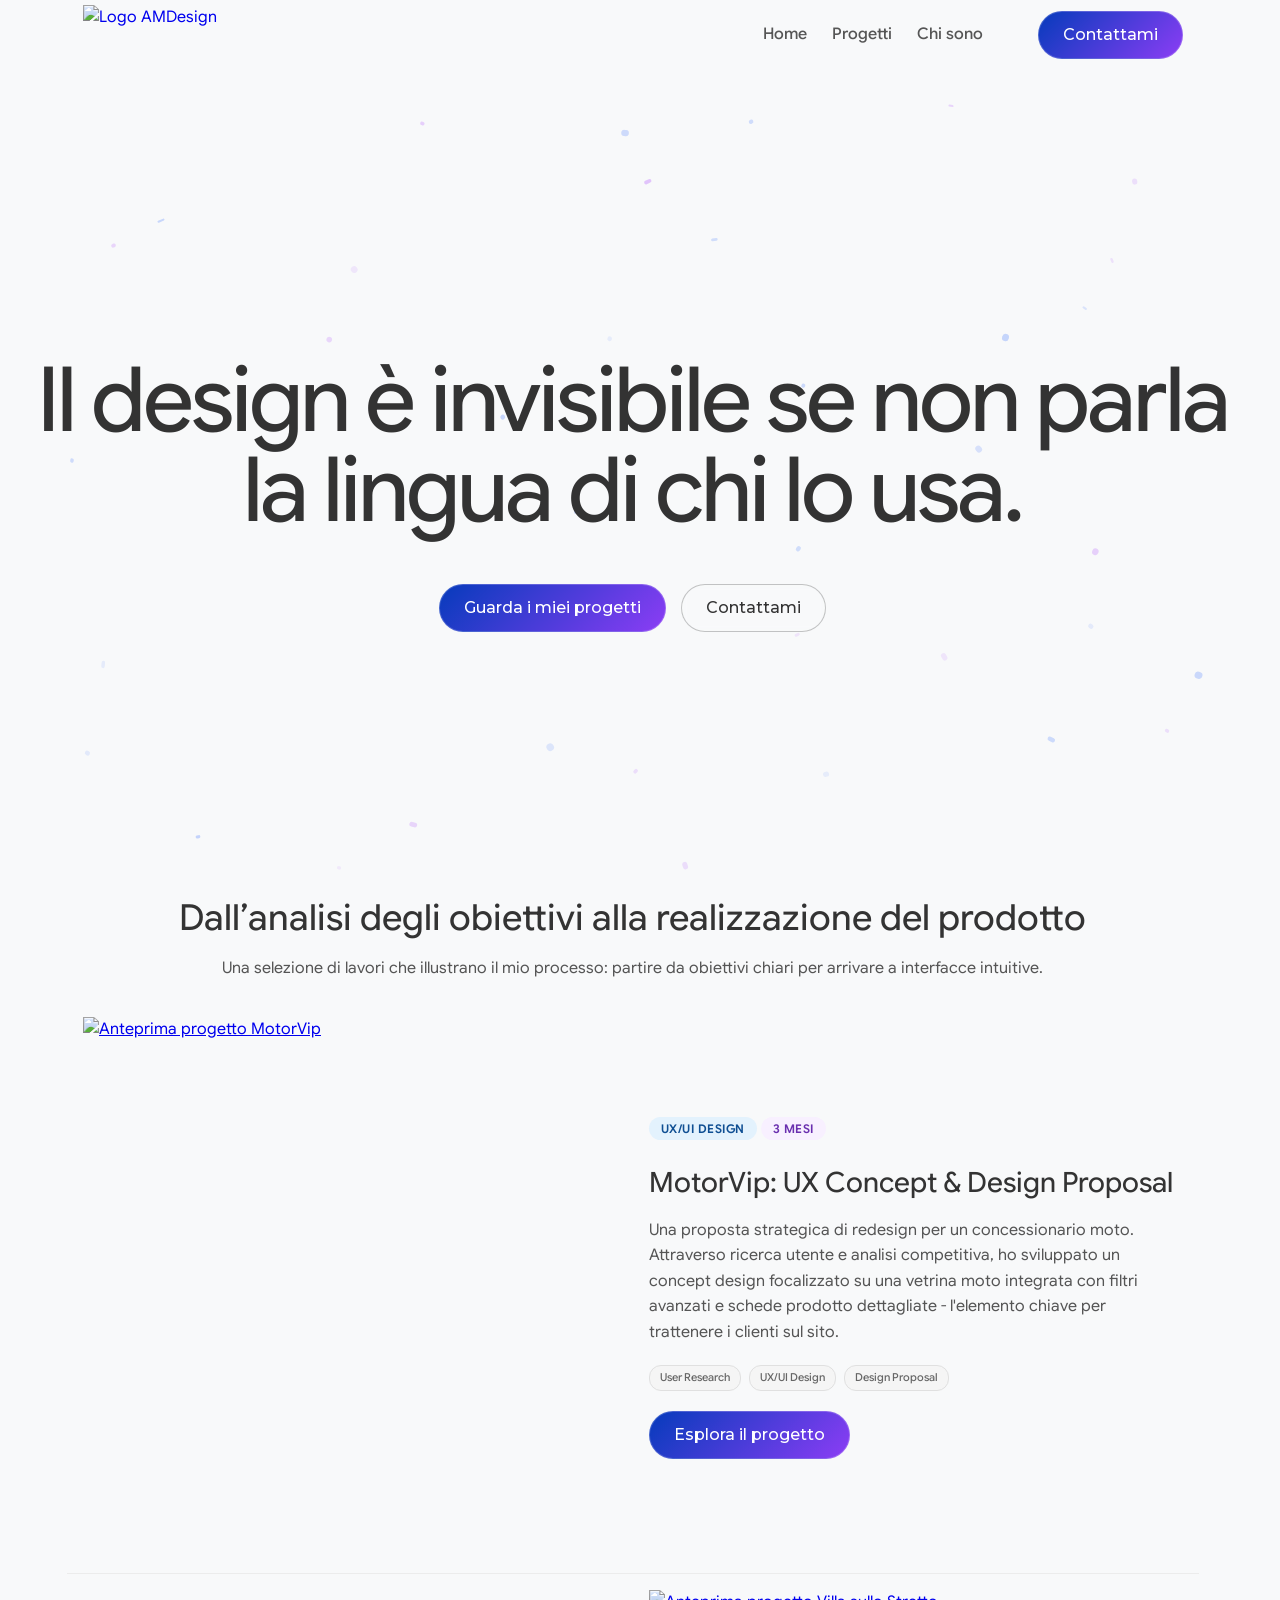
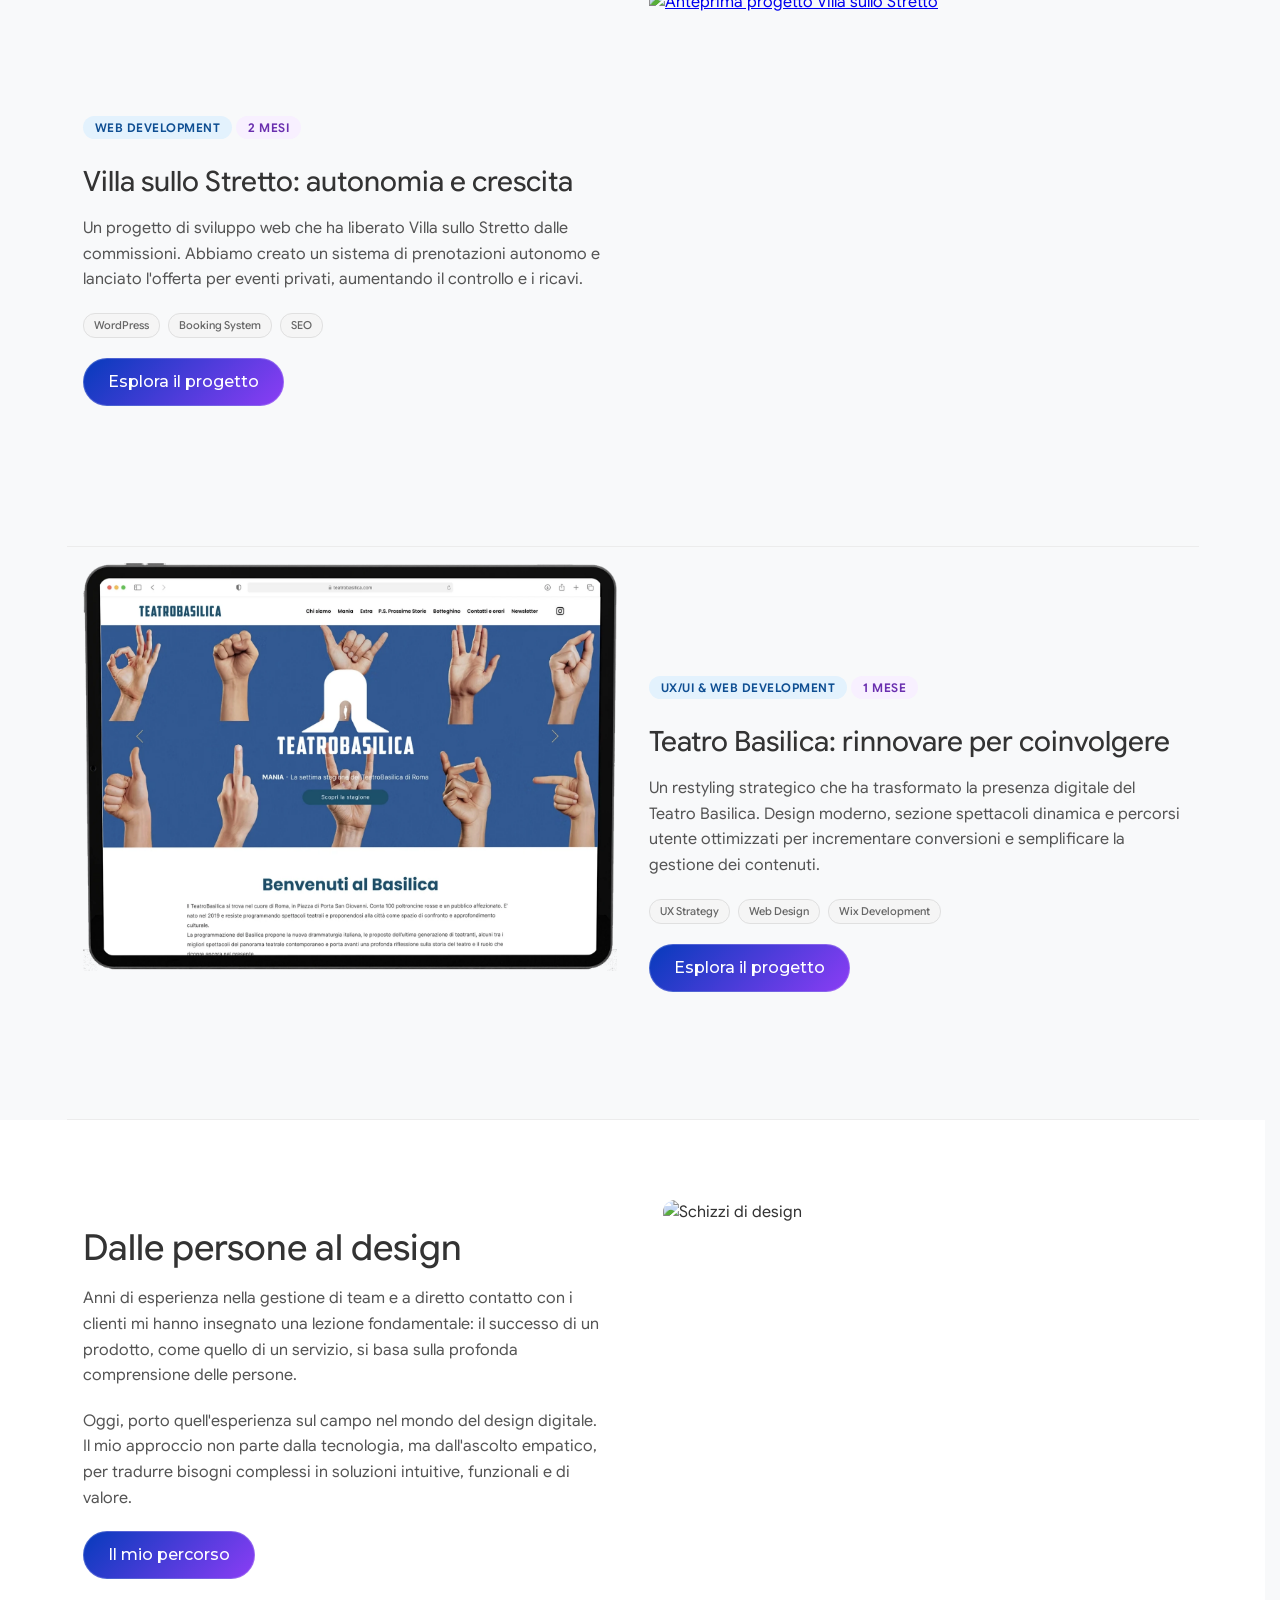
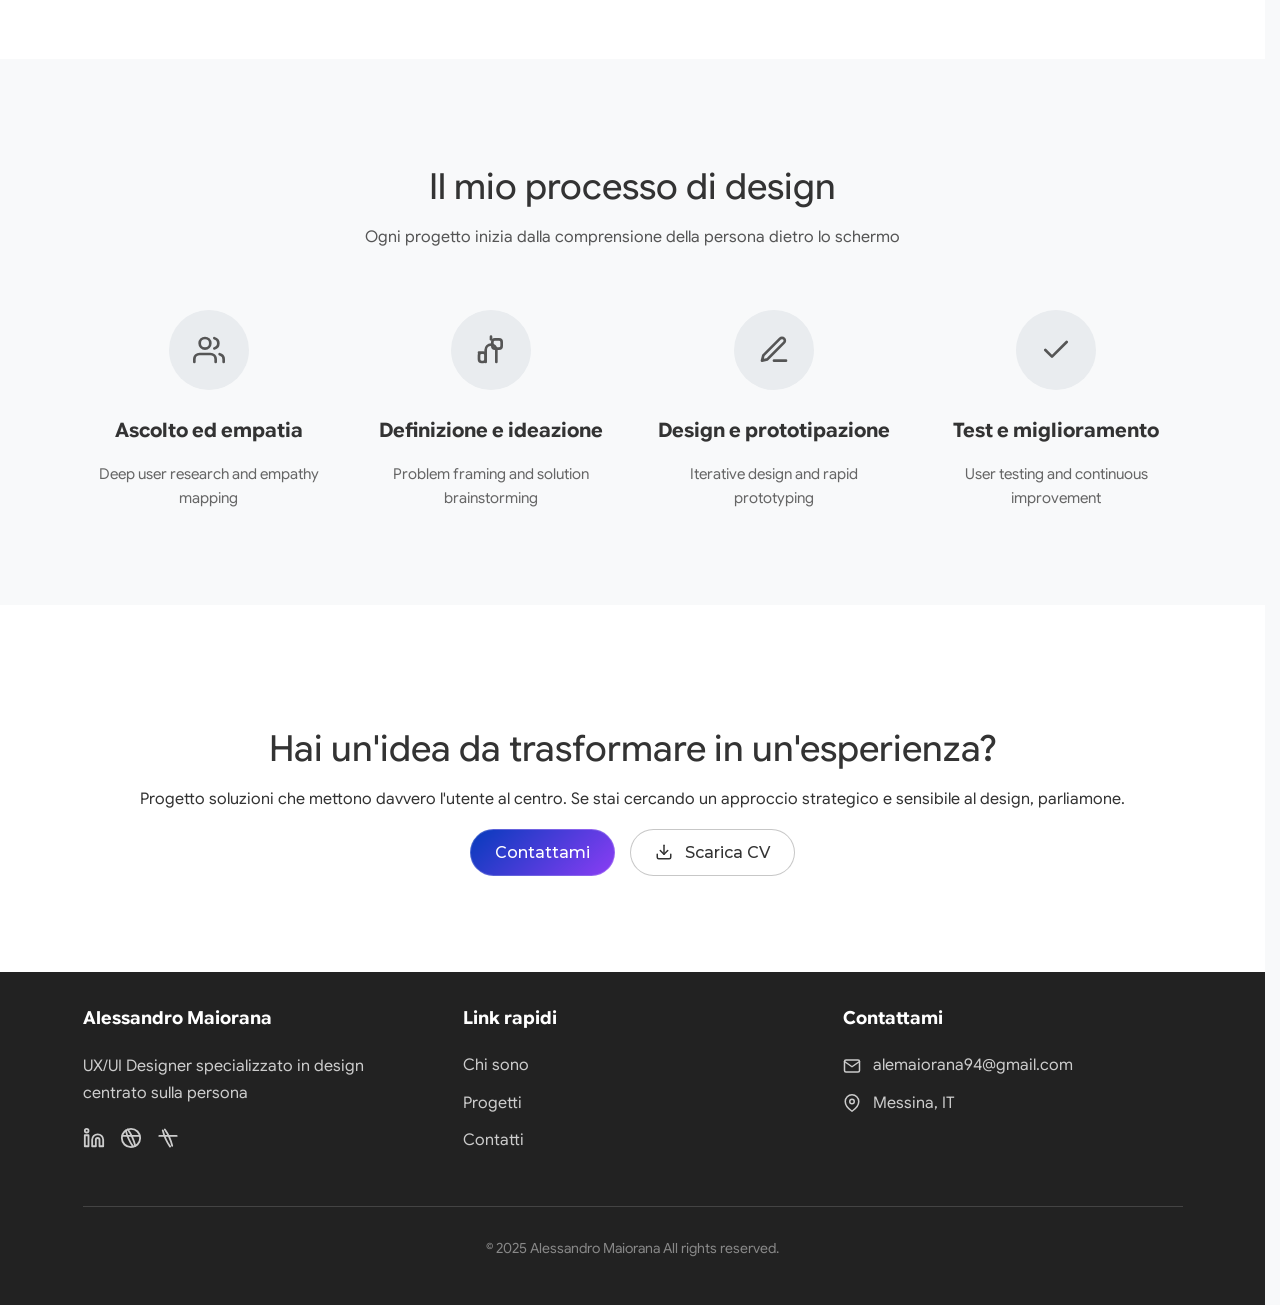
==== commit c9fe3f59: "Add files via upload" ====
--- a/index.html
+++ b/index.html
@@ -4,7 +4,6 @@
 <head>
     <meta charset="UTF-8">
     <meta name="viewport" content="width=device-width, initial-scale=1.0">
-    <meta name="robots" content="noindex"> <!-- per evitare che il sito venga indicizzato da google -->
     <title>Alessandro Maiorana - Portfolio</title>
     <link rel="icon" type="image/svg+xml" href="logoAM.svg">
     <link rel="stylesheet" href="style.css">
--- a/style.css
+++ b/style.css
@@ -208,7 +208,7 @@
         justify-content: flex-start;
         align-items: stretch;
         overflow-y: hidden;
-        padding-top: calc(3em + env(safe-area-inset-top, 0px));
+        padding-top: 1rem;
         padding-bottom: max(1.1rem, env(safe-area-inset-bottom));
     }
 
@@ -298,6 +298,14 @@
     position: relative;
 }
 
+/* Mobile override (ordine CSS): evita doppio "punto di snap" dovuto al center.
+   Su touch vogliamo sempre aggancio in alto (start). */
+@media (max-width: 991px) {
+    body.progetti-page .snap-section {
+        scroll-snap-align: start;
+    }
+}
+
 body.progetti-page .progetti-snap {
     position: relative;
     background-size: cover;
@@ -331,7 +339,7 @@
     position: absolute;
     inset: 0;
     /* Desktop default: sfumatura orizzontale */
-    background: linear-gradient(90deg, rgba(0, 0, 0, 0.84) 0%, rgba(0, 0, 0, 0.62) 35%, rgba(0, 0, 0, 0.26) 70%, rgba(0, 0, 0, 0.06) 100%);
+    background: linear-gradient(90deg, rgba(0, 0, 0, 0.7) 0%, rgba(0, 0, 0, 0.2) 35%, rgba(0, 0, 0, 0.26) 70%, rgba(0, 0, 0, 0.06) 100%);
     pointer-events: none;
     z-index: 1;
 }
@@ -1233,7 +1241,7 @@
 footer {
     background-color: #222;
     color: #ccc;
-    padding: 80px 0 40px 0;
+    padding: 2rem 0 2rem 0;
 }
 
 .footer-top {
@@ -1326,7 +1334,7 @@
 
 .footer-bottom p {
     text-align: center;
-    padding-top: 40px;
+    padding-top: 1rem;
     font-size: 14px;
     color: #888;
 }
